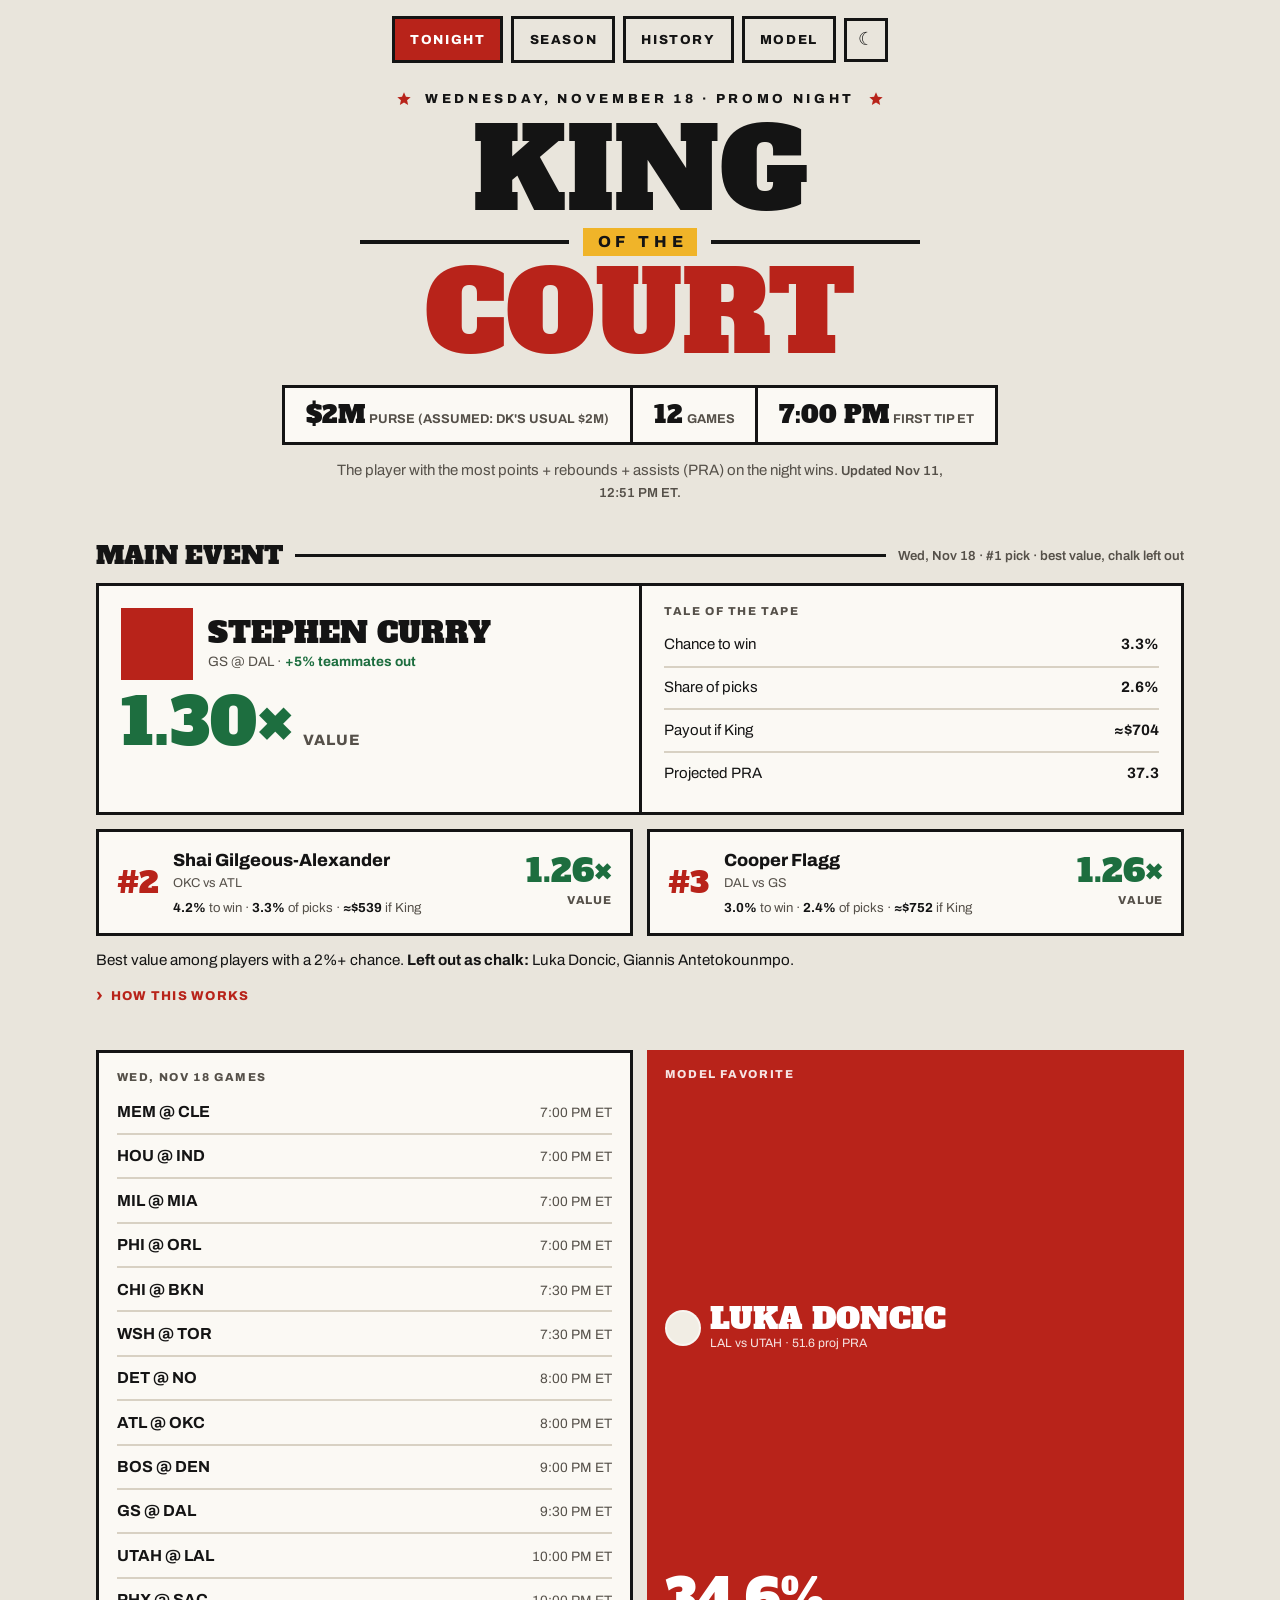
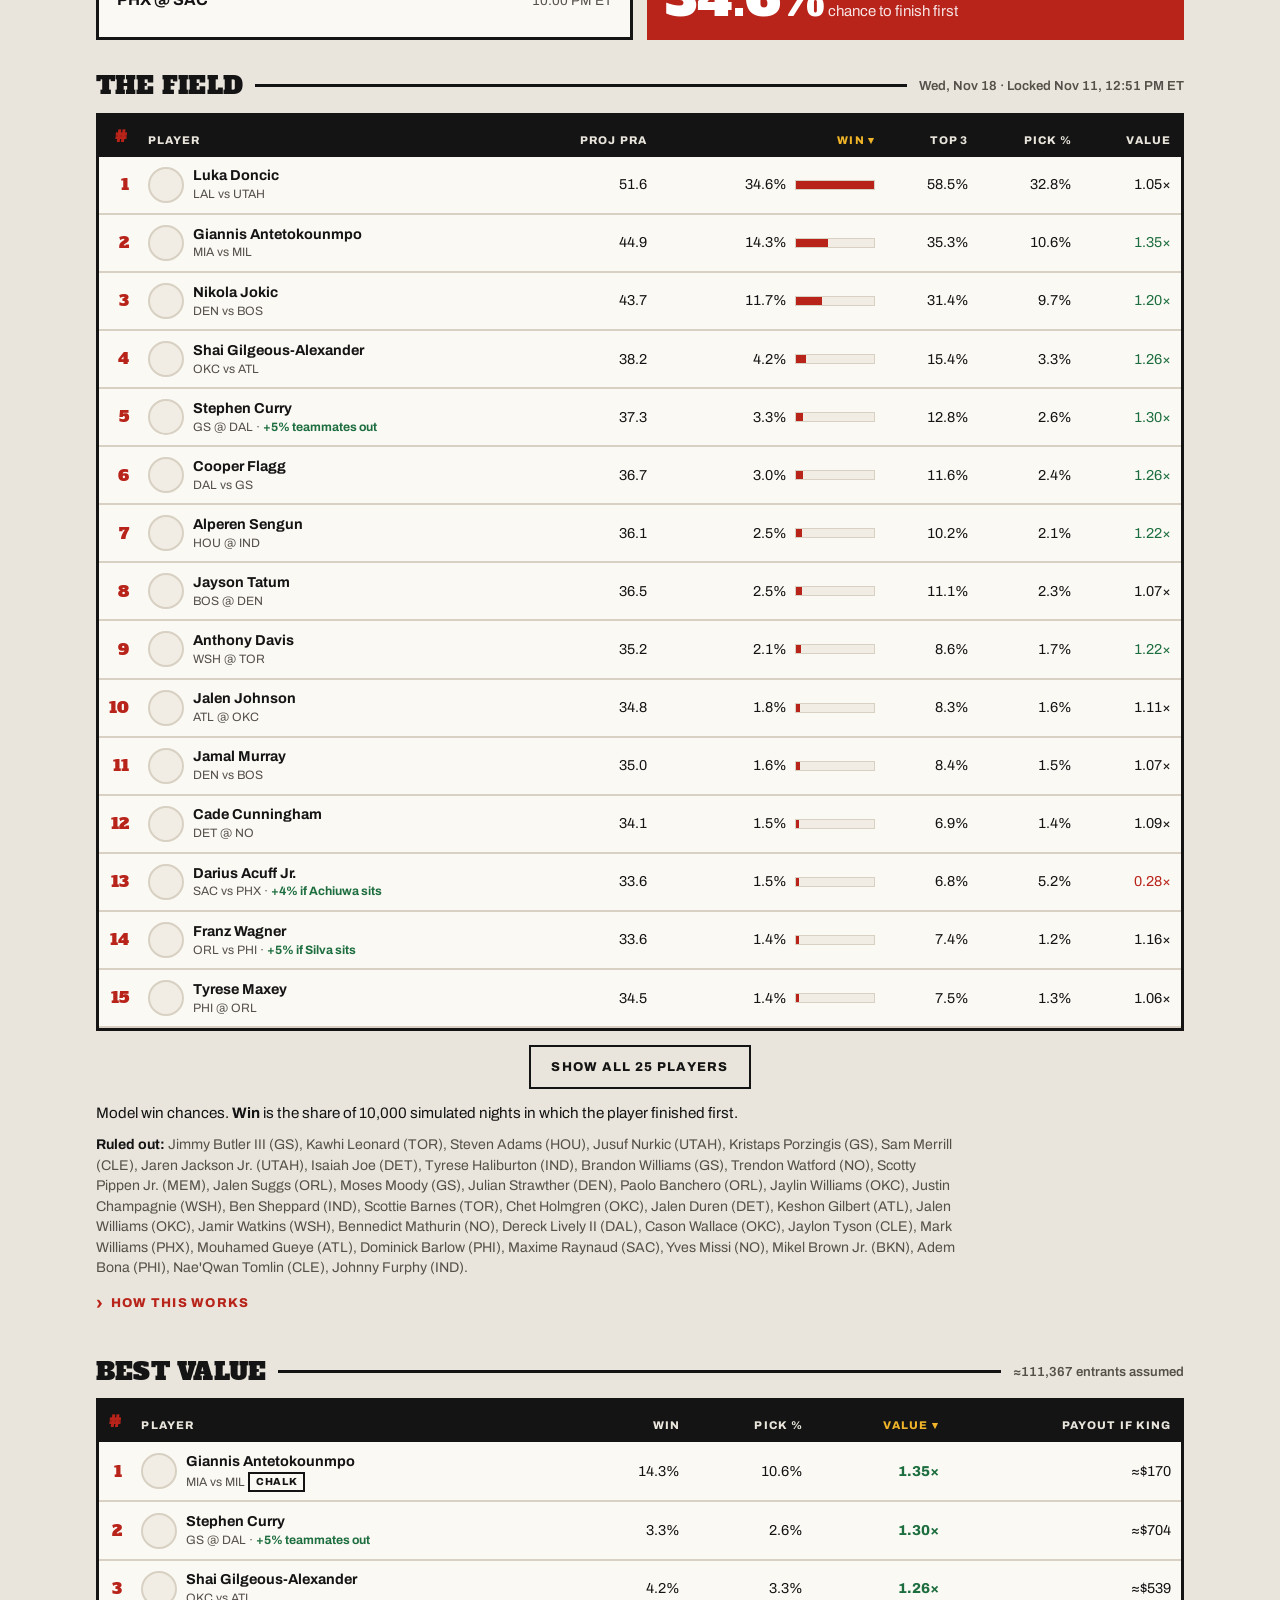
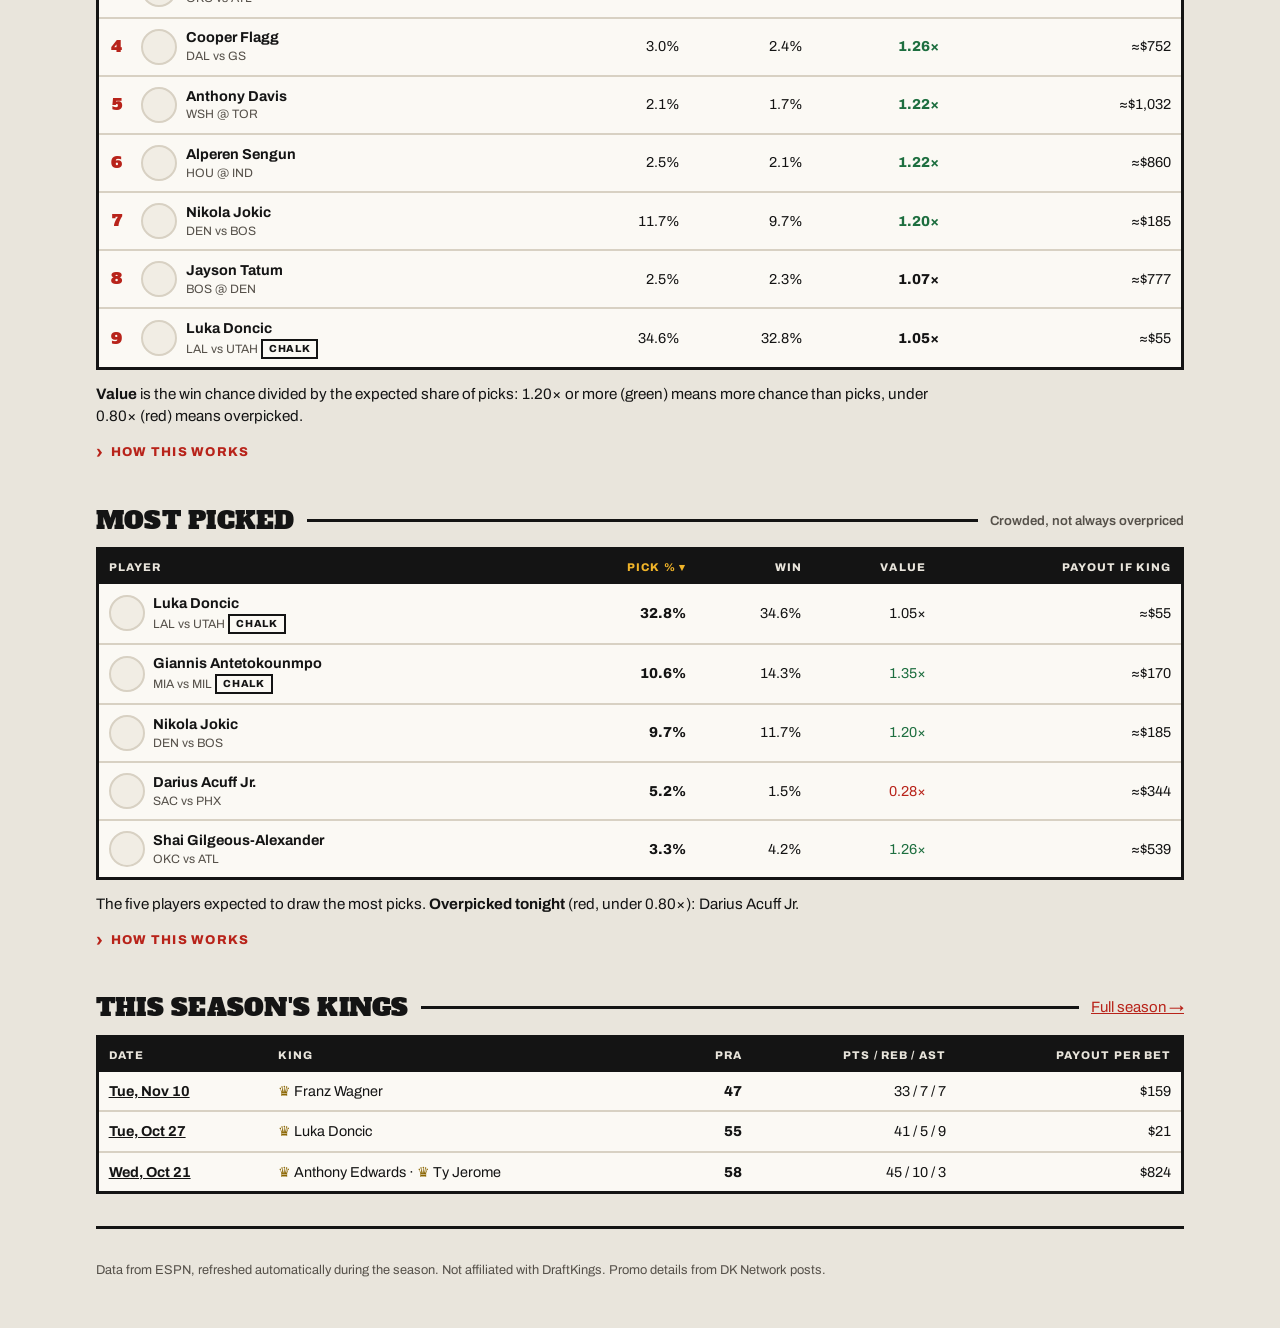
==== index.html @ 05ea0f8f "feat(model): add skewed noise as model v3 Role players' PRA is right-skewed: in 2025-26, players pro" ====
<!doctype html>
<html lang="en">
<head>
  <meta charset="utf-8">
  <meta name="viewport" content="width=device-width, initial-scale=1">
  <title>King of the Court Tracker</title>
  <meta name="description" content="DraftKings NBA King of the Court: the next promo night's slate, model win chances and a live PRA leaderboard.">
  <link rel="icon" href="favicon.svg" type="image/svg+xml">
  <link rel="preconnect" href="https://fonts.googleapis.com">
  <link rel="preconnect" href="https://fonts.gstatic.com" crossorigin>
  <link rel="stylesheet" href="https://fonts.googleapis.com/css2?family=Alfa+Slab+One&family=Archivo:wght@400;500;600;700;800&display=swap">
  <link rel="stylesheet" href="style.css?v=144153e3">
</head>
<body>
  <header class="masthead">
    <div class="wrap">
      <nav class="tabs" aria-label="Pages">
        <a href="./" aria-current="page">Tonight</a>
        <a href="season.html">Season</a>
        <a href="history.html">History</a>
        <a href="model.html">Model</a>
        <button type="button" class="theme-btn" id="theme" aria-label="Switch theme">☾</button>
      </nav>
      <div class="poster">
        <div class="poster-date">
          <svg class="star" viewBox="0 0 24 24" fill="currentColor" aria-hidden="true"><path d="M12 2l2.9 6.6 7.1.6-5.4 4.7 1.6 7-6.2-3.7-6.2 3.7 1.6-7L2 9.2l7.1-.6z"/></svg>
          <span id="poster-date"></span>
          <svg class="star" viewBox="0 0 24 24" fill="currentColor" aria-hidden="true"><path d="M12 2l2.9 6.6 7.1.6-5.4 4.7 1.6 7-6.2-3.7-6.2 3.7 1.6-7L2 9.2l7.1-.6z"/></svg>
        </div>
        <h1><span class="pw">King</span><span class="pof"><span>of the</span></span><span class="pw red">Court</span></h1>
        <div class="purse" id="hero-kv" hidden></div>
        <p class="sub" id="sub">The player with the most points + rebounds + assists (PRA) on the night wins. <span class="updated" id="updated"></span></p>
      </div>
    </div>
  </header>

  <main class="wrap">
    <div id="status" hidden></div>

    <section class="card" id="picks-card" hidden>
      <div class="card-head"><h2>Main event</h2><span class="updated" id="picks-sub"></span></div>
      <div id="picks"></div>
      <p class="lead" id="picks-lead"></p>
      <details class="how"><summary>How this works</summary><p class="note" id="picks-note"></p></details>
    </section>

    <section class="card" id="hero" hidden>
      <div class="hero">
        <div class="games"><div class="box-k" id="hero-title">The games</div><div class="slate" id="slate"></div></div>
        <div class="hero-side" id="hero-side"></div>
      </div>
    </section>

    <section class="card" id="live-card" hidden>
      <div class="card-head"><h2>Live leaderboard</h2><span class="updated" id="live-updated"></span></div>
      <div class="table-wrap"><div id="live"></div></div>
      <p class="note">Straight from ESPN's box scores, refreshed every minute while games are on. Ties at the top split the prize.</p>
    </section>

    <section class="card">
      <div class="card-head"><h2>The field</h2><span class="updated" id="model-updated"></span></div>
      <div class="table-wrap collapsed" id="model-wrap"><div id="model"></div></div>
      <div class="more" id="more-wrap" hidden><button type="button" class="btn ghost" id="more"></button></div>
      <p class="lead">Model win chances. <b>Win</b> is the share of 10,000 simulated nights in which the player finished first.</p>
      <p class="note" id="out-note"></p>
      <details class="how"><summary>How this works</summary>
        <p class="note">
          <b>Proj PRA</b> is the model's expected points + rebounds + assists. In <b>Win</b>, a tie for first counts as a split.
          <b>Top 3</b> is the share of nights in which the player finished in the top three, which matters on Three Kings nights.
          <span class="inj q">Q</span> marks a questionable / day-to-day player: the model gives them a 70% chance to play, and Proj PRA
          assumes they play. Out players are left off. The prediction refreshes about every two hours until the first tip-off, then
          locks; that locked version is the one graded on the <a href="model.html">Model</a> page.
          Click <b>Win</b>, <b>Top 3</b>, <b>Pick %</b> or <b>Value</b> to sort; <b>#</b> stays the model's rank by win chance.
        </p>
      </details>
    </section>

    <section class="card" id="value-card" hidden>
      <div class="card-head"><h2>Best value</h2><span class="updated" id="value-sub"></span></div>
      <div class="table-wrap"><div id="value"></div></div>
      <p class="lead" id="value-lead"></p>
      <details class="how"><summary>How this works</summary><p class="note" id="value-note"></p></details>
    </section>

    <section class="card" id="most-card" hidden>
      <div class="card-head"><h2>Most picked</h2><span class="updated">Crowded, not always overpriced</span></div>
      <div class="table-wrap"><div id="most"></div></div>
      <p class="lead" id="most-lead"></p>
      <details class="how"><summary>How this works</summary><p class="note" id="most-note"></p></details>
    </section>

    <section class="card">
      <div class="card-head"><h2>This season's Kings</h2><a href="season.html">Full season →</a></div>
      <div class="table-wrap"><div id="recent"></div></div>
    </section>

    <footer>Data from ESPN, refreshed automatically during the season. Not affiliated with DraftKings. Promo details from DK Network posts.</footer>
  </main>

  <script src="model.js?v=fc6209fe"></script>
  <script src="common.js?v=5b32a8b4"></script>
  <script>
    const $ = (id) => document.getElementById(id);
    // A list of names as the end of a sentence: no second period after "Jr.".
    const endList = (list) => list.join(", ").replace(/\.?$/, ".");
    let pred, promos, leaders, chalk, names, teams, target, liveTimer;
    // Sort state for the two tables (click a column header to sort).
    const modelSort = { sort: "win", dir: "desc" };
    const valueSort = { sort: "value", dir: "desc" };
    const mostSort = { sort: "share", dir: "desc" };

    async function main() {
      const { current } = await getSeasons();
      [pred, promos, leaders, chalk] = await Promise.all([
        getData(`predictions-${current}.json`, { optional: true }),
        getData(`promos-${current}.json`, { optional: true }),
        getData(`leaders-${current}.json`, { optional: true }),
        getData("chalk.json"),
      ]);
      names = { ...(leaders?.names ?? {}), ...(pred?.names ?? {}) };
      teams = { ...(leaders?.teams ?? {}), ...(pred?.teams ?? {}) };
      const today = easternToday();
      const days = Object.keys(pred?.days ?? {}).sort();
      const promoDays = days.filter((d) => pred.days[d].promo);
      // Tonight if it's a promo night, else the next one; after the season, the last one.
      target = promoDays.find((d) => d >= today) ?? promoDays.at(-1) ?? days.find((d) => d >= today) ?? days.at(-1);
      if (pred?.updated) $("updated").textContent = `Updated ${stampText(pred.updated)}.`;
      if (!target) {
        $("model").innerHTML = `<p class="muted">No prediction yet. The model runs every two hours on game days.</p>`;
      } else {
        renderHero();
        renderModel();
        startLive();
      }
      renderRecent(current);
    }

    function promoFor(d) {
      const gameDays = (leaders?.days ?? []).map((x) => x.d).concat(Object.keys(pred?.days ?? {}));
      return promoInfo(promos, d, gameDays);
    }

    function dayLabel(d) {
      const today = easternToday();
      return d === today ? "Tonight" : dateText(d, { weekday: "long", month: "short", day: "numeric" });
    }

    function renderHero() {
      const p = pred.days[target];
      const promo = promoFor(target);
      const done = leaders?.days?.find((x) => x.d === target && x.final);
      $("hero").hidden = false;
      const tonight = dayLabel(target) === "Tonight";
      const kind = promo ? (promo.format === "three" ? "Three Kings" : "Promo night") : "Not a promo night";
      $("poster-date").textContent = `${tonight ? "Tonight · " : ""}${dateText(target, { weekday: "long", month: "long", day: "numeric" })} · ${kind}`;
      $("hero-title").textContent = tonight ? "Tonight's games" : `${dateText(target)} games`;
      const kv = [];
      if (promo) kv.push(`<div><b>${fmt.money(promo.pool)}</b><span>${promo.assumed ? "Purse (assumed: DK's usual $2M)" : "Purse"}</span></div>`);
      kv.push(`<div><b>${p.games}</b><span>${p.games === 1 ? "Game" : "Games"}</span></div>`, `<div><b>${timeText(p.firstTip).replace(/ ET$/, "")}</b><span>First tip ET</span></div>`);
      $("hero-kv").innerHTML = kv.join("");
      $("hero-kv").hidden = false;
      $("slate").innerHTML = p.slate
        .slice()
        .sort((a, b) => (a.tip < b.tip ? -1 : 1))
        .map((g) => `<div class="g" data-gid="${esc(g.gid)}"><b>${esc(g.away)} @ ${esc(g.home)}</b><span class="t">${timeText(g.tip)}${g.total ? ` · total ${g.total}` : ""}</span></div>`)
        .join("");
      const fav = p.players[0];
      let side;
      if (done) {
        const kings = promo ? promoCrowns(promo, done) : done.kings;
        side = `<div class="box-k">${kings.length > 1 ? "Kings" : "King"} of the Court</div>${kings
          .map((pid) => `<div class="who">${headshot(pid, 52)}<div><span class="pn">${crown}${playerName(names, pid)}</span><small>${done.top[0].pra} PRA · model gave ${fmt.pct(p.players.find((x) => x.pid === pid)?.win ?? 0)}</small></div></div>`)
          .join("")}<a href="day.html?d=${target}">Full night →</a>`;
      } else {
        side = `<div class="box-k">Model favorite</div><div class="who">${headshot(fav.pid, 52)}<div><span class="pn">${playerName(names, fav.pid)}</span><small>${esc(fav.tm)} ${vsText(fav.home, fav.opp)} · ${fmt.d1(fav.mean)} proj PRA</small></div></div><div><span class="big">${fmt.pct(fav.win)}</span> <span class="muted">chance to finish first</span></div>`;
      }
      $("hero-side").innerHTML = `<div class="fav">${side}</div>`;
    }

    function winBar(p, max) {
      return `<div class="barcell"><span>${fmt.pct(p)}</span><span class="bar"><i style="width:${Math.min(100, (p / max) * 100).toFixed(1)}%"></i></span></div>`;
    }

    function renderModel() {
      const p = pred.days[target];
      const locked = new Date() >= new Date(p.firstTip);
      $("model-updated").textContent = `${dateText(target)} · ${locked ? "Locked" : "Updated"} ${stampText(p.takenAt)}`;
      const max = Math.max(...p.players.map((x) => x.win), 0.01);
      // # stays the model's rank by win chance whatever the table is sorted by.
      const rows = p.players.slice(0, 25).map((r, i) => ({ ...r, rank: i + 1 }));
      const kings = new Set(leaders?.days?.find((x) => x.d === target && x.final)?.kings ?? []);
      for (const r of rows) if (kings.has(r.pid)) r._cls = "king";
      const draw = () =>
        renderTable(
          $("model"),
          rows,
          [
            { key: "rank", label: "#", cls: "rank", nosort: true, fmt: (r) => r.rank },
            { key: "name", label: "Player", cls: "l", nosort: true, fmt: (r) => whoCell(names, r.pid, `${esc(r.tm)} ${vsText(r.home, r.opp)}${injuryTag(r.inj)}${bumpTag(r, names)}`) },
            { key: "mean", label: "Proj PRA", nosort: true, fmt: (r) => fmt.d1(r.mean) },
            { key: "win", label: "Win", fmt: (r) => winBar(r.win, max) },
            { key: "top3", label: "Top 3", fmt: (r) => fmt.pct(r.top3) },
            ...(hasValue(p)
              ? [
                  { key: "share", label: "Pick %", cls: "hide-sm", fmt: (r) => fmt.pct(r.share) },
                  { key: "value", label: "Value", cls: "hide-sm", fmt: (r) => valueCell(r.value) },
                ]
              : []),
          ],
          modelSort,
          draw
        );
      draw();
      // The first 15 rows show until "Show all"; the CSS hides the rest, so sorting still ranks all 25.
      const wrap = $("model-wrap"), more = $("more");
      const label = () => (more.textContent = wrap.classList.contains("collapsed") ? `Show all ${rows.length} players` : "Show top 15");
      $("more-wrap").hidden = rows.length <= 15;
      label();
      more.onclick = () => {
        wrap.classList.toggle("collapsed");
        label();
      };
      renderPicks(p);
      renderValue(p);
      renderMost(p);
      const out = (p.out ?? []).map((o) => `${playerName(names, o.pid)} (${esc(o.tm)})`);
      $("out-note").innerHTML = out.length ? `<b>Ruled out:</b> ${out.join(", ")}.` : "";
    }

    const hasValue = (p) => p.players.some((x) => x.share != null);

    // Best value: players with a real chance, ranked by win chance ÷ estimated share of picks.
    function renderValue(p) {
      if (!hasValue(p)) return;
      const three = p.format === "three";
      const rows = p.players
        .filter((x) => x.win >= MODEL.valueMinWin && x.value != null)
        .sort((a, b) => b.value - a.value)
        .slice(0, 10)
        .map((r, i) => ({ ...r, vrank: i + 1, name: names[r.pid]?.n ?? r.pid, chance: three ? r.top3 : r.win }));
      $("value-card").hidden = false;
      $("value-sub").textContent = p.entrants ? `≈${p.entrants.n.toLocaleString()} entrants assumed` : "";
      // # stays the rank by value whatever the table is sorted by.
      const draw = () =>
        renderTable(
          $("value"),
          rows,
          [
            { key: "vrank", label: "#", cls: "rank hide-sm", nosort: true, fmt: (r) => r.vrank },
            { key: "name", label: "Player", cls: "l", asc: true, fmt: (r) => whoCell(names, r.pid, `${esc(r.tm)} ${vsText(r.home, r.opp)}${injuryTag(r.inj)}${chalkTag(r)}${bumpTag(r, names)}`) },
            { key: "chance", label: three ? "Top 3" : "Win", cls: "hide-sm", fmt: (r) => fmt.pct(r.chance) },
            { key: "share", label: "Pick %", fmt: (r) => fmt.pct(r.share) },
            { key: "value", label: "Value", cls: "key", fmt: (r) => valueCell(r.value) },
            { key: "estPayout", label: `Payout if ${three ? "top 3" : "King"}`, fmt: (r) => approxMoney(r.estPayout) },
          ],
          valueSort,
          draw,
          "No player has a 2%+ chance yet."
        );
      draw();
      $("value-lead").innerHTML = `<b>Value</b> is the ${three ? "top-3" : "win"} chance divided by the expected share of picks:
        1.20× or more (green) means more chance than picks, under 0.80× (red) means overpicked.`;
      $("value-note").innerHTML = `
        The prize is split among everyone who picked the King, so a popular player pays less. <b>Pick %</b> is the share of
        entrants expected to pick the player. In DK's published payouts (10 nights of 2025-26) the public followed win chances only loosely,
        leaned toward players with big season averages, and piled onto rookies (about 3.4× the picks of a veteran with the same chance);
        the estimate copies that pattern. Early in a season last season's average counts as 10 games of this one, so one quiet opener
        doesn't make a star look unpopular.
        <b>Value</b> is the ${three ? "top-3" : "win"} chance divided by that share: 1.00× means the player is picked exactly in line with
        their chance, 1.20× or more (green) means 20%+ more chance than picks, and under 0.80× (red) means overpicked.
        <b>Payout if ${three ? "top 3" : "King"}</b> is the bonus bet each winning pick would get, assuming ≈${p.entrants?.n.toLocaleString() ?? "–"} entrants
        (${esc(p.entrants?.source ?? "no estimate")}). On phones the ${three ? "Top 3" : "Win"} column is left off here to make room; it's in the table above.
        Click a column header to sort.
        Players under a 2% chance are left out${p.longShots ? ` (${p.longShots} more with value above 1.00×)` : ""}: their value is
        mostly noise. These are rough estimates; the edges are usually small. See how value picks have done on the <a href="model.html">Model</a> page.`;
    }

    const chalkOf = (r) => r.chalk ?? isChalk(r, chalk);
    const chalkTag = (r) => (chalkOf(r) ? ` <span class="tag">Chalk</span>` : "");

    // Tonight's picks: the best value among players with a real chance, chalk left out. The locked
    // prediction saves its picks; older predictions are worked out here the same way.
    function renderPicks(p) {
      if (!hasValue(p)) return;
      const promo = promoFor(target);
      const three = p.format === "three";
      const byPid = Object.fromEntries(p.players.map((x) => [x.pid, x]));
      const list = (p.picks ? p.picks.map((pid) => byPid[pid]).filter(Boolean) : topPicks(p.players, promo, chalk)).map((x) => ({ ...x, chalk: chalkOf(x) }));
      $("picks-card").hidden = false;
      $("picks-sub").textContent = `${dayLabel(target) === "Tonight" ? "" : `${dateText(target)} · `}#1 pick · best value, chalk left out`;
      const chance = (r) => (three ? r.top3 : r.win);
      const ifWin = three ? "top 3" : "King";
      const line2 = (r) => `${esc(r.tm)} ${vsText(r.home, r.opp)}${injuryTag(r.inj)}${bumpTag(r, names)}${isFillIn(r) ? ` <span class="tag gold">Filling in</span>` : ""}`;
      // #1 is the main event (its stats as a tale of the tape); #2 and #3 are the undercard below it.
      const [top, ...rest] = list;
      $("picks").innerHTML = top
        ? `<div class="main-event">
            <div class="me-fighter">
              <div class="me-who"><div class="me-photo">${headshot(top.pid, 72)}</div><div><div class="me-name">${playerName(names, top.pid)}</div><small>${line2(top)}</small></div></div>
              <div class="me-value"><b>${valueCell(top.value)}</b><span>VALUE</span></div>
            </div>
            <div class="divider" aria-hidden="true"></div>
            <div class="tape">
              <div class="k">Tale of the tape</div>
              <div class="row"><span>Chance to ${three ? "finish top 3" : "win"}</span><b>${fmt.pct(chance(top))}</b></div>
              <div class="row"><span>Share of picks</span><b>${fmt.pct(top.share)}</b></div>
              <div class="row"><span>Payout if ${ifWin}</span><b>${approxMoney(top.estPayout)}</b></div>
              <div class="row"><span>Projected PRA</span><b>${fmt.d1(top.mean)}</b></div>
            </div>
          </div>${
            rest.length
              ? `<div class="undercard">${rest
                  .map(
                    (r, i) => `<div class="uc"><div class="uc-n">#${i + 2}</div>
                      <div class="uc-body"><span class="pn">${playerName(names, r.pid)}</span><small>${line2(r)}</small>
                        <div class="uc-kv"><b>${fmt.pct(chance(r))}</b> ${three ? "top 3" : "to win"} · <b>${fmt.pct(r.share)}</b> of picks · <b>${approxMoney(r.estPayout)}</b> if ${ifWin}</div></div>
                      <div class="uc-val"><b>${valueCell(r.value)}</b><span>VALUE</span></div></div>`
                  )
                  .join("")}</div>`
              : ""
          }`
        : `<p class="muted">No non-chalk player has a 2%+ chance tonight.</p>`;
      // Name the chalk that a pick would otherwise have come from, with the reason.
      const onList = new Set((chalk?.players ?? []).map((c) => c.pid));
      const leftOut = p.players
        .filter((x) => chance(x) >= MODEL.valueMinWin && chalkOf(x))
        .sort((a, b) => b.share - a.share);
      const left = leftOut.map((x) => `${playerName(names, x.pid)} (${fmt.pct(x.share)} of picks${onList.has(x.pid) && x.share < chalk.shareCutoff ? ", on the list" : ""})`);
      $("picks-lead").innerHTML = `Best value among players with a 2%+ chance.${
        leftOut.length ? ` <b>Left out as chalk:</b> ${endList(leftOut.map((x) => playerName(names, x.pid)))}` : ""
      }`;
      $("picks-note").innerHTML = `
        The three players whose ${three ? "top-3" : "win"} chance is highest compared with how many people are expected to pick them,
        among players with a 2%+ chance. ${left.length ? `<b>Left out as chalk:</b> ${endList(left)}` : ""}
        Chalk is anyone expected to draw ${fmt.pct0(chalk?.shareCutoff ?? 0.1)}+ of the picks, plus a hand-kept list
        (${(chalk?.players ?? []).map((c) => esc(c.name)).join(", ")}). Leaving chalk out mostly buys bigger payouts: the public picks
        established stars roughly in line with their chances. Rookies are the big exception (heavily overpicked, so poor value). <b>Filling in</b> marks a player whose projection is up 5%+
        because teammates are out (or would be, if a questionable teammate sits). These are estimates with small edges, so
        expect most nights to miss; see how the picks have done on the <a href="model.html">Model</a> page.`;
    }

    // Most picked: who the crowd is on, with what they'd pay. Red value = picked well beyond the chance.
    function renderMost(p) {
      if (!hasValue(p)) return;
      const three = p.format === "three";
      const rows = [...p.players]
        .sort((a, b) => b.share - a.share)
        .slice(0, 5)
        .map((r) => ({ ...r, name: names[r.pid]?.n ?? r.pid, chance: three ? r.top3 : r.win }));
      $("most-card").hidden = false;
      const draw = () =>
        renderTable(
          $("most"),
          rows,
          [
            { key: "name", label: "Player", cls: "l", asc: true, fmt: (r) => whoCell(names, r.pid, `${esc(r.tm)} ${vsText(r.home, r.opp)}${injuryTag(r.inj)}${chalkTag(r)}`) },
            { key: "share", label: "Pick %", cls: "key", fmt: (r) => fmt.pct(r.share) },
            { key: "chance", label: three ? "Top 3" : "Win", cls: "hide-sm", fmt: (r) => fmt.pct(r.chance) },
            { key: "value", label: "Value", fmt: (r) => valueCell(r.value) },
            { key: "estPayout", label: `Payout if ${three ? "top 3" : "King"}`, fmt: (r) => approxMoney(r.estPayout) },
          ],
          mostSort,
          draw
        );
      draw();
      const over = rows.filter((r) => r.value < 0.8);
      $("most-lead").innerHTML = `The five players expected to draw the most picks. ${
        over.length ? `<b>Overpicked tonight</b> (red, under 0.80×): ${endList(over.map((r) => playerName(names, r.pid)))}` : "No one here is clearly overpicked tonight (none under 0.80×)."
      }`;
      $("most-note").innerHTML = `
        Crowded isn't the same as overpriced: the public picks established stars
        roughly in line with their chances, so they usually show a value around 1.0–1.2×, and a win pays little because so many share it.
        Rookies are the exception: they draw about 3.4× the picks of a veteran with the same chance, so a popular rookie shows red.
        The estimate includes the public's lean toward rookies and big season averages, but not hype it can't measure (a hot streak on national TV,
        a big name on a down night), so real crowds on those players can be bigger.
        On phones the ${three ? "Top 3" : "Win"} column is left off to make room.`;
    }

    // ---- Live leaderboard: polls ESPN from the browser on the night itself ----

    const ESPN = "https://site.api.espn.com/apis/site/v2/sports/basketball/nba";
    function startLive() {
      const p = pred.days[target];
      if (target !== easternToday()) return;
      const msToTip = new Date(p.firstTip) - Date.now();
      if (msToTip > 10 * 60 * 1000) {
        liveTimer = setTimeout(startLive, Math.min(msToTip - 9 * 60 * 1000, 2 ** 31 - 1));
        return;
      }
      pollLive();
    }

    async function pollLive() {
      try {
        const board = await (await fetch(`${ESPN}/scoreboard?dates=${target.replace(/-/g, "")}`)).json();
        const events = (board.events ?? []).filter((e) => e.season?.type === 2 && e.competitions?.[0]?.type?.abbreviation !== "ALLSTAR");
        const started = events.filter((e) => e.status.type.state !== "pre");
        const sums = await Promise.all(started.map((e) => fetch(`${ESPN}/summary?event=${e.id}`).then((r) => r.json()).catch(() => null)));
        const lines = [];
        sums.forEach((s, i) => {
          const e = started[i];
          for (const team of s?.boxscore?.players ?? []) {
            const st = team.statistics?.[0];
            if (!st) continue;
            const k = Object.fromEntries(st.keys.map((key, j) => [key, j]));
            for (const a of st.athletes ?? []) {
              if (a.didNotPlay || !a.stats?.length) continue;
              const n = (j) => Number(a.stats[j]) || 0;
              const pts = n(k.points), reb = n(k.rebounds), ast = n(k.assists);
              lines.push({ pid: a.athlete.id, name: a.athlete.displayName, tm: team.team.abbreviation, pts, reb, ast, pra: pts + reb + ast, min: a.stats[k.minutes], game: e.status.type.shortDetail, state: e.status.type.state });
            }
          }
        });
        for (const e of events) {
          const el = document.querySelector(`.slate .g[data-gid="${e.id}"]`);
          if (!el) continue;
          el.classList.toggle("in", e.status.type.state === "in");
          const c = e.competitions[0].competitors;
          const away = c.find((x) => x.homeAway === "away"), home = c.find((x) => x.homeAway === "home");
          if (e.status.type.state !== "pre") el.querySelector(".t").textContent = `${away.score}–${home.score} · ${e.status.type.shortDetail}`;
        }
        lines.sort((a, b) => b.pra - a.pra || b.pts - a.pts);
        const allDone = events.length && events.every((e) => e.status.type.state === "post");
        $("live-card").hidden = !started.length;
        $("live-updated").innerHTML = allDone ? "Final" : `<span class="tag live">Live</span> ${new Date().toLocaleTimeString(undefined, { hour: "numeric", minute: "2-digit" })}`;
        const modelWin = Object.fromEntries(pred.days[target].players.map((p) => [p.pid, p.win]));
        const top = lines.slice(0, 15);
        for (const r of top) if (r.pra === top[0].pra) r._cls = "king";
        renderTable(
          $("live"),
          top,
          [
            { key: "rank", label: "#", cls: "rank", fmt: (r, i) => i + 1 },
            { key: "name", label: "Player", cls: "l", fmt: (r) => `<div class="who">${headshot(r.pid)}<div><span class="pn">${r._cls ? crown : ""}${esc(r.name)}</span><small>${esc(r.tm)} · ${esc(r.game)}</small></div></div>` },
            { key: "pts", label: "Pts", fmt: (r) => r.pts },
            { key: "reb", label: "Reb", fmt: (r) => r.reb },
            { key: "ast", label: "Ast", fmt: (r) => r.ast },
            { key: "pra", label: "PRA", cls: "key", fmt: (r) => r.pra },
            { key: "model", label: "Model win", fmt: (r) => (modelWin[r.pid] != null ? fmt.pct(modelWin[r.pid]) : `<span class="muted">–</span>`) },
          ],
          { nosort: true },
          () => {},
          "No stats yet."
        );
        if (!allDone) liveTimer = setTimeout(pollLive, 60 * 1000);
      } catch (err) {
        console.error(err);
        liveTimer = setTimeout(pollLive, 2 * 60 * 1000);
      }
    }

    function renderRecent(current) {
      const days = (leaders?.days ?? []).filter((x) => x.final && promoFor(x.d)).reverse();
      renderTable(
        $("recent"),
        days.slice(0, 8),
        [
          { key: "d", label: "Date", cls: "l", fmt: (r) => `<a class="day" href="day.html?d=${r.d}">${dateText(r.d)}</a>` },
          { key: "kings", label: "King", cls: "l", fmt: (r) => promoCrowns(promoFor(r.d), r).map((pid) => `${crown}${playerName(names, pid)}`).join(" · ") },
          { key: "pra", label: "PRA", cls: "key", fmt: (r) => r.top[0].pra },
          { key: "line", label: "Pts / Reb / Ast", fmt: (r) => `${r.top[0].pts} / ${r.top[0].reb} / ${r.top[0].ast}` },
          { key: "pay", label: "Payout per bet", fmt: (r) => fmt.money(promoFor(r.d)?.winners?.[0]?.payout ?? null) },
        ],
        { nosort: true },
        () => {},
        `No promo nights finished yet in ${seasonLabel(current)}. Last season's are on the <a href="history.html">History</a> page.`
      );
    }

    main().catch(showError);
  </script>
</body>
</html>
---- style.css ----
/* Shared styles for every page. "Fight card" look (v0.6, 2026-10-27): a fight-poster masthead on paper,
   Alfa Slab One display type, Archivo body, heavy ink boxes, red and mustard. Picked by Rudy from mockups
   so this site stops looking like te-tracker / h2h / nba-first-minute. Gold is kept for crowns. */

:root {
  color-scheme: light dark;
  --bg: #e9e5dc;
  --surface: #fbf9f4;
  --surface-2: #f1ede4;
  --fg: #141414;
  --muted: #555049;
  --border: #d8d1c3;
  --rule: #141414;            /* heavy ink lines: boxes, section rules, table heads */
  --accent: #b8231a;          /* red as text and lines on paper */
  --accent-fill: #b8231a;     /* red behind white text */
  --accent-fg: #ffffff;
  --mustard: #f0b429;         /* fills only; text on it is always --ink-fixed */
  --ink-fixed: #141414;
  --gold: #8a6500;
  --gold-soft: rgba(240, 180, 41, .24);
  --bar: #b8231a;
  --pos: #1d6e3f;
  --neg: #b8231a;
  --display: "Alfa Slab One", Rockwell, "Courier New", serif;
  --body: "Archivo", -apple-system, BlinkMacSystemFont, "Segoe UI", Roboto, sans-serif;
}
/* Dark theme: follows the system unless the viewer picked one with the top-bar toggle. */
@media (prefers-color-scheme: dark) {
  :root:not([data-theme="light"]) {
    --bg: #0f0e0d;
    --surface: #1b1a18;
    --surface-2: #24221f;
    --fg: #f3efe6;
    --muted: #aaa397;
    --border: #34312c;
    --rule: #f3efe6;
    --accent: #ff6b5e;
    --accent-fill: #b3261e;
    --mustard: #f2bb3a;
    --gold: #f2c14e;
    --gold-soft: rgba(242, 187, 58, .16);
    --bar: #ff6b5e;
    --pos: #58c98a;
    --neg: #ff6b5e;
  }
}
:root[data-theme="dark"] {
  color-scheme: dark;
  --bg: #0f0e0d;
  --surface: #1b1a18;
  --surface-2: #24221f;
  --fg: #f3efe6;
  --muted: #aaa397;
  --border: #34312c;
  --rule: #f3efe6;
  --accent: #ff6b5e;
  --accent-fill: #b3261e;
  --mustard: #f2bb3a;
  --gold: #f2c14e;
  --gold-soft: rgba(242, 187, 58, .16);
  --bar: #ff6b5e;
  --pos: #58c98a;
  --neg: #ff6b5e;
}
:root[data-theme="light"] { color-scheme: light; }

* { box-sizing: border-box; }
[hidden] { display: none !important; }
html { -webkit-text-size-adjust: 100%; }
body {
  margin: 0;
  background: var(--bg);
  color: var(--fg);
  font-family: var(--body);
  font-size: 15px;
  line-height: 1.45;
}
a { color: var(--accent); }
.wrap { max-width: 1120px; margin: 0 auto; padding: 0 1rem; }

/* ---- Masthead ---- */
.masthead { padding-top: 1rem; }
.tabs { display: flex; gap: .5rem; flex-wrap: wrap; align-items: center; justify-content: center; }
.tabs a {
  font-weight: 800; font-size: .82rem; letter-spacing: .12em; text-transform: uppercase;
  color: var(--fg); text-decoration: none; padding: .7rem .95rem; border: 3px solid var(--rule); white-space: nowrap;
}
.tabs a:hover { background: var(--surface); }
.tabs a[aria-current="page"] { background: var(--accent-fill); color: var(--accent-fg); }
.theme-btn {
  all: unset; box-sizing: border-box; cursor: pointer; color: var(--fg); font-size: 1.1rem; line-height: 1;
  width: 44px; height: 44px; display: inline-flex; align-items: center; justify-content: center; border: 3px solid var(--rule);
}
.theme-btn:hover { background: var(--surface); }
.theme-btn:focus-visible, .tabs a:focus-visible { outline: 3px solid var(--mustard); outline-offset: 2px; }

/* Tonight: the full poster. */
.poster { display: flex; flex-direction: column; align-items: center; text-align: center; padding: 1.6rem 0 .4rem; }
.poster-date { display: flex; align-items: center; gap: .8rem; font-weight: 800; font-size: .82rem; letter-spacing: .28em; text-transform: uppercase; min-height: 1.2rem; }
.poster-date .star { color: var(--accent); width: 16px; height: 16px; flex: none; }
.poster h1 { margin: .7rem 0 0; display: flex; flex-direction: column; align-items: center; letter-spacing: 0; }
.poster .pw { font-family: var(--display); font-weight: 400; font-size: 7rem; line-height: .92; }
.poster .pw.red { color: var(--accent); }
.poster .pof { display: flex; align-items: center; gap: .9rem; width: min(560px, 90vw); margin: .35rem 0; }
.poster .pof::before, .poster .pof::after { content: ""; flex: 1; height: 4px; background: var(--rule); }
.poster .pof span { background: var(--mustard); color: var(--ink-fixed); font-family: var(--body); font-weight: 800; font-size: 1rem; letter-spacing: .3em; padding: .35rem .6rem .35rem .9rem; }
.purse { display: flex; flex-wrap: wrap; justify-content: center; border: 3px solid var(--rule); background: var(--surface); margin-top: 1.3rem; }
.purse > div { padding: .6rem 1.3rem; }
.purse > div + div { border-left: 3px solid var(--rule); }
.purse b { font-family: var(--display); font-weight: 400; font-size: 1.5rem; }
.purse span { font-size: .8rem; font-weight: 700; color: var(--muted); text-transform: uppercase; margin-left: .25rem; }
.poster .sub { max-width: 640px; margin-top: .9rem; }

/* Other pages: one line. */
.masthead.slim { padding: .6rem 0; border-bottom: 3px solid var(--rule); }
.masthead.slim .wrap { display: flex; align-items: center; justify-content: space-between; gap: .75rem 1rem; flex-wrap: wrap; }
.masthead.slim .tabs { justify-content: flex-end; }
.wordmark { font-family: var(--display); font-weight: 400; font-size: 1.7rem; line-height: 1; color: var(--fg); text-decoration: none; text-transform: uppercase; white-space: nowrap; display: inline-flex; align-items: center; gap: .45rem; }
.wordmark .of { background: var(--mustard); color: var(--ink-fixed); font-family: var(--body); font-weight: 800; font-size: .7rem; letter-spacing: .2em; padding: .25rem .35rem .25rem .5rem; }
.wordmark .red { color: var(--accent); }

/* ---- Page header ---- */
.page-head { padding: 1.6rem 0 .6rem; }
h1, h2, h3 { font-family: var(--display); font-weight: 400; letter-spacing: .01em; margin: 0; }
h1 { font-size: 2.4rem; text-transform: uppercase; line-height: 1.05; }
h2 { font-size: 1.55rem; text-transform: uppercase; line-height: 1.1; }
.sub { color: var(--muted); margin: .35rem 0 0; }
.updated { color: var(--muted); font-size: .82rem; font-weight: 600; }

/* ---- Sections & controls ---- */
/* A section is open paper with a ruled heading; the boxes inside (tables, tiles, picks) carry the ink borders. */
.card { margin: 2rem 0; }
.card-head { display: flex; align-items: center; gap: .5rem .75rem; flex-wrap: wrap; margin-bottom: .85rem; }
.card-head::after { content: ""; flex: 1 1 2rem; height: 3px; background: var(--rule); order: 1; }
.card-head > :not(h2) { order: 2; }
.note { color: var(--muted); font-size: .88rem; margin: .7rem 0 0; max-width: 860px; }
.note b { color: var(--fg); font-weight: 700; }
.lead { font-size: .95rem; margin: .8rem 0 0; max-width: 860px; }
.lead b { font-weight: 700; }

/* "How this works": the long explanations, closed by default. */
details.how { margin-top: .2rem; }
details.how > summary {
  cursor: pointer; list-style: none; display: inline-flex; align-items: center; gap: .4rem; min-height: 44px;
  font-weight: 800; font-size: .8rem; letter-spacing: .1em; text-transform: uppercase; color: var(--accent);
}
details.how > summary::-webkit-details-marker { display: none; }
details.how > summary::before { content: "›"; font-size: 1.2rem; line-height: 1; transition: transform .15s; }
details.how[open] > summary::before { transform: rotate(90deg); }
details.how > .note { margin-top: 0; }
details.how > .note + .note { margin-top: .6rem; }

.controls { display: flex; flex-wrap: wrap; gap: .6rem 1rem; align-items: end; }
.field { display: flex; flex-direction: column; gap: .2rem; font-size: .76rem; color: var(--muted); font-weight: 800; text-transform: uppercase; letter-spacing: .08em; }
.field.inline { flex-direction: row; align-items: center; gap: .4rem; text-transform: none; letter-spacing: 0; font-size: .9rem; color: var(--fg); font-weight: 500; padding-bottom: .45rem; }
select, input[type="search"], input[type="text"], input[type="number"] {
  font: inherit; font-size: .92rem; color: var(--fg); background: var(--surface);
  border: 2px solid var(--rule); border-radius: 0; padding: .45rem .55rem; min-width: 0;
}
input[type="number"] { width: 5rem; }
input[type="search"], input[type="text"] { width: 12rem; }
select:focus, input:focus, button:focus-visible { outline: 3px solid var(--mustard); outline-offset: 1px; }
input[type="checkbox"] { accent-color: var(--accent-fill); width: 1rem; height: 1rem; }
.btn {
  font: inherit; font-weight: 800; font-size: .8rem; letter-spacing: .1em; text-transform: uppercase; cursor: pointer;
  background: var(--rule); color: var(--bg); border: 0; padding: 0 1.3rem; min-height: 44px;
}
.btn.ghost { background: transparent; color: var(--fg); border: 2px solid var(--rule); }
.more { display: flex; justify-content: center; margin-top: .9rem; }

.seg { display: inline-flex; border: 2px solid var(--rule); }
.seg button {
  font: inherit; font-size: .85rem; font-weight: 700; background: var(--surface); color: var(--fg);
  border: 0; padding: .45rem .75rem; cursor: pointer;
}
.seg button + button { border-left: 2px solid var(--rule); }
.seg button[aria-pressed="true"] { background: var(--rule); color: var(--bg); }

#status { padding: .8rem 1rem; border: 3px solid var(--rule); background: var(--mustard); color: var(--ink-fixed); margin: 1rem 0; font-weight: 600; }

/* ---- Tables ---- */
.table-wrap { overflow-x: auto; border: 3px solid var(--rule); background: var(--surface); }
table.grid { border-collapse: collapse; width: 100%; font-variant-numeric: tabular-nums; font-size: .9rem; }
.grid th, .grid td { padding: .55rem .6rem; text-align: right; white-space: nowrap; border-bottom: 2px solid var(--border); }
.grid tbody tr:last-child td { border-bottom: 0; }
.grid th {
  font-size: .7rem; text-transform: uppercase; letter-spacing: .1em; font-weight: 800; vertical-align: bottom;
  position: sticky; top: 0; background: var(--rule); color: var(--bg); border-bottom: 0;
}
.grid th button { all: unset; cursor: pointer; }
.grid th.sorted { color: var(--mustard); }
.grid th.sorted.desc button::after { content: " ▾"; }
.grid th.sorted.asc button::after { content: " ▴"; }
.grid tbody tr:hover { background: var(--surface-2); }
.grid .l { text-align: left; }
.grid .c { text-align: center; }
.grid .key { font-weight: 800; }
.grid td.empty { text-align: center; color: var(--muted); padding: 2rem; white-space: normal; }
.grid .rank { color: var(--accent); width: 2rem; font-family: var(--display); font-size: 1rem; }
.grid .sep { border-left: 2px solid var(--border); }
.grid thead tr.grp th { text-align: center; padding-bottom: .1rem; letter-spacing: .1em; }
/* The model table shows its first 15 rows until "Show all" is pressed; sorting still uses every row. */
.collapsed .grid tbody tr:nth-child(n+16) { display: none; }
.who { display: flex; align-items: center; gap: .55rem; min-width: 11rem; }
.who small { display: block; color: var(--muted); font-size: .76rem; }
/* A second line in a table cell (the book under a price): visible text instead of a tooltip. */
.grid small.ln { display: block; color: var(--muted); font-size: .72rem; font-weight: 400; }
.pname { color: var(--fg); font-weight: 600; text-decoration: underline dotted; text-decoration-color: var(--muted); text-underline-offset: 3px; }
.pname:hover { color: var(--accent); text-decoration: underline; }
.pos { color: var(--pos); }
.neg { color: var(--neg); }
.muted { color: var(--muted); }
.flag { font-size: .72rem; color: var(--neg); font-weight: 700; }
.inj { display: inline-block; font-size: .66rem; font-weight: 800; letter-spacing: .03em; line-height: 1; padding: .15rem .3rem; vertical-align: 1px; color: #fff; background: var(--accent-fill); }
.inj.q { background: var(--mustard); color: var(--ink-fixed); }
.bump { color: var(--pos); font-weight: 700; white-space: nowrap; }

.hs { border-radius: 50%; background: var(--surface-2); object-fit: cover; flex: none; border: 2px solid var(--border); }
.hs-x { display: inline-block; width: 36px; height: 36px; }
.team {
  display: inline-block; font-weight: 800; font-size: .8rem; letter-spacing: .04em;
  padding: 0 .35rem; border-left: 3px solid var(--team); background: var(--surface-2);
}

/* ---- Tonight's picks: a main event and an undercard ---- */
.main-event { display: grid; grid-template-columns: minmax(0, 1fr) 3px minmax(0, 1fr); background: var(--surface); border: 3px solid var(--rule); }
.main-event > .divider { background: var(--rule); }
.me-fighter { padding: 1.4rem; display: flex; flex-direction: column; gap: .7rem; }
.me-who { display: flex; align-items: center; gap: .9rem; }
.me-photo { width: 72px; height: 72px; flex: none; background: var(--accent-fill); overflow: hidden; display: flex; align-items: flex-end; justify-content: center; }
.me-photo .hs { border: 0; border-radius: 0; background: transparent; width: 72px; height: 72px; }
.me-name { font-family: var(--display); font-size: 1.85rem; line-height: 1.05; text-transform: uppercase; }
.me-who small { display: block; color: var(--muted); font-size: .85rem; margin-top: .25rem; }
.me-value { display: flex; align-items: baseline; gap: .6rem; }
.me-value b { font-family: var(--display); font-weight: 400; font-size: 4rem; line-height: 1; }
.me-value > span { font-weight: 800; color: var(--muted); letter-spacing: .08em; }
.tape { padding: 1.1rem 1.4rem; }
.tape .k { font-weight: 800; font-size: .72rem; letter-spacing: .14em; color: var(--muted); text-transform: uppercase; margin-bottom: .3rem; }
.tape .row { display: flex; justify-content: space-between; gap: 1rem; padding: .6rem 0; border-bottom: 2px solid var(--border); }
.tape .row:last-child { border-bottom: 0; }
.tape .row b { font-variant-numeric: tabular-nums; }
.undercard { display: grid; grid-template-columns: repeat(auto-fit, minmax(300px, 1fr)); gap: .9rem; margin-top: .9rem; }
.uc { background: var(--surface); border: 3px solid var(--rule); padding: 1rem 1.1rem; display: flex; align-items: center; gap: .9rem; flex-wrap: wrap; }
.uc-n { font-family: var(--display); font-size: 1.9rem; color: var(--accent); width: 2.6rem; }
.uc-body { flex: 1 1 160px; min-width: 0; }
.uc-body .pn { font-size: 1.1rem; font-weight: 800; }
.uc-body small { display: block; color: var(--muted); font-size: .8rem; }
.uc-kv { font-size: .82rem; margin-top: .35rem; color: var(--muted); }
.uc-kv b { color: var(--fg); font-variant-numeric: tabular-nums; }
.uc-val { text-align: right; }
.uc-val b { font-family: var(--display); font-weight: 400; font-size: 2rem; display: block; line-height: 1.1; }
.uc-val > span { font-size: .72rem; font-weight: 800; color: var(--muted); letter-spacing: .08em; }

/* ---- Stat tiles ---- */
.tiles { display: grid; grid-template-columns: repeat(auto-fill, minmax(140px, 1fr)); gap: .7rem; }
.tile { background: var(--surface); border: 3px solid var(--rule); padding: .7rem .85rem; }
.tile .k { font-size: .7rem; text-transform: uppercase; letter-spacing: .1em; color: var(--muted); font-weight: 800; }
.tile .v { font-family: var(--display); font-size: 1.75rem; line-height: 1.15; font-variant-numeric: tabular-nums; }
.tile .s { font-size: .78rem; color: var(--muted); }

.two-col { display: grid; grid-template-columns: 1fr 1fr; gap: 1rem; }
footer { color: var(--muted); font-size: .8rem; padding: 2rem 0 3rem; border-top: 3px solid var(--rule); margin-top: 2rem; }

/* ---- KOTC bits ---- */
.crown { color: var(--gold); margin-right: .2rem; }
.pn { font-weight: 700; }
.grid tr.king td { background: var(--gold-soft); }
.grid tr.promo td:first-child { box-shadow: inset 4px 0 0 var(--accent-fill); }
.tag { display: inline-block; font-size: .64rem; font-weight: 800; letter-spacing: .08em; text-transform: uppercase; padding: .14rem .35rem; border: 2px solid var(--rule); color: var(--fg); vertical-align: 1px; line-height: 1.1; }
.tag.gold { background: var(--mustard); border-color: var(--mustard); color: var(--ink-fixed); }
.tag.live { background: var(--accent-fill); border-color: var(--accent-fill); color: #fff; }
/* Win-chance bar: the number is always shown as text next to it. */
.barcell { display: flex; align-items: center; gap: .5rem; justify-content: flex-end; }
.bar { width: 80px; height: 10px; background: var(--surface-2); border: 1px solid var(--border); overflow: hidden; flex: none; }
.bar i { display: block; height: 100%; background: var(--bar); }
/* The night's games and the model favorite (or the King, once the night is final). */
.hero { display: grid; grid-template-columns: minmax(0, 1fr) minmax(0, 1fr); gap: .9rem; align-items: stretch; }
.games { background: var(--surface); border: 3px solid var(--rule); padding: 1rem 1.1rem; }
.box-k { font-weight: 800; font-size: .72rem; letter-spacing: .14em; text-transform: uppercase; color: var(--muted); }
.hero-side { display: flex; }
.hero-side > .fav { flex: 1; min-width: 0; }
.fav { background: var(--accent-fill); color: #fff; padding: 1rem 1.1rem; display: flex; flex-direction: column; justify-content: space-between; gap: .6rem; }
.fav .box-k, .fav small, .fav .muted { color: rgba(255, 255, 255, .88); }
.fav a { color: #fff; font-weight: 700; }
.fav .pn { font-family: var(--display); font-weight: 400; font-size: 1.9rem; line-height: 1.05; text-transform: uppercase; overflow-wrap: break-word; }
/* min-width 0 lets a long one-word name (Antetokounmpo) wrap or shrink instead of widening the hero row. */
.fav .who > div { min-width: 0; }
.fav .hs { border-color: rgba(255, 255, 255, .5); }
.fav .crown { color: var(--mustard); }
.big { font-family: var(--display); font-size: 3.2rem; line-height: 1; }
.kv { display: flex; flex-wrap: wrap; gap: .4rem 1.4rem; margin: .5rem 0 0; color: var(--muted); font-size: .9rem; }
.kv b { color: var(--fg); }
.slate { display: flex; flex-direction: column; margin-top: .3rem; }
.slate .g { display: flex; justify-content: space-between; align-items: baseline; gap: .6rem; flex-wrap: wrap; padding: .6rem 0; border-bottom: 2px solid var(--border); }
.slate .g:last-child { border-bottom: 0; }
.slate .g b { font-size: 1rem; }
.slate .g .t { color: var(--muted); font-size: .85rem; font-variant-numeric: tabular-nums; }
.slate .g.in b::before { content: "LIVE"; background: var(--accent-fill); color: #fff; font-size: .62rem; font-weight: 800; letter-spacing: .08em; padding: .1rem .3rem; margin-right: .45rem; vertical-align: 2px; }
.daynav { display: flex; gap: .5rem; align-items: center; flex-wrap: wrap; }
.daynav a { font-weight: 700; text-decoration: none; }
.calib { display: grid; gap: .35rem; }
.calib .row { display: grid; grid-template-columns: 6.5rem minmax(0, 1fr) 7.5rem; gap: .6rem; align-items: center; font-size: .85rem; }
.calib .track { position: relative; height: 14px; background: var(--surface); border: 2px solid var(--rule); }
.calib .track i { position: absolute; top: 0; bottom: 0; left: 0; background: var(--bar); opacity: .35; }
.calib .track b { position: absolute; top: -4px; bottom: -4px; width: 3px; background: var(--mustard); }
a.day { color: inherit; font-weight: 700; }
.grid td.wrap { white-space: normal; min-width: 18rem; font-size: .82rem; color: var(--muted); }

@media (max-width: 720px) {
  h1 { font-size: 1.9rem; }
  .poster .pw { font-size: 4rem; }
  /* minmax(0, 1fr), not 1fr: a plain 1fr column grows to its widest unbreakable word and pushes the
     games box and favorite off the screen. */
  .two-col, .hero { grid-template-columns: minmax(0, 1fr); }
  .tabs { gap: .35rem; }
  .tabs a { padding: .6rem .6rem; font-size: .74rem; letter-spacing: .08em; }
  .masthead.slim .wrap { justify-content: center; }
  .masthead.slim .tabs { justify-content: center; }
  .main-event { grid-template-columns: minmax(0, 1fr); }
  .main-event > .divider { height: 3px; }
  .me-name { font-size: 1.5rem; }
  .me-value b { font-size: 3rem; }
  input[type="search"], input[type="text"] { width: 100%; }
  .controls .field:has(input[type="search"]) { flex: 1 1 100%; }
  .bar { display: none; }
  .who { min-width: 0; }
  .grid th, .grid td { padding-left: .35rem; padding-right: .35rem; }
}
@media (max-width: 480px) {
  .grid .hs, .grid .hs-x { display: none; }
  /* Columns repeated elsewhere on the page (e.g. value, shown in its own card) drop out on phones. */
  .grid .hide-sm { display: none; }
  .grid th, .grid td { padding-left: .25rem; padding-right: .25rem; }
  /* Let names and other text cells wrap so the key tables fit a phone without sideways scrolling. */
  .grid td.l { white-space: normal; min-width: 5rem; }
  .grid th { white-space: normal; }
  .grid td.wrap { min-width: 12rem; }
  .calib .row { grid-template-columns: 5rem minmax(0, 1fr) 6rem; }
  /* Phones: the five nav boxes fit on one row, the purse strip becomes three even columns, and the
     undercard's value sits under the player's line instead of wrapping to a stray corner. */
  .tabs { gap: .3rem; }
  .tabs a { padding: .78rem .42rem; font-size: .68rem; letter-spacing: .04em; border-width: 2px; }
  .theme-btn { border-width: 2px; width: 44px; height: 44px; }
  .purse { display: grid; grid-template-columns: repeat(3, minmax(0, 1fr)); width: 100%; }
  .purse > div { padding: .5rem .4rem; display: flex; flex-direction: column; align-items: center; }
  .purse b { font-size: 1.2rem; }
  .purse span { margin-left: 0; font-size: .68rem; }
  .poster-date { letter-spacing: .14em; font-size: .72rem; }
  .uc-val { flex-basis: 100%; display: flex; align-items: baseline; gap: .5rem; text-align: left; padding-left: 3.5rem; }
  .uc-val b { display: inline; }
  /* Sized so the longest regular's name (Antetokounmpo) fits on one line at 360px. */
  .fav .pn { font-size: 1.2rem; }
}

/* ---- Model page: how Tonight's picks did, a box per night ---- */
.rank { font-family: var(--display); color: var(--accent); }
.card-head.sub-head { margin-top: 1.6rem; }
.card-head.sub-head h3 { font-size: 1.15rem; text-transform: uppercase; }
.card-head.sub-head h3 { order: 0; }
.bouts { display: grid; grid-template-columns: repeat(auto-fill, minmax(min(100%, 420px), 1fr)); gap: .9rem; }
.bout { background: var(--surface); border: 3px solid var(--rule); }
.bout-head { background: var(--rule); color: var(--bg); padding: .6rem .9rem; display: flex; justify-content: space-between; align-items: center; gap: .6rem; flex-wrap: wrap; }
.bout-head a { color: var(--bg); font-family: var(--display); font-size: 1.05rem; text-transform: uppercase; text-decoration: none; }
.bout-head a:hover { text-decoration: underline; }
.bout-head > span:not(.tag) { font-weight: 800; font-size: .76rem; letter-spacing: .1em; text-transform: uppercase; }
.bout-head .tag { border-color: var(--bg); color: var(--bg); }
.bout-head .tag.gold { border-color: var(--mustard); color: var(--ink-fixed); }
.bout-king { padding: .55rem .9rem; border-bottom: 3px solid var(--rule); background: var(--surface-2); color: var(--muted); font-size: .88rem; }
.bout-king b { color: var(--fg); }
.bp { display: flex; align-items: center; gap: .75rem; padding: .7rem .9rem; border-bottom: 2px solid var(--border); }
.bp:last-child { border-bottom: 0; }
.bp.hit { background: var(--gold-soft); }
.bp-n { font-family: var(--display); font-size: 1.4rem; color: var(--accent); width: 1.5rem; flex: none; }
.bp-body { flex: 1; min-width: 0; }
.bp-body small, .bp-res small { display: block; color: var(--muted); font-size: .8rem; }
.bp-res { text-align: right; flex: none; }
.stamp { display: inline-block; font-weight: 800; font-size: .68rem; letter-spacing: .1em; text-transform: uppercase; padding: .1rem .4rem; border: 2px solid var(--rule); }
.stamp.won { background: var(--mustard); border-color: var(--mustard); color: var(--ink-fixed); font-family: var(--display); font-weight: 400; font-size: 1rem; letter-spacing: .02em; padding: .15rem .5rem; }
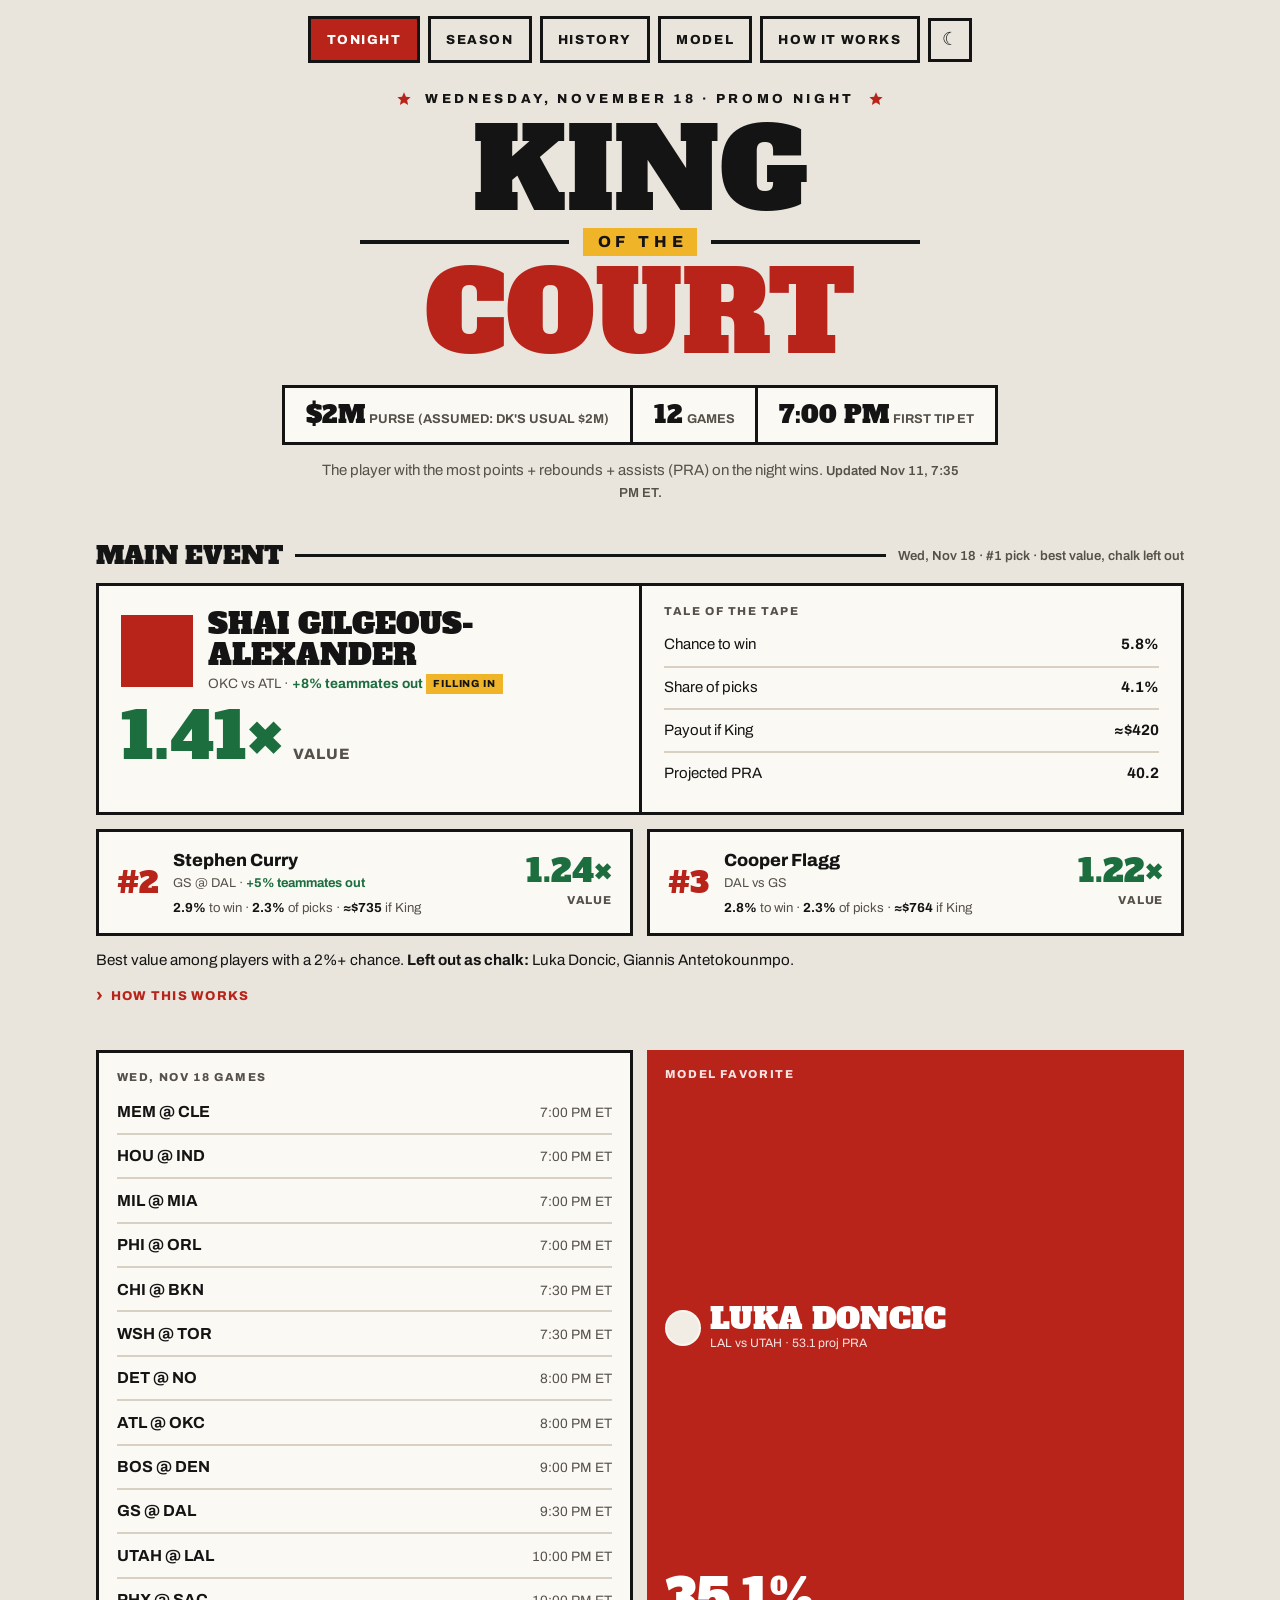
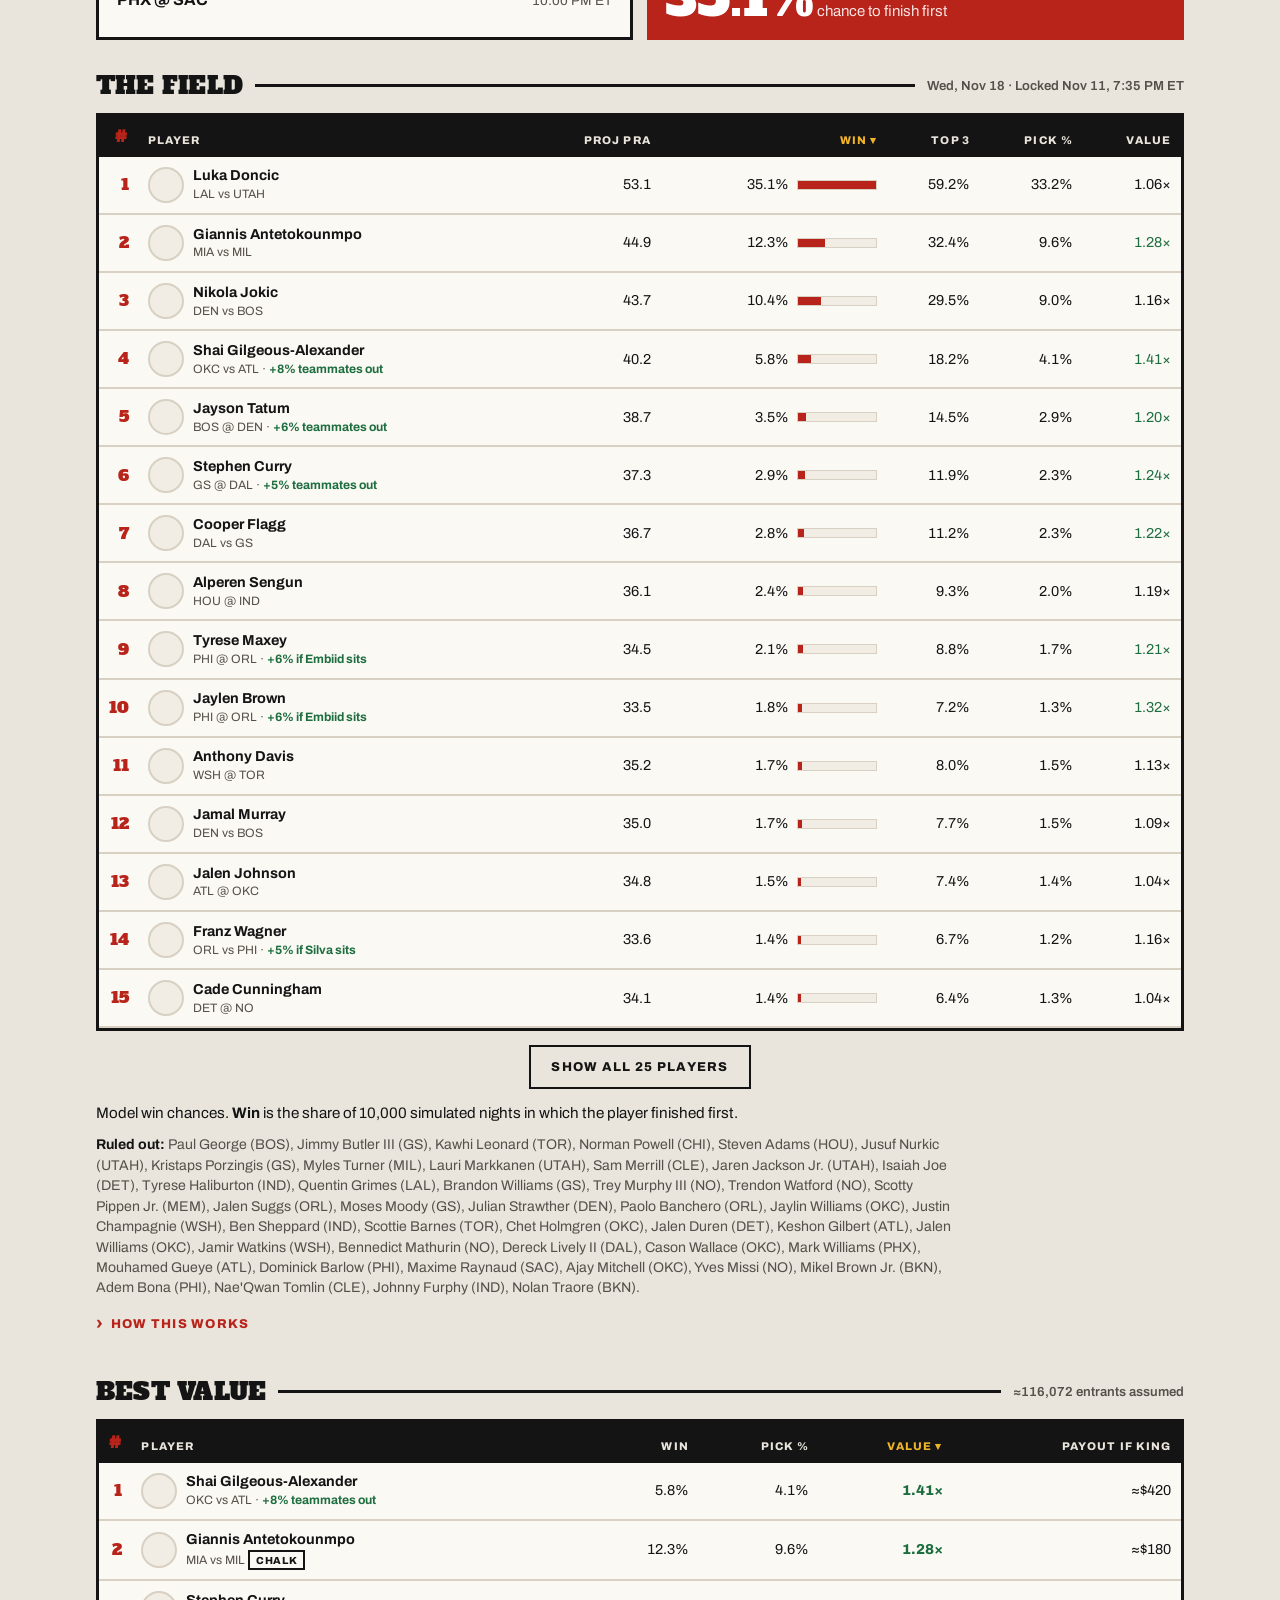
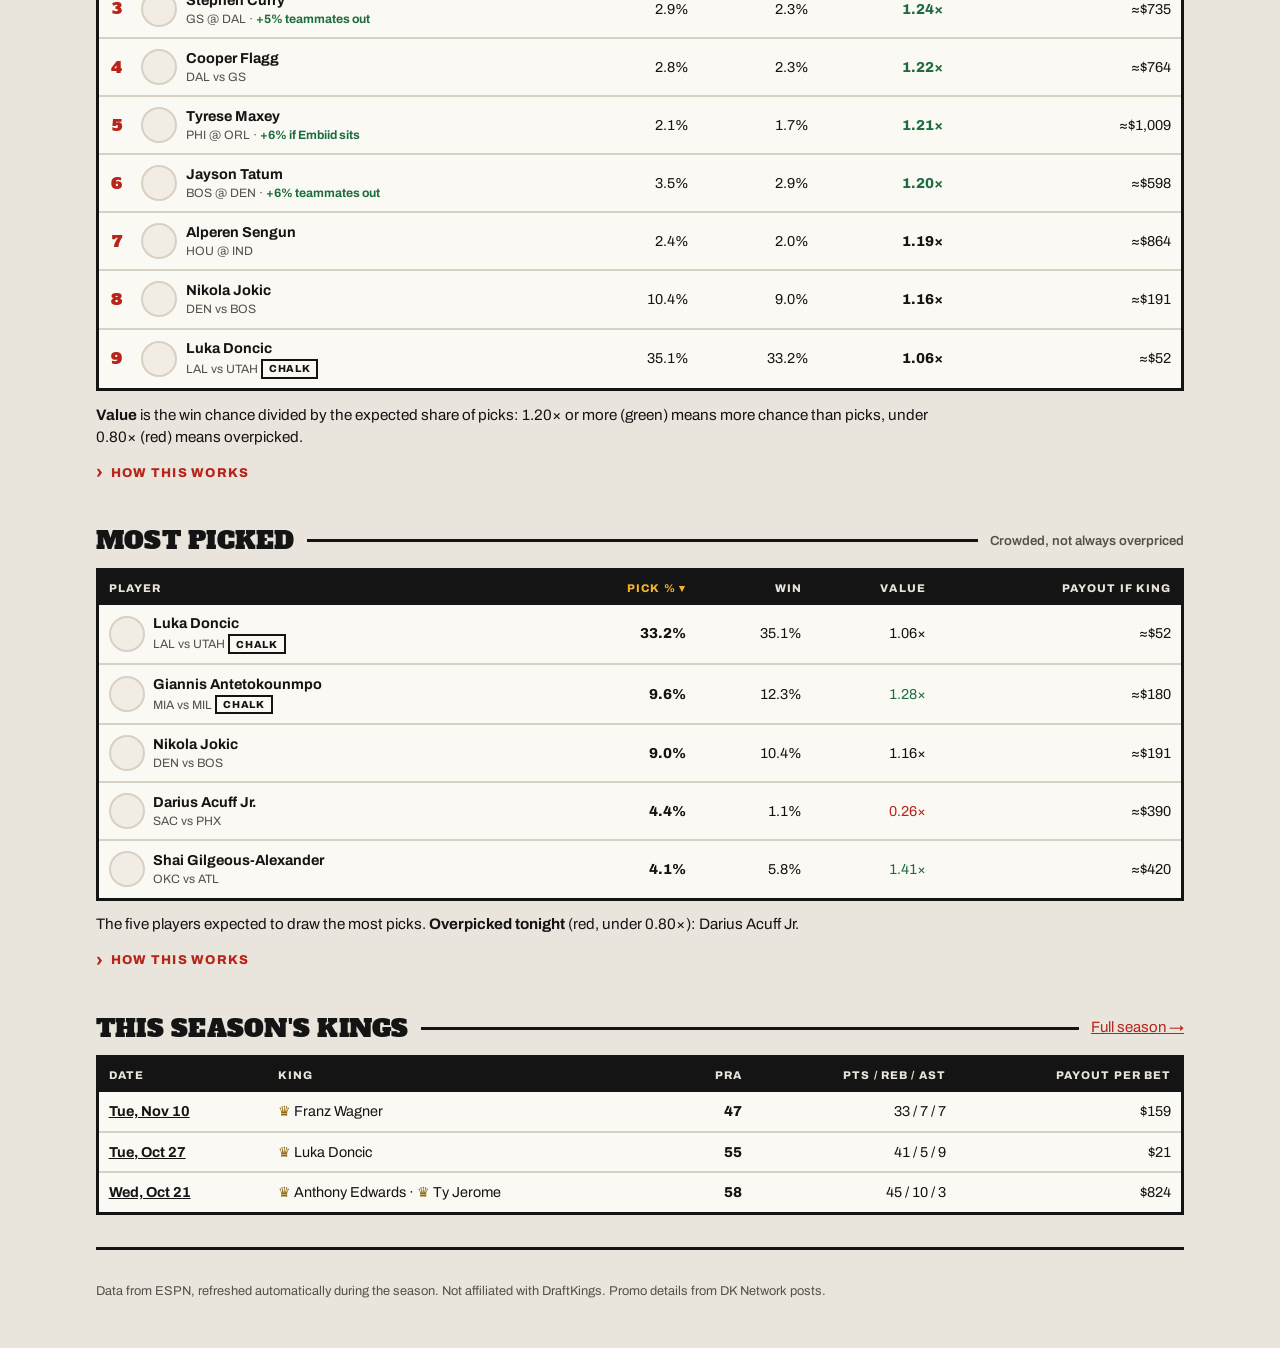
==== commit 1851b438: "feat: add how it works page Walks through the model on Tue Nov 10, one round per screen with an anim" ====
--- a/index.html
+++ b/index.html
@@ -9,7 +9,7 @@
   <link rel="preconnect" href="https://fonts.googleapis.com">
   <link rel="preconnect" href="https://fonts.gstatic.com" crossorigin>
   <link rel="stylesheet" href="https://fonts.googleapis.com/css2?family=Alfa+Slab+One&family=Archivo:wght@400;500;600;700;800&display=swap">
-  <link rel="stylesheet" href="style.css?v=144153e3">
+  <link rel="stylesheet" href="style.css?v=68575ce4">
 </head>
 <body>
   <header class="masthead">
@@ -19,6 +19,7 @@
         <a href="season.html">Season</a>
         <a href="history.html">History</a>
         <a href="model.html">Model</a>
+        <a href="how.html"><span class="tab-long">How it works</span><span class="tab-short">How</span></a>
         <button type="button" class="theme-btn" id="theme" aria-label="Switch theme">☾</button>
       </nav>
       <div class="poster">
@@ -41,7 +42,7 @@
       <div class="card-head"><h2>Main event</h2><span class="updated" id="picks-sub"></span></div>
       <div id="picks"></div>
       <p class="lead" id="picks-lead"></p>
-      <details class="how"><summary>How this works</summary><p class="note" id="picks-note"></p></details>
+      <details class="how"><summary>How this works</summary><p class="note" id="picks-note"></p><p class="note"><a href="how.html#round-6">See how the picks are chosen step by step in round 6 of How it works →</a></p></details>
     </section>
 
     <section class="card" id="hero" hidden>
@@ -72,6 +73,7 @@
           locks; that locked version is the one graded on the <a href="model.html">Model</a> page.
           Click <b>Win</b>, <b>Top 3</b>, <b>Pick %</b> or <b>Value</b> to sort; <b>#</b> stays the model's rank by win chance.
         </p>
+        <p class="note"><a href="how.html#round-4">See how win chances are simulated step by step in round 4 of How it works →</a></p>
       </details>
     </section>
 
@@ -79,14 +81,14 @@
       <div class="card-head"><h2>Best value</h2><span class="updated" id="value-sub"></span></div>
       <div class="table-wrap"><div id="value"></div></div>
       <p class="lead" id="value-lead"></p>
-      <details class="how"><summary>How this works</summary><p class="note" id="value-note"></p></details>
+      <details class="how"><summary>How this works</summary><p class="note" id="value-note"></p><p class="note"><a href="how.html#round-6">See how value works step by step in round 6 of How it works →</a></p></details>
     </section>
 
     <section class="card" id="most-card" hidden>
       <div class="card-head"><h2>Most picked</h2><span class="updated">Crowded, not always overpriced</span></div>
       <div class="table-wrap"><div id="most"></div></div>
       <p class="lead" id="most-lead"></p>
-      <details class="how"><summary>How this works</summary><p class="note" id="most-note"></p></details>
+      <details class="how"><summary>How this works</summary><p class="note" id="most-note"></p><p class="note"><a href="how.html#round-5">See how picks are estimated step by step in round 5 of How it works →</a></p></details>
     </section>
 
     <section class="card">
@@ -97,7 +99,7 @@
     <footer>Data from ESPN, refreshed automatically during the season. Not affiliated with DraftKings. Promo details from DK Network posts.</footer>
   </main>
 
-  <script src="model.js?v=fc6209fe"></script>
+  <script src="model.js?v=5ff3954f"></script>
   <script src="common.js?v=5b32a8b4"></script>
   <script>
     const $ = (id) => document.getElementById(id);
--- a/style.css
+++ b/style.css
@@ -336,10 +336,11 @@
   .grid th { white-space: normal; }
   .grid td.wrap { min-width: 12rem; }
   .calib .row { grid-template-columns: 5rem minmax(0, 1fr) 6rem; }
-  /* Phones: the five nav boxes fit on one row, the purse strip becomes three even columns, and the
+  /* Phones: the six nav boxes fit on one row, the purse strip becomes three even columns, and the
      undercard's value sits under the player's line instead of wrapping to a stray corner. */
-  .tabs { gap: .3rem; }
-  .tabs a { padding: .78rem .42rem; font-size: .68rem; letter-spacing: .04em; border-width: 2px; }
+  .tabs { gap: .14rem; }
+  /* Tightened for the sixth box (How it works) so all six still fit one row at 360px. */
+  .tabs a { padding: .8rem .26rem; font-size: .62rem; letter-spacing: .02em; border-width: 2px; }
   .theme-btn { border-width: 2px; width: 44px; height: 44px; }
   .purse { display: grid; grid-template-columns: repeat(3, minmax(0, 1fr)); width: 100%; }
   .purse > div { padding: .5rem .4rem; display: flex; flex-direction: column; align-items: center; }
@@ -376,3 +377,162 @@
 .bp-res { text-align: right; flex: none; }
 .stamp { display: inline-block; font-weight: 800; font-size: .68rem; letter-spacing: .1em; text-transform: uppercase; padding: .1rem .4rem; border: 2px solid var(--rule); }
 .stamp.won { background: var(--mustard); border-color: var(--mustard); color: var(--ink-fixed); font-family: var(--display); font-weight: 400; font-size: 1rem; letter-spacing: .02em; padding: .15rem .5rem; }
+
+/* ---- How it works page (how.html): one real night, one round per screen ----
+   A row of 8 round boxes, then a panel: the picture (left; on top on phones) and the round's text,
+   then Back / Next (pinned to the bottom of the screen on phones). Picked over a scroll story, 2026-11-12. */
+.hw-rounds { list-style: none; margin: .4rem 0 0; padding: 0; display: grid; grid-template-columns: repeat(8, minmax(0, 1fr)); gap: .4rem; }
+.hw-rounds button {
+  width: 100%; min-height: 56px; text-align: left; padding: .45rem .6rem; border: 3px solid var(--rule); background: var(--surface);
+  color: var(--muted); display: flex; flex-direction: column; gap: 2px; cursor: pointer; font: inherit;
+}
+.hw-rounds .n { font-size: .68rem; font-weight: 800; letter-spacing: .1em; }
+.hw-rounds .t { font-weight: 700; font-size: .82rem; white-space: nowrap; overflow: hidden; text-overflow: ellipsis; }
+.hw-rounds .done button { background: var(--fg); color: var(--bg); }
+.hw-rounds .on button { background: var(--accent-fill); color: var(--accent-fg); border-color: var(--accent-fill); }
+.hw-rounds button:focus-visible, .hw-nav button:focus-visible, .hw-replay:focus-visible { outline: 3px solid var(--mustard); outline-offset: 2px; }
+
+.hw-panel { margin-top: .9rem; display: grid; grid-template-columns: minmax(0, 1.2fr) minmax(0, 1fr); border: 3px solid var(--rule); background: var(--surface); }
+.hw-stage { height: 520px; border-right: 3px solid var(--rule); display: flex; flex-direction: column; min-width: 0; }
+.hw-stage-head { display: flex; align-items: center; justify-content: space-between; gap: .6rem; padding: .6rem 1rem; border-bottom: 3px solid var(--rule); }
+.hw-stage-head h3 { font-family: var(--body); font-size: .74rem; font-weight: 800; letter-spacing: .1em; }
+.hw-replay { display: inline-flex; align-items: center; gap: .4rem; min-height: 36px; padding: .2rem .75rem; border: 2px solid var(--rule); background: var(--surface); color: var(--fg); font: inherit; font-weight: 800; font-size: .8rem; cursor: pointer; }
+.hw-replay svg { width: 16px; height: 16px; }
+.hw-scenes { flex: 1; min-height: 0; display: flex; }
+.hw-scene { flex: 1; min-width: 0; padding: .9rem 1.1rem; display: none; flex-direction: column; gap: .55rem; }
+.hw-scene.on { display: flex; animation: hwIn .45s ease both; }
+@keyframes hwIn { from { opacity: 0; transform: translateY(14px); } to { opacity: 1; transform: none; } }
+/* clip: the text slides in from the side, which would otherwise nudge a phone page sideways mid-slide. */
+.hw-texts { min-width: 0; overflow-x: clip; }
+.hw-text { padding: 1.3rem 1.5rem 1.5rem; display: none; flex-direction: column; gap: .75rem; min-width: 0; }
+.hw-text.on { display: flex; animation: hwText .4s ease both; }
+.hw-text.on[data-dir="back"] { animation-name: hwTextBack; }
+@keyframes hwText { from { opacity: 0; transform: translateX(28px); } to { opacity: 1; transform: none; } }
+@keyframes hwTextBack { from { opacity: 0; transform: translateX(-28px); } to { opacity: 1; transform: none; } }
+.hw-text .hw-tag { align-self: flex-start; background: var(--accent-fill); color: var(--accent-fg); font-weight: 800; font-size: .72rem; letter-spacing: .1em; padding: .2rem .5rem; }
+.hw-text h2 { font-size: 1.6rem; text-wrap: balance; }
+.hw-text p { margin: 0; max-width: 34rem; }
+.hw-text ul { margin: 0; padding-left: 1.1rem; display: grid; gap: .35rem; }
+.hw-why { font-size: .92rem; padding: .6rem .75rem; background: var(--surface-2); border: 2px solid var(--rule); }
+.hw-num { font-weight: 800; font-variant-numeric: tabular-nums; }
+
+.hw-nav { display: grid; grid-template-columns: minmax(0, 1fr) auto minmax(0, 1fr); align-items: center; gap: .75rem; padding: .9rem 0 0; }
+.hw-nav button { min-height: 48px; padding: .5rem 1.1rem; border: 3px solid var(--rule); font: inherit; font-weight: 800; cursor: pointer; color: var(--fg); }
+.hw-nav button:disabled { opacity: .4; cursor: default; }
+#hw-back { justify-self: start; background: var(--surface); }
+#hw-next { justify-self: end; background: var(--mustard); color: var(--ink-fixed); }
+.hw-count { font-weight: 700; color: var(--muted); font-variant-numeric: tabular-nums; text-align: center; }
+
+/* Picture pieces */
+.hw-big { font-family: var(--display); font-size: 2rem; line-height: 1; font-variant-numeric: tabular-nums; }
+.hw-sub { font-size: .82rem; color: var(--muted); font-weight: 600; }
+.hw-readout { display: flex; align-items: baseline; gap: .6rem; flex-wrap: wrap; }
+.hw-svg { width: 100%; flex: 1; min-height: 0; display: block; }
+.hw-svg text { fill: var(--muted); font-family: var(--body); font-size: 12px; }
+.hw-svg .lbl { fill: var(--fg); font-weight: 700; }
+.hw-legend { display: flex; flex-wrap: wrap; gap: .3rem 1rem; font-size: .8rem; font-weight: 700; }
+.hw-sw { display: inline-block; width: 14px; height: 4px; vertical-align: middle; margin-right: .35rem; }
+.hw-me { color: var(--accent); }
+
+/* Round 1: game columns */
+.hw-cols { flex: 1; min-height: 0; display: grid; grid-auto-flow: column; grid-auto-columns: minmax(0, 1fr); gap: .35rem; align-items: end; }
+.hw-col { display: flex; flex-direction: column; align-items: center; gap: 2px; height: 100%; min-width: 0; font-size: .72rem; }
+.hw-col .v { font-weight: 800; font-size: .8rem; font-variant-numeric: tabular-nums; }
+.hw-col .bw { flex: 1; width: 100%; display: flex; align-items: flex-end; border-bottom: 3px solid var(--rule); }
+.hw-col .bw i { display: block; width: 100%; height: 0; background: var(--bar); }
+.hw-col.prior .bw i { background: repeating-linear-gradient(135deg, var(--muted) 0 4px, transparent 4px 8px); border: 2px solid var(--muted); border-bottom: 0; }
+.hw-col .d { color: var(--muted); white-space: nowrap; }
+.hw-col .w { font-weight: 700; font-variant-numeric: tabular-nums; }
+
+/* Round 2: waterfall */
+.hw-fall { flex: 1; display: flex; flex-direction: column; justify-content: center; gap: .5rem; }
+.hw-frow { display: grid; grid-template-columns: 9.5rem minmax(0, 1fr) 3.2rem; gap: .6rem; align-items: center; font-size: .85rem; }
+.hw-frow .nm { font-weight: 700; }
+.hw-frow .nm small { display: block; color: var(--muted); font-weight: 600; font-size: .74rem; }
+.hw-ftrack { position: relative; height: 22px; }
+.hw-ftrack::before { content: ""; position: absolute; left: 0; right: 0; top: 50%; border-top: 1px dashed var(--border); }
+.hw-ftrack i { position: absolute; top: 0; bottom: 0; background: var(--fg); }
+.hw-ftrack i.down { background: var(--neg); }
+.hw-ftrack i.up { background: var(--pos); }
+.hw-ftrack i.total { background: var(--accent-fill); }
+.hw-ftrack i.if { background: none; border: 2px dashed var(--pos); }
+.hw-frow .val { font-weight: 800; text-align: right; font-variant-numeric: tabular-nums; }
+
+/* Rounds 4, 5, 7, 8: labelled rows */
+.hw-rows { display: flex; flex-direction: column; gap: .3rem; justify-content: center; }
+.hw-row { display: grid; grid-template-columns: 7.5rem minmax(0, 1fr) 3.4rem; gap: .6rem; align-items: center; font-size: .86rem; }
+.hw-row .nm { font-weight: 700; white-space: nowrap; overflow: hidden; text-overflow: ellipsis; }
+.hw-row .pct { font-weight: 800; text-align: right; font-variant-numeric: tabular-nums; }
+.hw-track { height: 18px; border: 2px solid var(--rule); background: var(--surface-2); position: relative; overflow: hidden; }
+.hw-track .fill { position: absolute; inset: 0 auto 0 0; width: 0; background: var(--accent-fill); }
+.hw-axis { display: grid; grid-template-columns: 7.5rem minmax(0, 1fr) 3.4rem; gap: .6rem; font-size: .7rem; color: var(--muted); }
+.hw-axis span:nth-child(2) { display: flex; justify-content: space-between; }
+.hw-ticker { font-size: .88rem; font-weight: 700; min-height: 1.4em; font-variant-numeric: tabular-nums; }
+.hw-ticker b { color: var(--accent); }
+.hw-crowd { --u: 13px; }
+.hw-dots { position: relative; height: var(--u); }
+.hw-dotfill { position: absolute; inset: 0 auto 0 0; width: 0; background: radial-gradient(circle at center, var(--fg) 0 38%, transparent 40%) 0 0 / var(--u) var(--u) repeat-x; }
+.hw-row.over .hw-dotfill { background-image: radial-gradient(circle at center, var(--accent) 0 38%, transparent 40%); }
+.hw-fair { position: absolute; top: -4px; bottom: -4px; width: 4px; margin-left: -2px; background: var(--mustard); outline: 1px solid var(--ink-fixed); opacity: 0; transition: opacity .25s; }
+.hw-key { display: flex; flex-wrap: wrap; gap: .3rem 1rem; font-size: .78rem; font-weight: 700; color: var(--muted); }
+.hw-key i { display: inline-block; vertical-align: middle; margin-right: .35rem; }
+.hw-key .k-dot { width: 9px; height: 9px; border-radius: 50%; background: var(--fg); }
+.hw-key .k-fair { width: 4px; height: 14px; background: var(--mustard); outline: 1px solid var(--ink-fixed); }
+.hw-key .k-proj { width: 12px; height: 12px; border-radius: 50%; border: 2px solid var(--fg); }
+.hw-key .k-act { width: 12px; height: 12px; border-radius: 50%; background: var(--accent-fill); }
+/* Round 7: projection (ring) → actual (dot) */
+.hw-db { position: relative; height: 22px; }
+.hw-db::before { content: ""; position: absolute; left: 0; right: 0; top: 50%; border-top: 2px solid var(--border); }
+.hw-db .seg { position: absolute; top: calc(50% - 2px); height: 4px; background: var(--muted); }
+.hw-db .ring, .hw-db .dot { position: absolute; top: 50%; width: 14px; height: 14px; margin: -7px 0 0 -7px; border-radius: 50%; }
+.hw-db .ring { border: 2px solid var(--fg); background: var(--surface); }
+.hw-db .dot { background: var(--accent-fill); }
+.hw-row.won .hw-db .dot { background: var(--mustard); outline: 2px solid var(--ink-fixed); }
+.hw-row .crown { color: var(--gold); }
+/* Round 8 */
+.hw-block { display: flex; flex-direction: column; gap: .3rem; }
+.hw-block h4 { margin: 0; font-size: .7rem; font-weight: 800; letter-spacing: .1em; color: var(--muted); }
+.hw-track .tick { position: absolute; top: -4px; bottom: -4px; width: 3px; margin-left: -1px; background: var(--mustard); opacity: 0; }
+
+.hw-foot { margin-top: 1rem; }
+
+@media (max-width: 720px) {
+  .hw-rounds { gap: .25rem; }
+  .hw-rounds button { min-height: 40px; padding: 0; align-items: center; justify-content: center; }
+  .hw-rounds .t, .hw-rounds .n .word { display: none; }
+  .hw-rounds .n { font-size: .9rem; letter-spacing: 0; }
+  .hw-panel { grid-template-columns: minmax(0, 1fr); }
+  /* On phones the picture sizes to its round, so short rounds don't leave a gap above the text. */
+  .hw-stage { height: auto; min-height: 330px; border-right: 0; border-bottom: 3px solid var(--rule); }
+  .hw-stage-head { padding: .5rem .75rem; }
+  .hw-scene { padding: .7rem .75rem; gap: .45rem; }
+  .hw-svg { flex: none; height: 230px; }
+  .hw-cols { flex: none; height: 230px; gap: .2rem; }
+  .hw-col { font-size: .62rem; }
+  .hw-col .v { font-size: .7rem; }
+  .hw-text { padding: 1rem; }
+  .hw-text h2 { font-size: 1.35rem; }
+  .hw-frow { grid-template-columns: 7rem minmax(0, 1fr) 2.8rem; font-size: .8rem; gap: .4rem; }
+  .hw-row, .hw-axis { grid-template-columns: 6rem minmax(0, 1fr) 2.9rem; gap: .45rem; font-size: .8rem; }
+  .hw-crowd { --u: 9px; }
+  .hw-big { font-size: 1.6rem; }
+  body.hw-page { padding-bottom: calc(84px + env(safe-area-inset-bottom, 0px)); }
+  /* Back / Next stay pinned to the bottom of the screen. */
+  .hw-nav {
+    position: fixed; left: 0; right: 0; bottom: 0; z-index: 10; background: var(--bg); border-top: 3px solid var(--rule);
+    grid-template-columns: minmax(0, 1fr) minmax(0, 1.5fr); gap: .5rem;
+    padding: .6rem max(1rem, env(safe-area-inset-right, 0px)) calc(.7rem + env(safe-area-inset-bottom, 0px)) max(1rem, env(safe-area-inset-left, 0px));
+  }
+  .hw-nav .hw-count { display: none; }
+  .hw-nav button { width: 100%; padding: .5rem .6rem; font-size: .9rem; }
+}
+@media (prefers-reduced-motion: reduce) {
+  .hw-scene.on, .hw-text.on { animation: none; }
+  .hw-fair { transition: none; }
+}
+/* The How it works tab says just "How" on phones so all six nav boxes stay on one row. */
+.tabs .tab-short { display: none; }
+@media (max-width: 480px) {
+  .tabs .tab-long { display: none; }
+  .tabs .tab-short { display: inline; }
+}
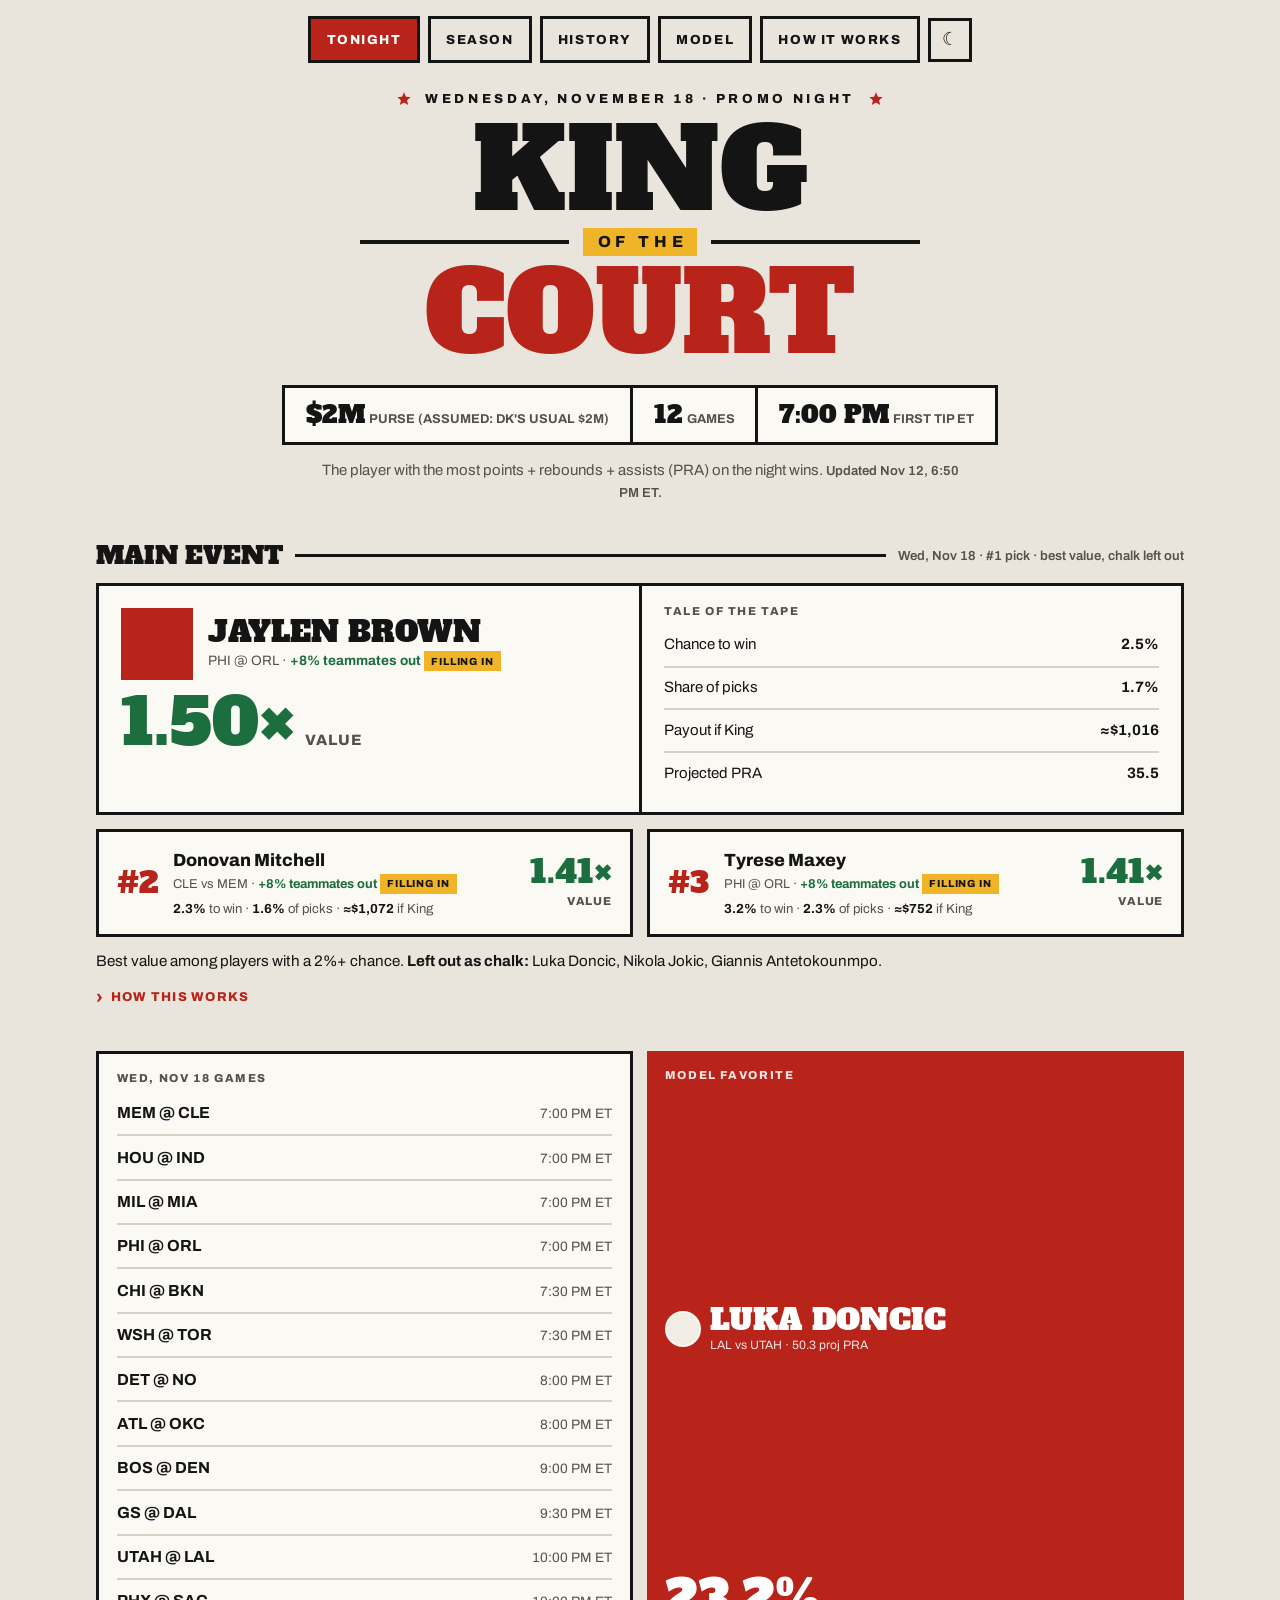
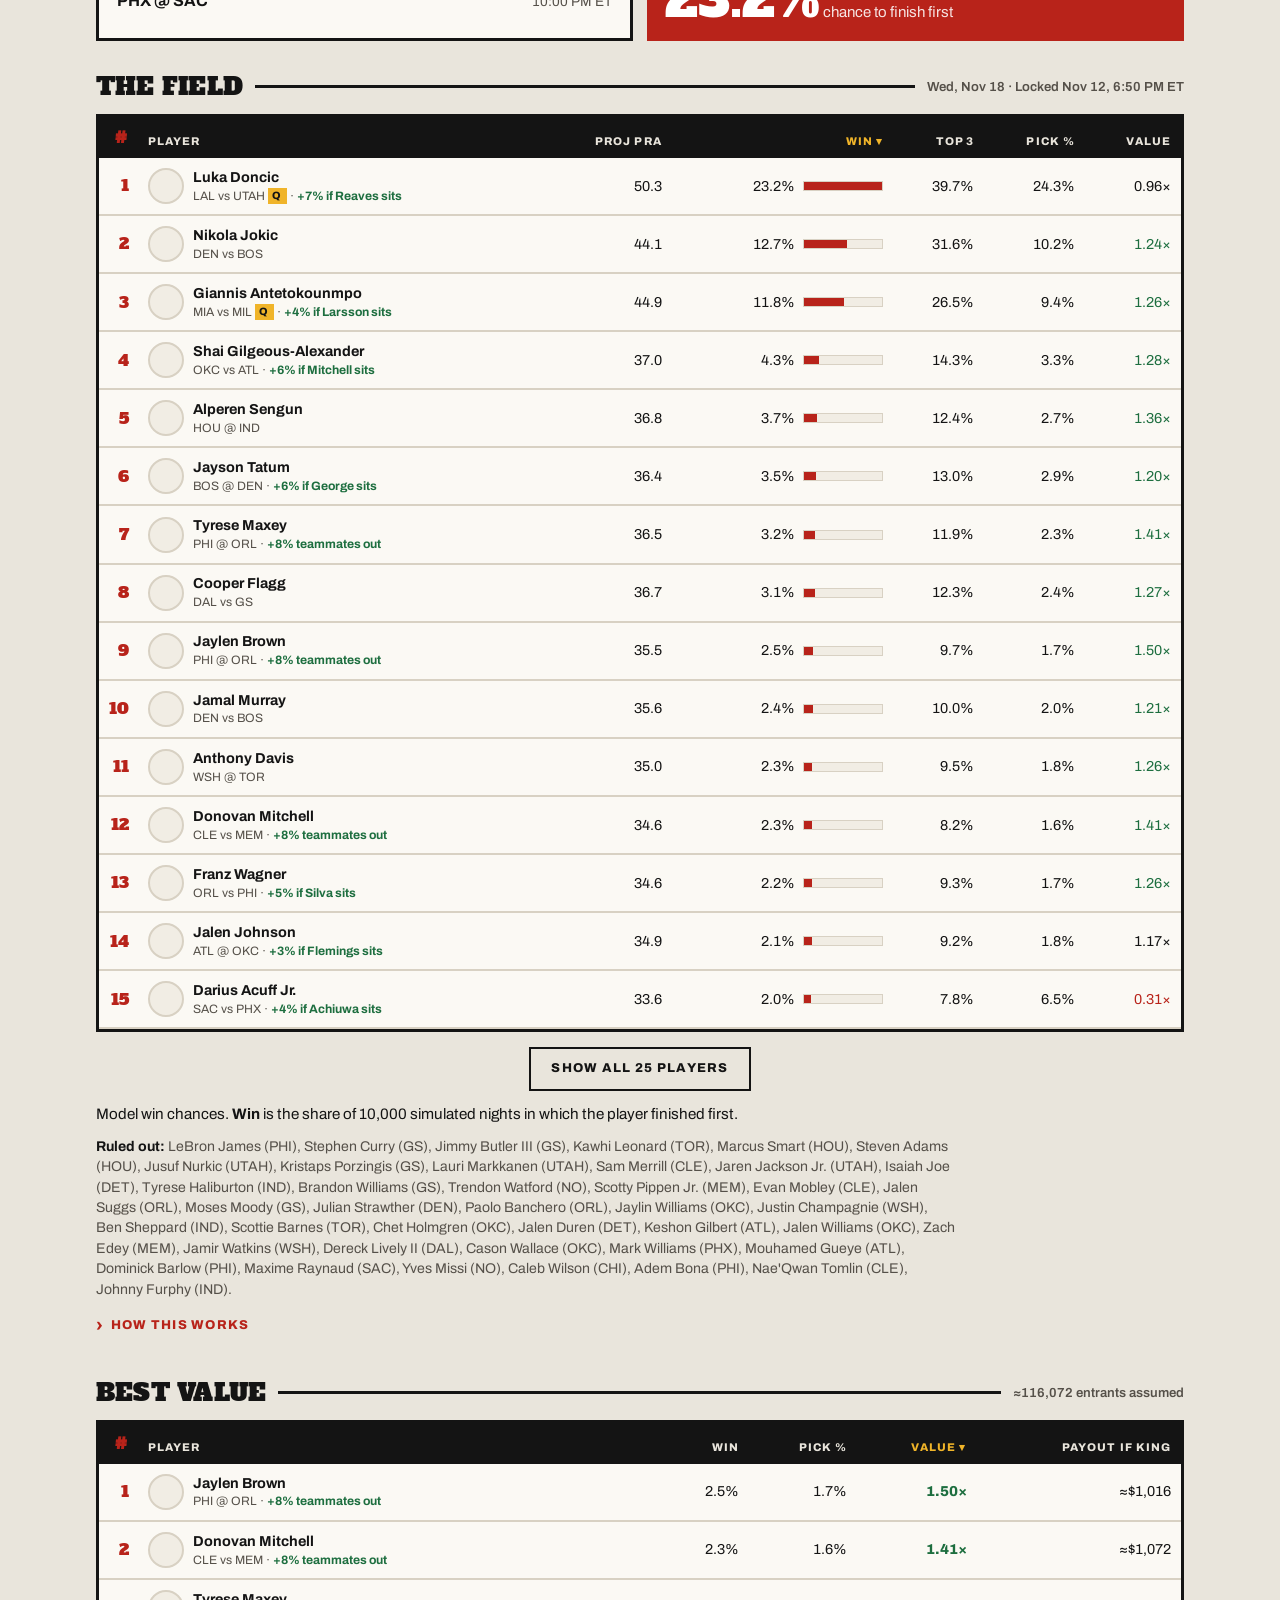
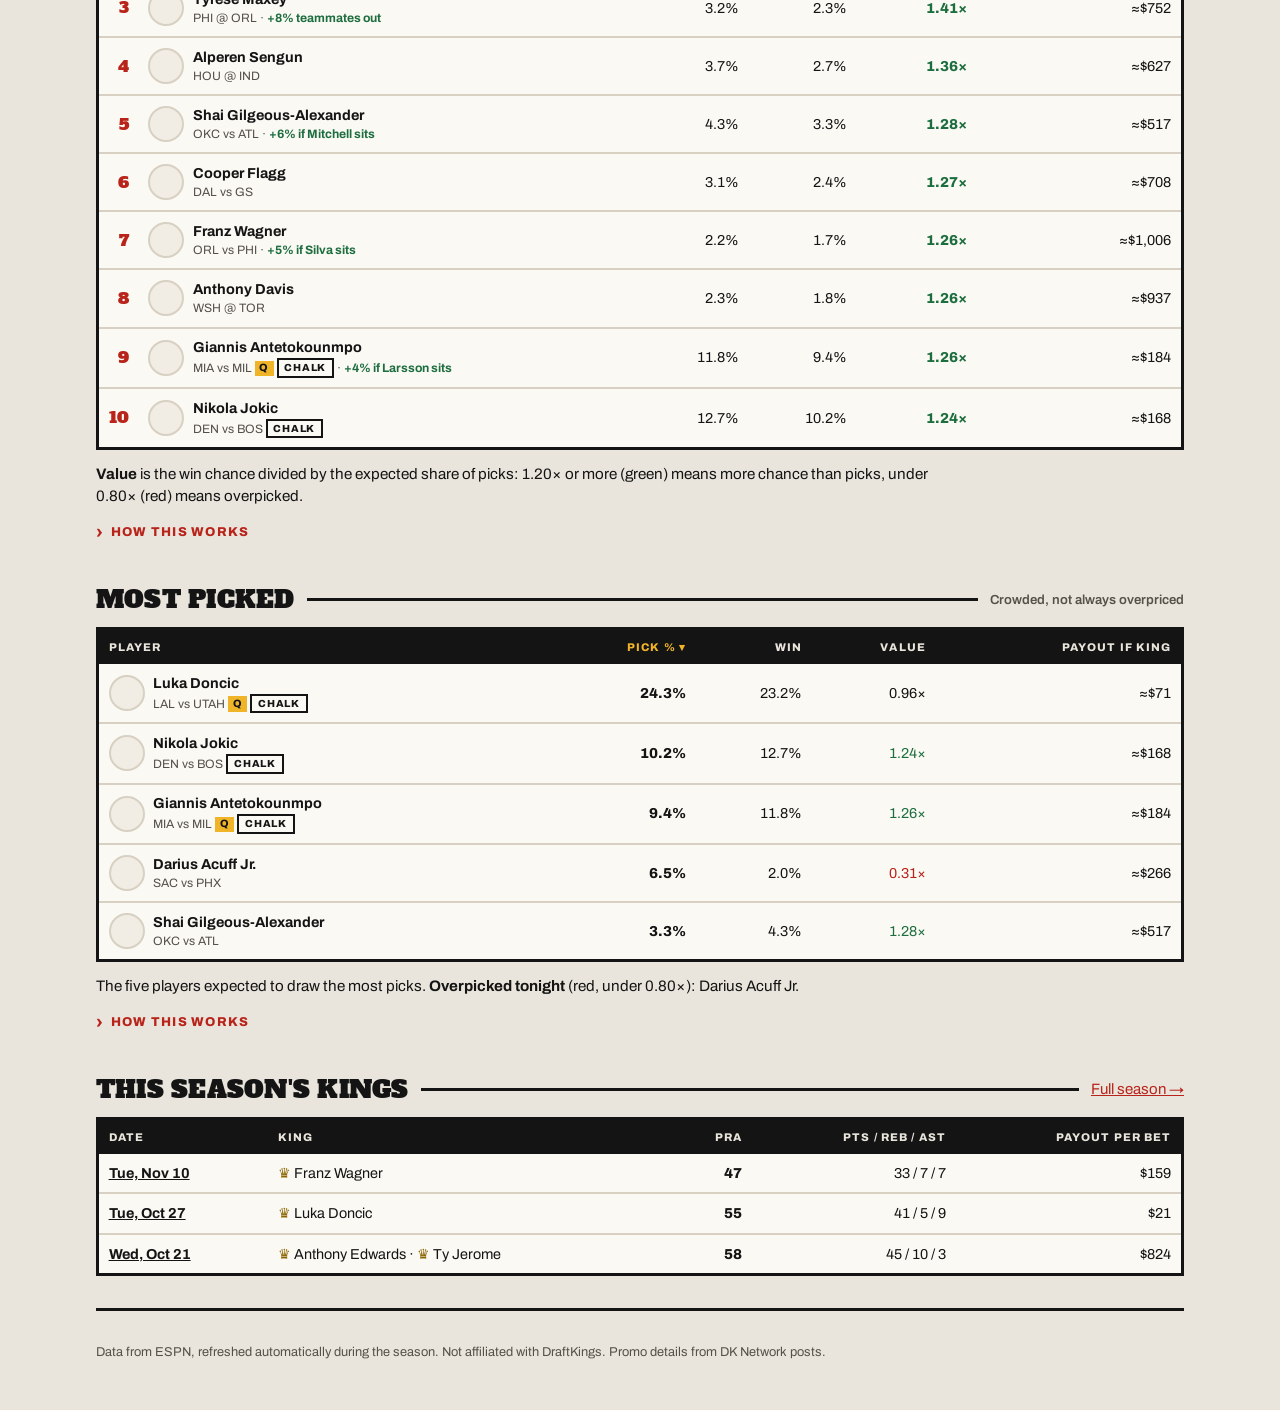
==== commit b9286bb0: "fix(how): keep round pictures steady on phones On phones the picture box sizes to its content, so an" ====
--- a/index.html
+++ b/index.html
@@ -9,7 +9,7 @@
   <link rel="preconnect" href="https://fonts.googleapis.com">
   <link rel="preconnect" href="https://fonts.gstatic.com" crossorigin>
   <link rel="stylesheet" href="https://fonts.googleapis.com/css2?family=Alfa+Slab+One&family=Archivo:wght@400;500;600;700;800&display=swap">
-  <link rel="stylesheet" href="style.css?v=68575ce4">
+  <link rel="stylesheet" href="style.css?v=7718cefe">
 </head>
 <body>
   <header class="masthead">
--- a/style.css
+++ b/style.css
@@ -424,7 +424,7 @@
 .hw-count { font-weight: 700; color: var(--muted); font-variant-numeric: tabular-nums; text-align: center; }
 
 /* Picture pieces */
-.hw-big { font-family: var(--display); font-size: 2rem; line-height: 1; font-variant-numeric: tabular-nums; }
+.hw-big { font-family: var(--display); font-size: 2rem; line-height: 1; font-variant-numeric: tabular-nums; text-align: right; }
 .hw-sub { font-size: .82rem; color: var(--muted); font-weight: 600; }
 .hw-readout { display: flex; align-items: baseline; gap: .6rem; flex-wrap: wrap; }
 .hw-svg { width: 100%; flex: 1; min-height: 0; display: block; }
@@ -467,7 +467,7 @@
 .hw-track .fill { position: absolute; inset: 0 auto 0 0; width: 0; background: var(--accent-fill); }
 .hw-axis { display: grid; grid-template-columns: 7.5rem minmax(0, 1fr) 3.4rem; gap: .6rem; font-size: .7rem; color: var(--muted); }
 .hw-axis span:nth-child(2) { display: flex; justify-content: space-between; }
-.hw-ticker { font-size: .88rem; font-weight: 700; min-height: 1.4em; font-variant-numeric: tabular-nums; }
+.hw-ticker { font-size: .88rem; font-weight: 700; line-height: 1.4; min-height: 1.4em; font-variant-numeric: tabular-nums; }
 .hw-ticker b { color: var(--accent); }
 .hw-crowd { --u: 13px; }
 .hw-dots { position: relative; height: var(--u); }
@@ -516,6 +516,8 @@
   .hw-row, .hw-axis { grid-template-columns: 6rem minmax(0, 1fr) 2.9rem; gap: .45rem; font-size: .8rem; }
   .hw-crowd { --u: 9px; }
   .hw-big { font-size: 1.6rem; }
+  /* Long names wrap the simulation ticker on a phone; holding two lines keeps the picture from jumping. */
+  .hw-ticker { min-height: 2.8em; }
   body.hw-page { padding-bottom: calc(84px + env(safe-area-inset-bottom, 0px)); }
   /* Back / Next stay pinned to the bottom of the screen. */
   .hw-nav {
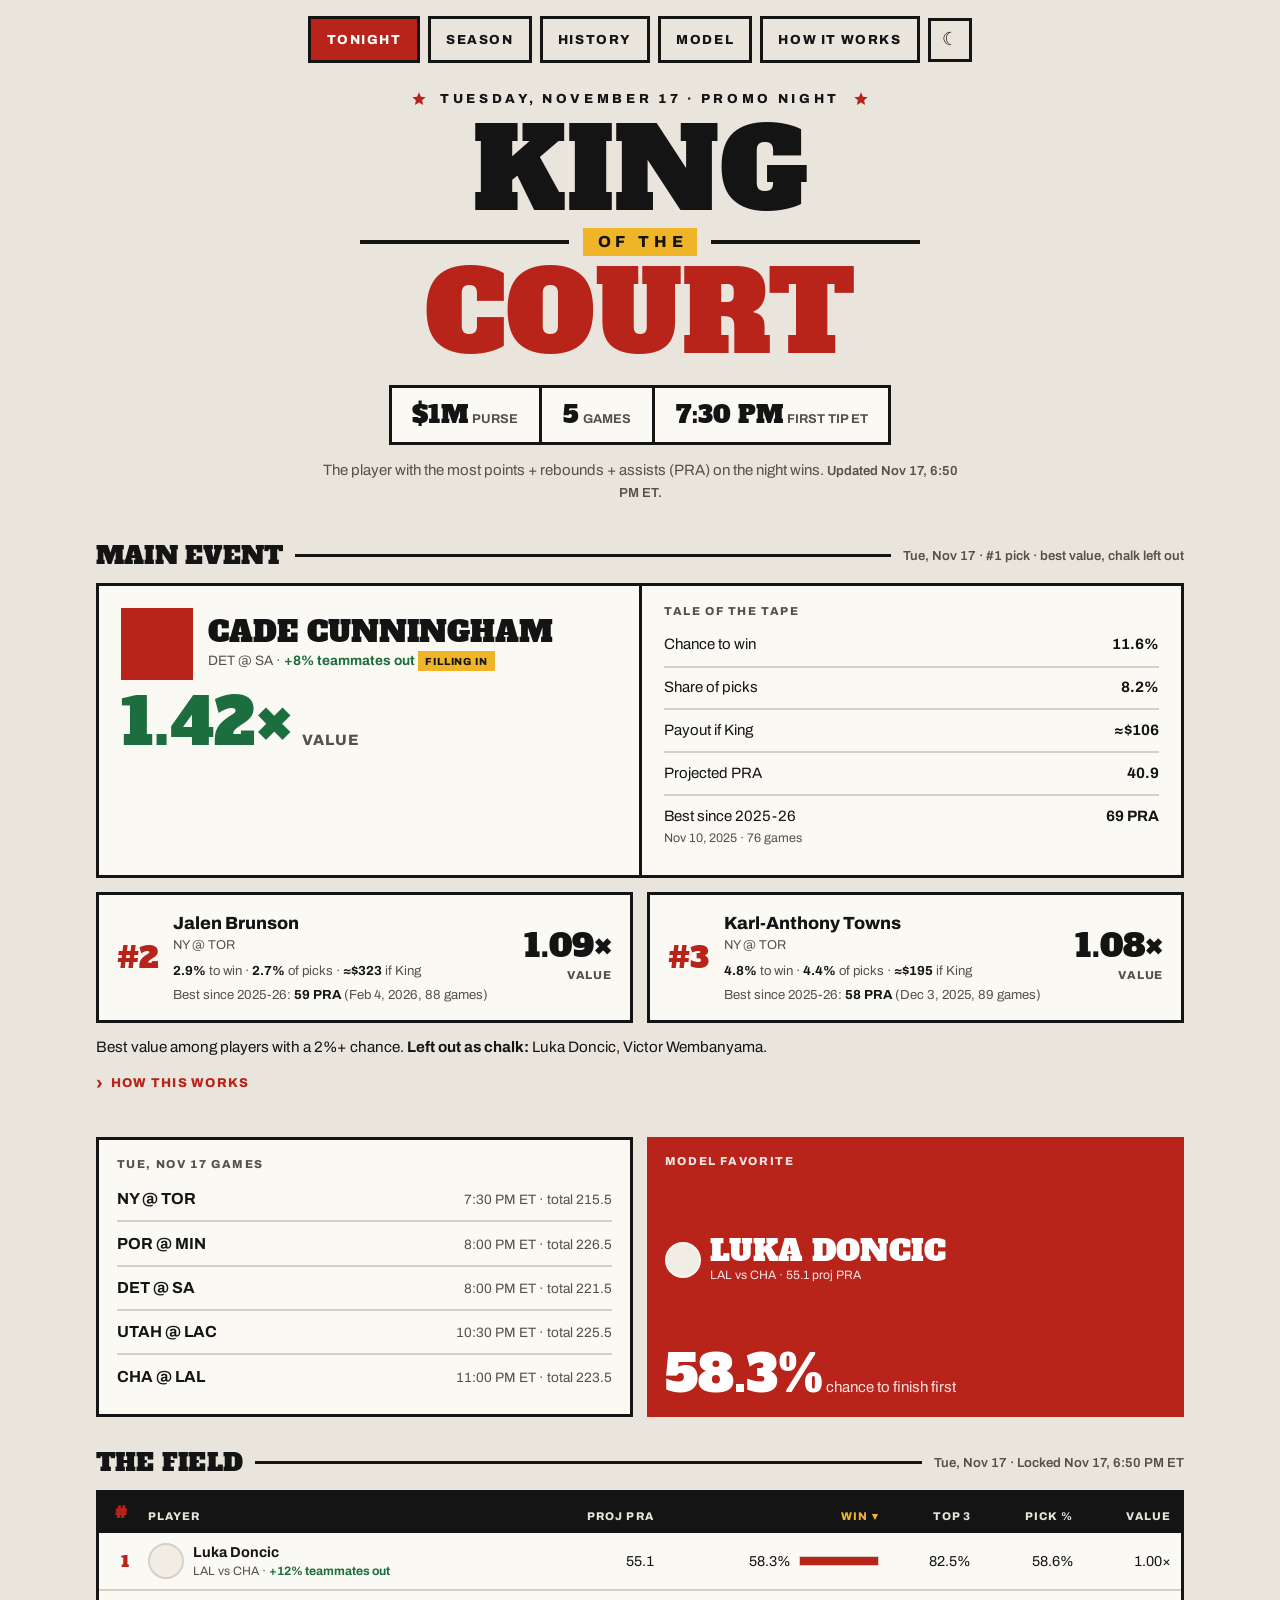
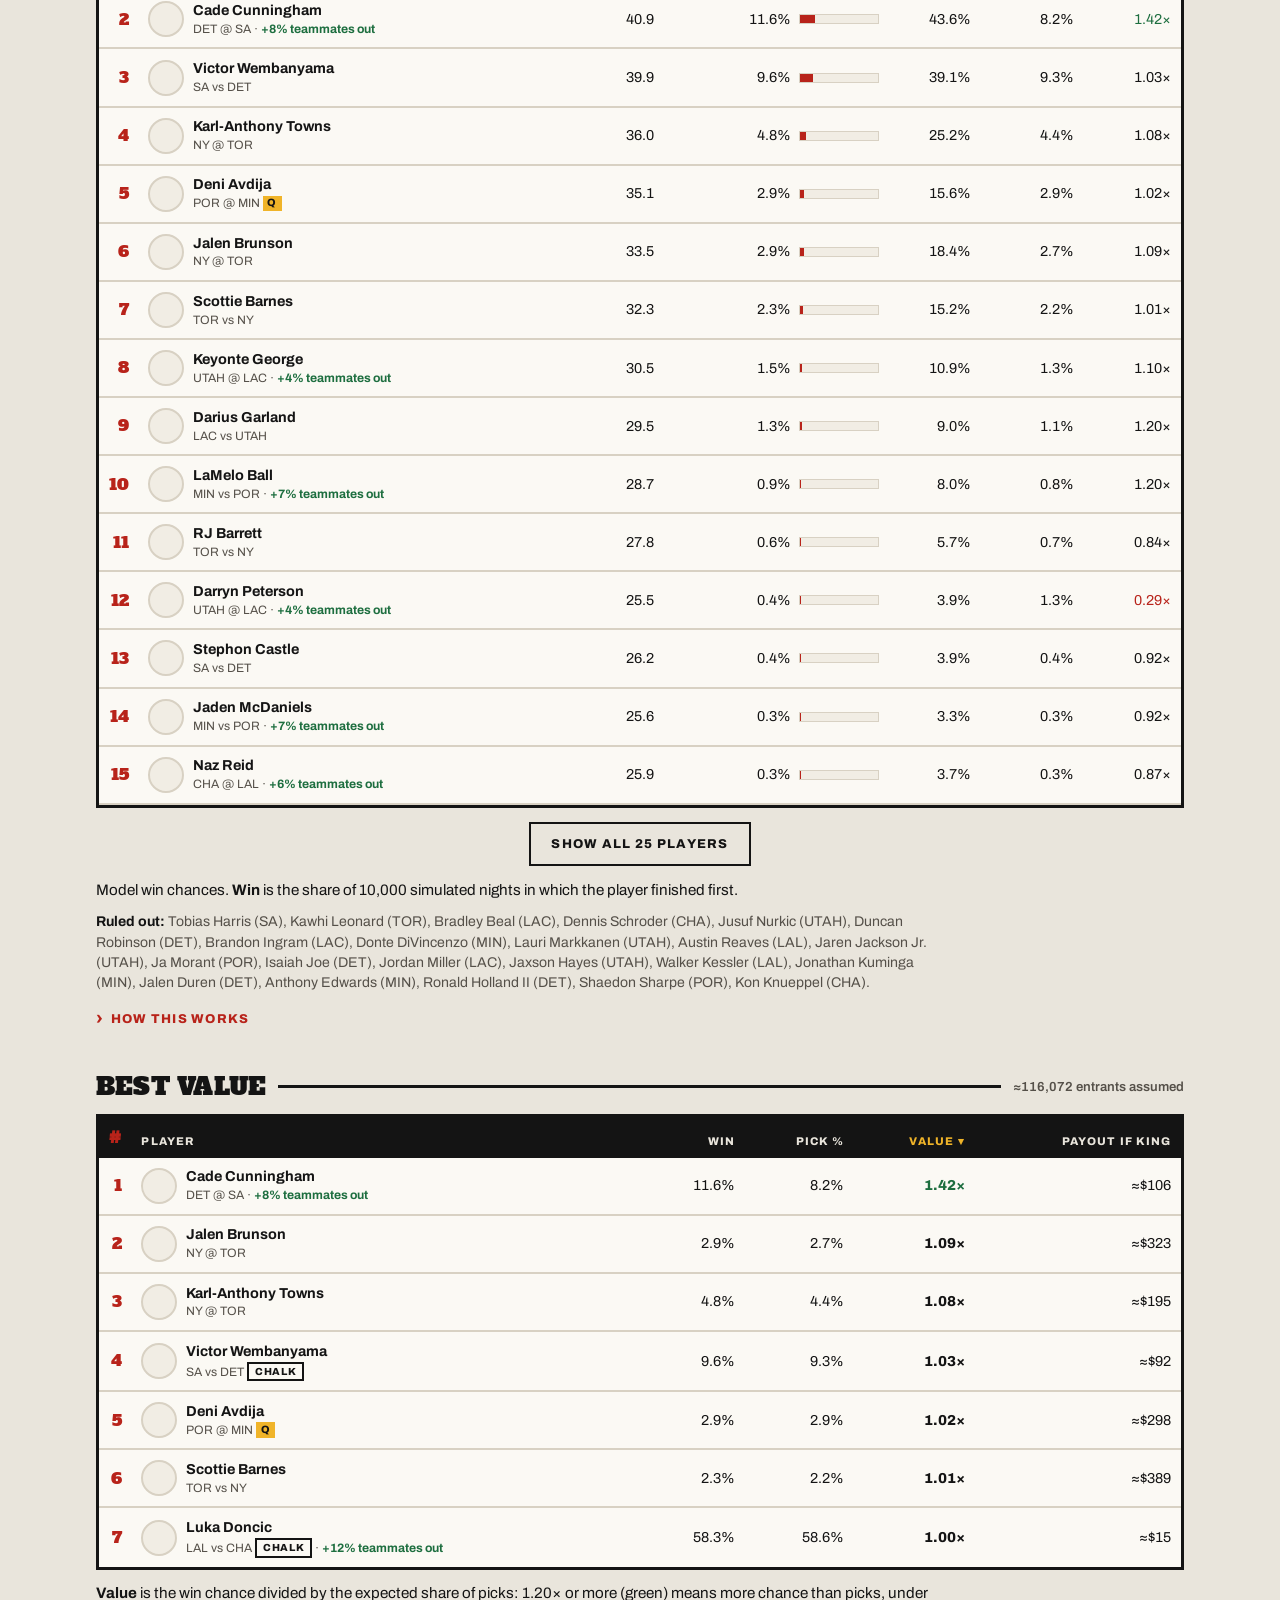
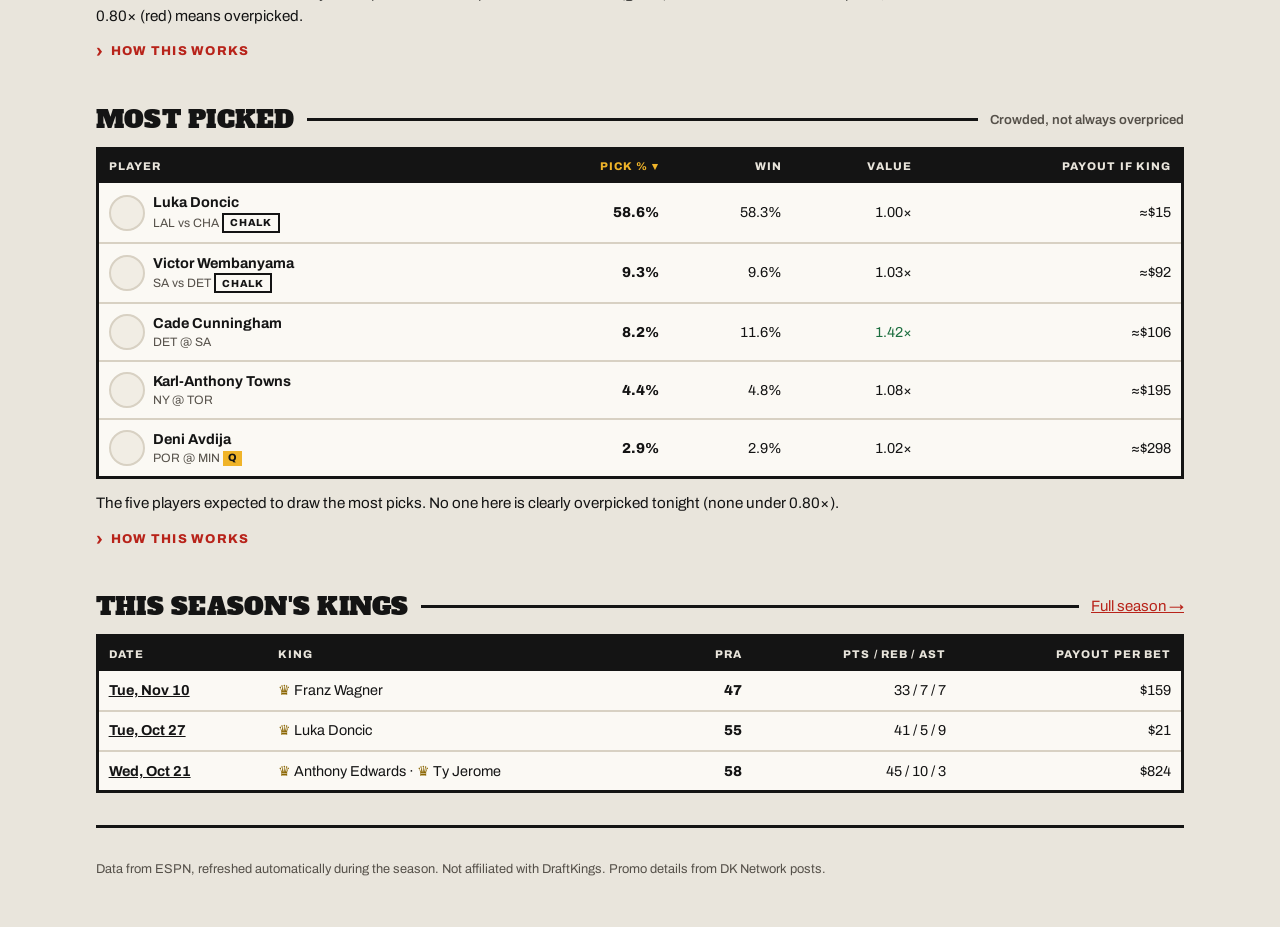
==== commit 151babc9: "feat: show each pick's best night since last season The pick cards now show the highest single-game " ====
--- a/index.html
+++ b/index.html
@@ -9,7 +9,7 @@
   <link rel="preconnect" href="https://fonts.googleapis.com">
   <link rel="preconnect" href="https://fonts.gstatic.com" crossorigin>
   <link rel="stylesheet" href="https://fonts.googleapis.com/css2?family=Alfa+Slab+One&family=Archivo:wght@400;500;600;700;800&display=swap">
-  <link rel="stylesheet" href="style.css?v=7718cefe">
+  <link rel="stylesheet" href="style.css?v=61c6ecce">
 </head>
 <body>
   <header class="masthead">
@@ -292,6 +292,9 @@
       $("picks-sub").textContent = `${dayLabel(target) === "Tonight" ? "" : `${dateText(target)} · `}#1 pick · best value, chalk left out`;
       const chance = (r) => (three ? r.top3 : r.win);
       const ifWin = three ? "top 3" : "King";
+      // Best night over this season and last (saved by predict.mjs from 11/17/26 on; older nights skip it).
+      const bestDate = (b) => dateText(b.d, { month: "short", day: "numeric", year: "numeric" });
+      const bestSince = (b) => `Best since ${seasonLabel(b.since)}`;
       const line2 = (r) => `${esc(r.tm)} ${vsText(r.home, r.opp)}${injuryTag(r.inj)}${bumpTag(r, names)}${isFillIn(r) ? ` <span class="tag gold">Filling in</span>` : ""}`;
       // #1 is the main event (its stats as a tale of the tape); #2 and #3 are the undercard below it.
       const [top, ...rest] = list;
@@ -307,7 +310,11 @@
               <div class="row"><span>Chance to ${three ? "finish top 3" : "win"}</span><b>${fmt.pct(chance(top))}</b></div>
               <div class="row"><span>Share of picks</span><b>${fmt.pct(top.share)}</b></div>
               <div class="row"><span>Payout if ${ifWin}</span><b>${approxMoney(top.estPayout)}</b></div>
-              <div class="row"><span>Projected PRA</span><b>${fmt.d1(top.mean)}</b></div>
+              <div class="row"><span>Projected PRA</span><b>${fmt.d1(top.mean)}</b></div>${
+                top.best
+                  ? `<div class="row"><span>${bestSince(top.best)}<small>${bestDate(top.best)} · ${top.best.gp} games</small></span><b>${top.best.pra} PRA</b></div>`
+                  : ""
+              }
             </div>
           </div>${
             rest.length
@@ -315,7 +322,9 @@
                   .map(
                     (r, i) => `<div class="uc"><div class="uc-n">#${i + 2}</div>
                       <div class="uc-body"><span class="pn">${playerName(names, r.pid)}</span><small>${line2(r)}</small>
-                        <div class="uc-kv"><b>${fmt.pct(chance(r))}</b> ${three ? "top 3" : "to win"} · <b>${fmt.pct(r.share)}</b> of picks · <b>${approxMoney(r.estPayout)}</b> if ${ifWin}</div></div>
+                        <div class="uc-kv"><b>${fmt.pct(chance(r))}</b> ${three ? "top 3" : "to win"} · <b>${fmt.pct(r.share)}</b> of picks · <b>${approxMoney(r.estPayout)}</b> if ${ifWin}</div>${
+                          r.best ? `<div class="uc-kv">${bestSince(r.best)}: <b>${r.best.pra} PRA</b> (${bestDate(r.best)}, ${r.best.gp} games)</div>` : ""
+                        }</div>
                       <div class="uc-val"><b>${valueCell(r.value)}</b><span>VALUE</span></div></div>`
                   )
                   .join("")}</div>`
@@ -336,7 +345,13 @@
         among players with a 2%+ chance. ${left.length ? `<b>Left out as chalk:</b> ${endList(left)}` : ""}
         Chalk is anyone expected to draw ${fmt.pct0(chalk?.shareCutoff ?? 0.1)}+ of the picks, plus a hand-kept list
         (${(chalk?.players ?? []).map((c) => esc(c.name)).join(", ")}). Leaving chalk out mostly buys bigger payouts: the public picks
-        established stars roughly in line with their chances. Rookies are the big exception (heavily overpicked, so poor value). <b>Filling in</b> marks a player whose projection is up 5%+
+        established stars roughly in line with their chances. Rookies are the big exception (heavily overpicked, so poor value).${
+          top?.best
+            ? ` <b>${bestSince(top.best)}</b> is the player's highest PRA in one game this season and last (regular season and NBA Cup),
+        with the date and how many games that covers. It shows what a big night looks like for the player; it isn't part of the model.
+        A player with fewer games has had fewer chances at a big one.`
+            : ""
+        } <b>Filling in</b> marks a player whose projection is up 5%+
         because teammates are out (or would be, if a questionable teammate sits). These are estimates with small edges, so
         expect most nights to miss; see how the picks have done on the <a href="model.html">Model</a> page.`;
     }
--- a/style.css
+++ b/style.css
@@ -239,6 +239,7 @@
 .tape .row { display: flex; justify-content: space-between; gap: 1rem; padding: .6rem 0; border-bottom: 2px solid var(--border); }
 .tape .row:last-child { border-bottom: 0; }
 .tape .row b { font-variant-numeric: tabular-nums; }
+.tape .row small { display: block; color: var(--muted); font-size: .78rem; margin-top: .1rem; }
 .undercard { display: grid; grid-template-columns: repeat(auto-fit, minmax(300px, 1fr)); gap: .9rem; margin-top: .9rem; }
 .uc { background: var(--surface); border: 3px solid var(--rule); padding: 1rem 1.1rem; display: flex; align-items: center; gap: .9rem; flex-wrap: wrap; }
 .uc-n { font-family: var(--display); font-size: 1.9rem; color: var(--accent); width: 2.6rem; }
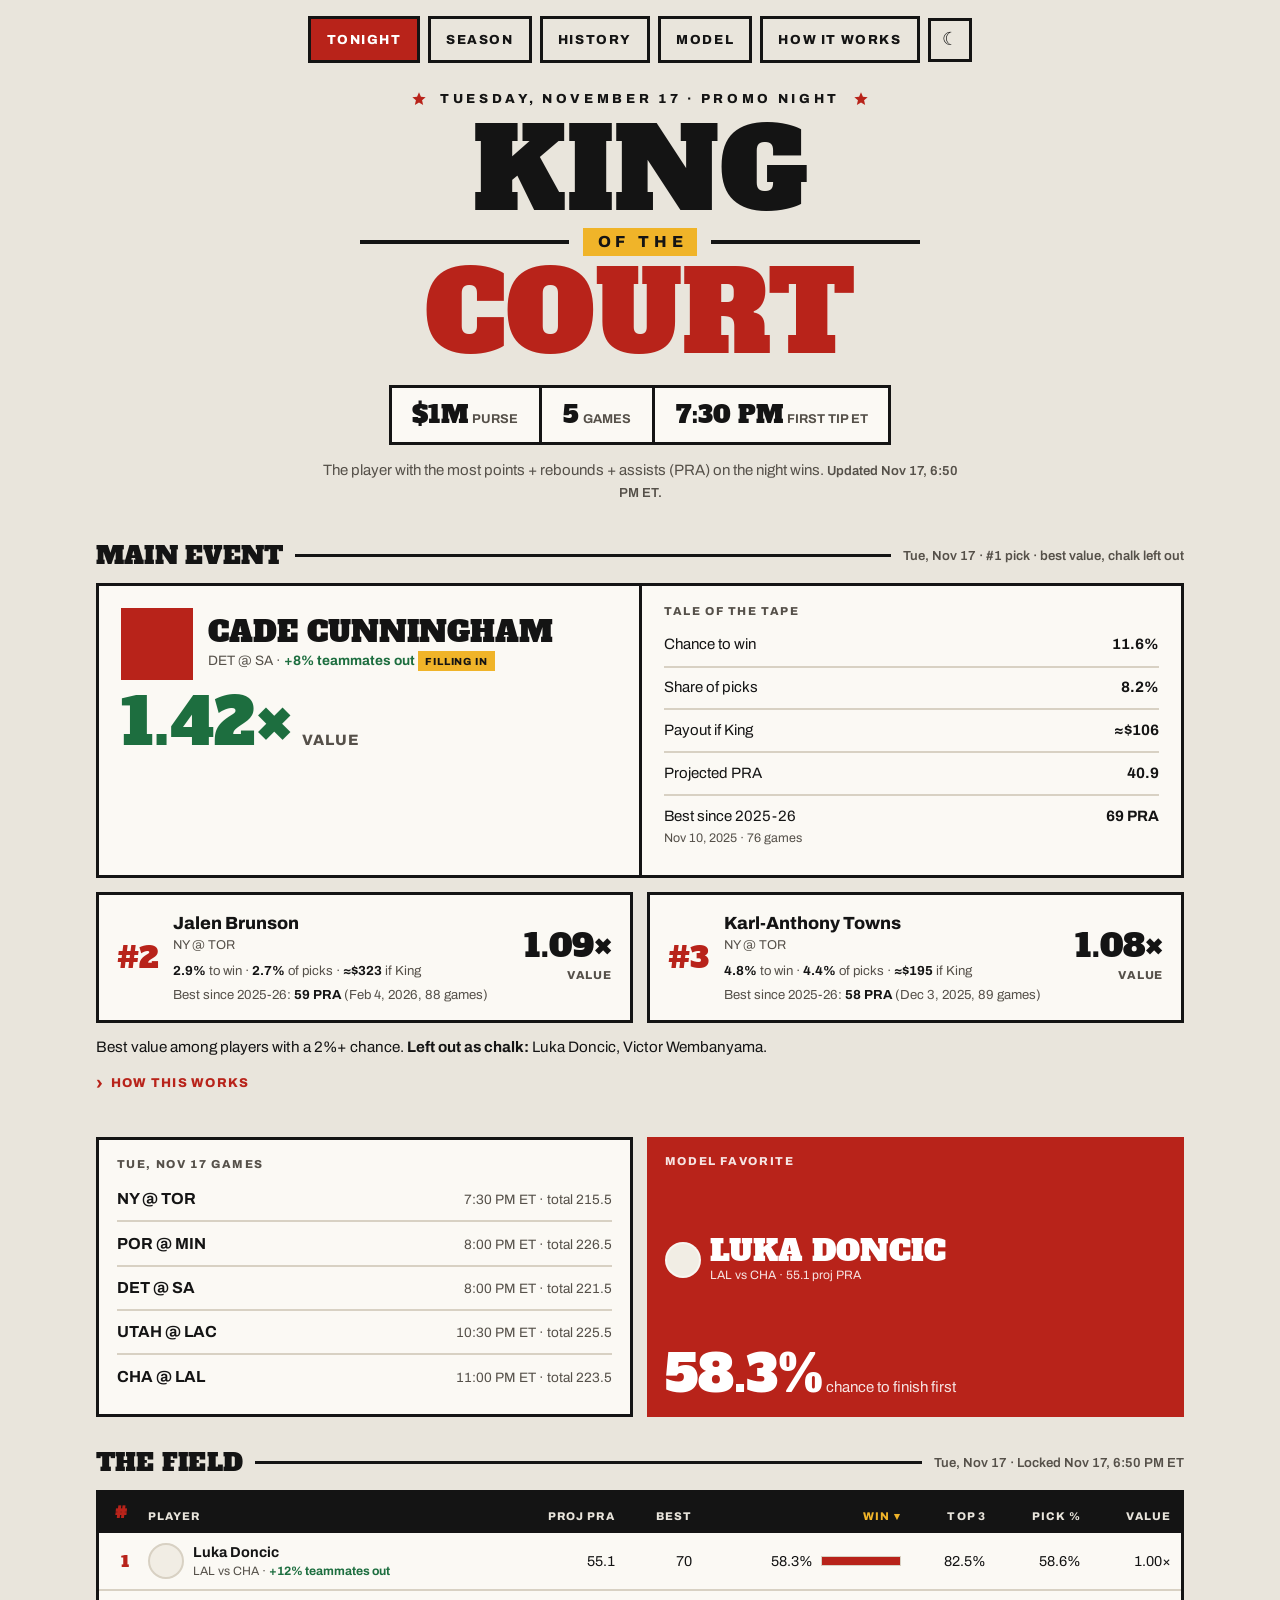
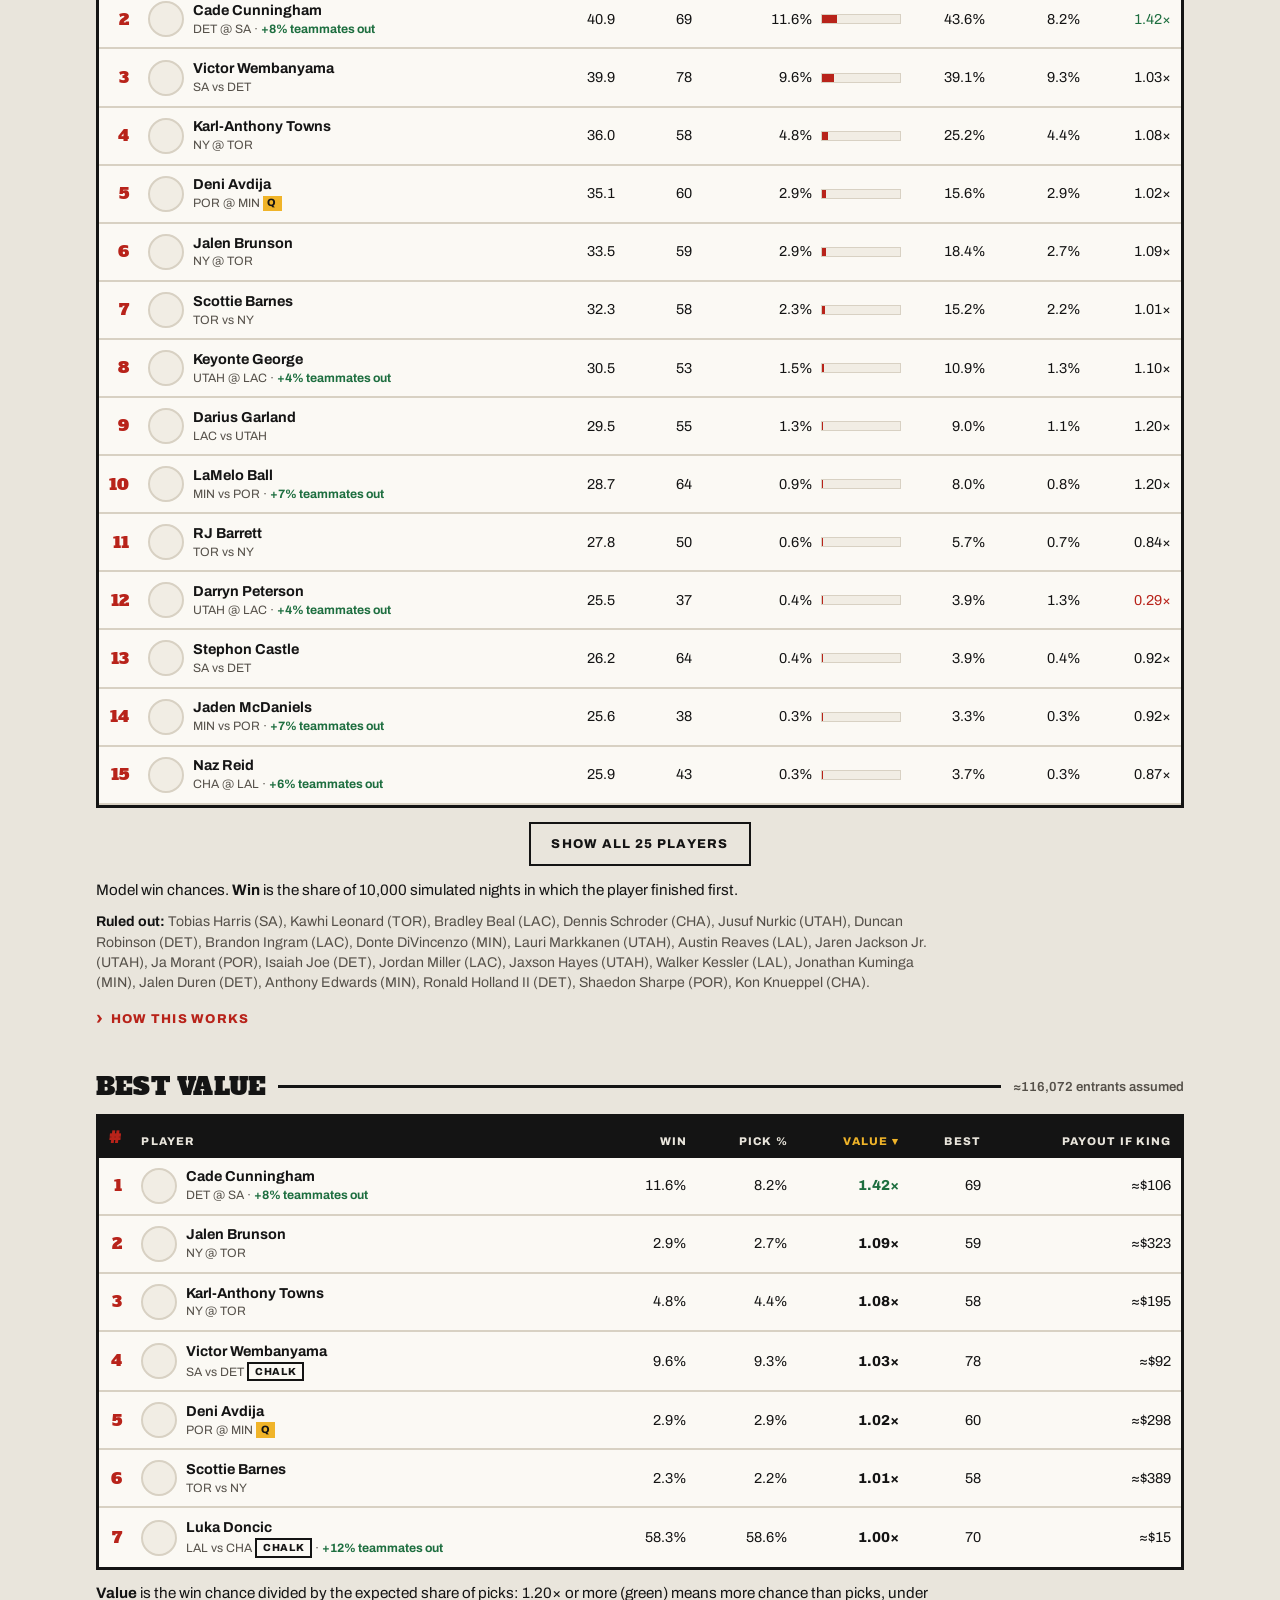
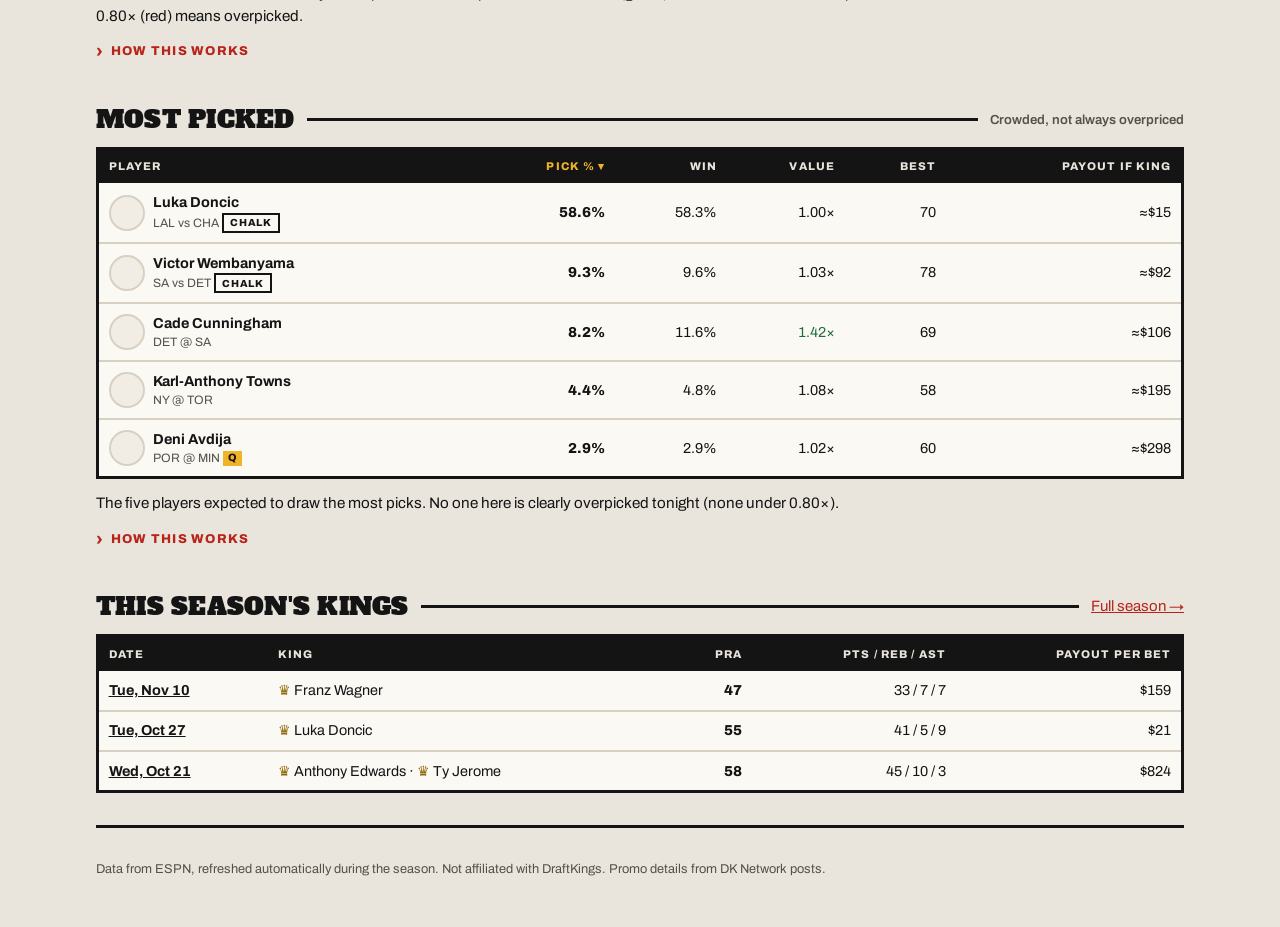
==== commit 67a7d46f: "feat: add best-night column to tonight's tables The Field, Best value and Most picked tables get a B" ====
--- a/index.html
+++ b/index.html
@@ -9,7 +9,7 @@
   <link rel="preconnect" href="https://fonts.googleapis.com">
   <link rel="preconnect" href="https://fonts.gstatic.com" crossorigin>
   <link rel="stylesheet" href="https://fonts.googleapis.com/css2?family=Alfa+Slab+One&family=Archivo:wght@400;500;600;700;800&display=swap">
-  <link rel="stylesheet" href="style.css?v=61c6ecce">
+  <link rel="stylesheet" href="style.css?v=9cbc027a">
 </head>
 <body>
   <header class="masthead">
@@ -67,6 +67,8 @@
       <details class="how"><summary>How this works</summary>
         <p class="note">
           <b>Proj PRA</b> is the model's expected points + rebounds + assists. In <b>Win</b>, a tie for first counts as a split.
+          <b>Best</b> is the player's highest PRA in one game this season and last (regular season and NBA Cup), for comparison with the
+          projection; it isn't part of the model. A player with fewer games has had fewer chances at a big night.
           <b>Top 3</b> is the share of nights in which the player finished in the top three, which matters on Three Kings nights.
           <span class="inj q">Q</span> marks a questionable / day-to-day player: the model gives them a 70% chance to play, and Proj PRA
           assumes they play. Out players are left off. The prediction refreshes about every two hours until the first tip-off, then
@@ -200,6 +202,7 @@
             { key: "rank", label: "#", cls: "rank", nosort: true, fmt: (r) => r.rank },
             { key: "name", label: "Player", cls: "l", nosort: true, fmt: (r) => whoCell(names, r.pid, `${esc(r.tm)} ${vsText(r.home, r.opp)}${injuryTag(r.inj)}${bumpTag(r, names)}`) },
             { key: "mean", label: "Proj PRA", nosort: true, fmt: (r) => fmt.d1(r.mean) },
+            bestCol,
             { key: "win", label: "Win", fmt: (r) => winBar(r.win, max) },
             { key: "top3", label: "Top 3", fmt: (r) => fmt.pct(r.top3) },
             ...(hasValue(p)
@@ -253,6 +256,7 @@
             { key: "chance", label: three ? "Top 3" : "Win", cls: "hide-sm", fmt: (r) => fmt.pct(r.chance) },
             { key: "share", label: "Pick %", fmt: (r) => fmt.pct(r.share) },
             { key: "value", label: "Value", cls: "key", fmt: (r) => valueCell(r.value) },
+            bestCol,
             { key: "estPayout", label: `Payout if ${three ? "top 3" : "King"}`, fmt: (r) => approxMoney(r.estPayout) },
           ],
           valueSort,
@@ -272,11 +276,14 @@
         their chance, 1.20× or more (green) means 20%+ more chance than picks, and under 0.80× (red) means overpicked.
         <b>Payout if ${three ? "top 3" : "King"}</b> is the bonus bet each winning pick would get, assuming ≈${p.entrants?.n.toLocaleString() ?? "–"} entrants
         (${esc(p.entrants?.source ?? "no estimate")}). On phones the ${three ? "Top 3" : "Win"} column is left off here to make room; it's in the table above.
-        Click a column header to sort.
+        ${bestNote} Click a column header to sort.
         Players under a 2% chance are left out${p.longShots ? ` (${p.longShots} more with value above 1.00×)` : ""}: their value is
         mostly noise. These are rough estimates; the edges are usually small. See how value picks have done on the <a href="model.html">Model</a> page.`;
     }
 
+    // Best single-game PRA over this season and last (saved by predict.mjs from 11/17/26 on).
+    const bestCol = { key: "best", label: "Best", sort: (r) => r.best?.pra, fmt: (r) => (r.best ? r.best.pra : "–") };
+    const bestNote = `<b>Best</b> is the player's highest PRA in one game this season and last (regular season and NBA Cup); it isn't part of the model.`;
     const chalkOf = (r) => r.chalk ?? isChalk(r, chalk);
     const chalkTag = (r) => (chalkOf(r) ? ` <span class="tag">Chalk</span>` : "");
 
@@ -374,6 +381,7 @@
             { key: "share", label: "Pick %", cls: "key", fmt: (r) => fmt.pct(r.share) },
             { key: "chance", label: three ? "Top 3" : "Win", cls: "hide-sm", fmt: (r) => fmt.pct(r.chance) },
             { key: "value", label: "Value", fmt: (r) => valueCell(r.value) },
+            bestCol,
             { key: "estPayout", label: `Payout if ${three ? "top 3" : "King"}`, fmt: (r) => approxMoney(r.estPayout) },
           ],
           mostSort,
@@ -390,7 +398,7 @@
         Rookies are the exception: they draw about 3.4× the picks of a veteran with the same chance, so a popular rookie shows red.
         The estimate includes the public's lean toward rookies and big season averages, but not hype it can't measure (a hot streak on national TV,
         a big name on a down night), so real crowds on those players can be bigger.
-        On phones the ${three ? "Top 3" : "Win"} column is left off to make room.`;
+        On phones the ${three ? "Top 3" : "Win"} column is left off to make room. ${bestNote}`;
     }
 
     // ---- Live leaderboard: polls ESPN from the browser on the night itself ----
--- a/style.css
+++ b/style.css
@@ -336,6 +336,8 @@
   .grid td.l { white-space: normal; min-width: 5rem; }
   .grid th { white-space: normal; }
   .grid td.wrap { min-width: 12rem; }
+  /* Tonight's three tables carry a Best column on phones too; letting the teammates-out tag wrap keeps them inside 360px. */
+  #model .bump, #value .bump, #most .bump { white-space: normal; }
   .calib .row { grid-template-columns: 5rem minmax(0, 1fr) 6rem; }
   /* Phones: the six nav boxes fit on one row, the purse strip becomes three even columns, and the
      undercard's value sits under the player's line instead of wrapping to a stray corner. */
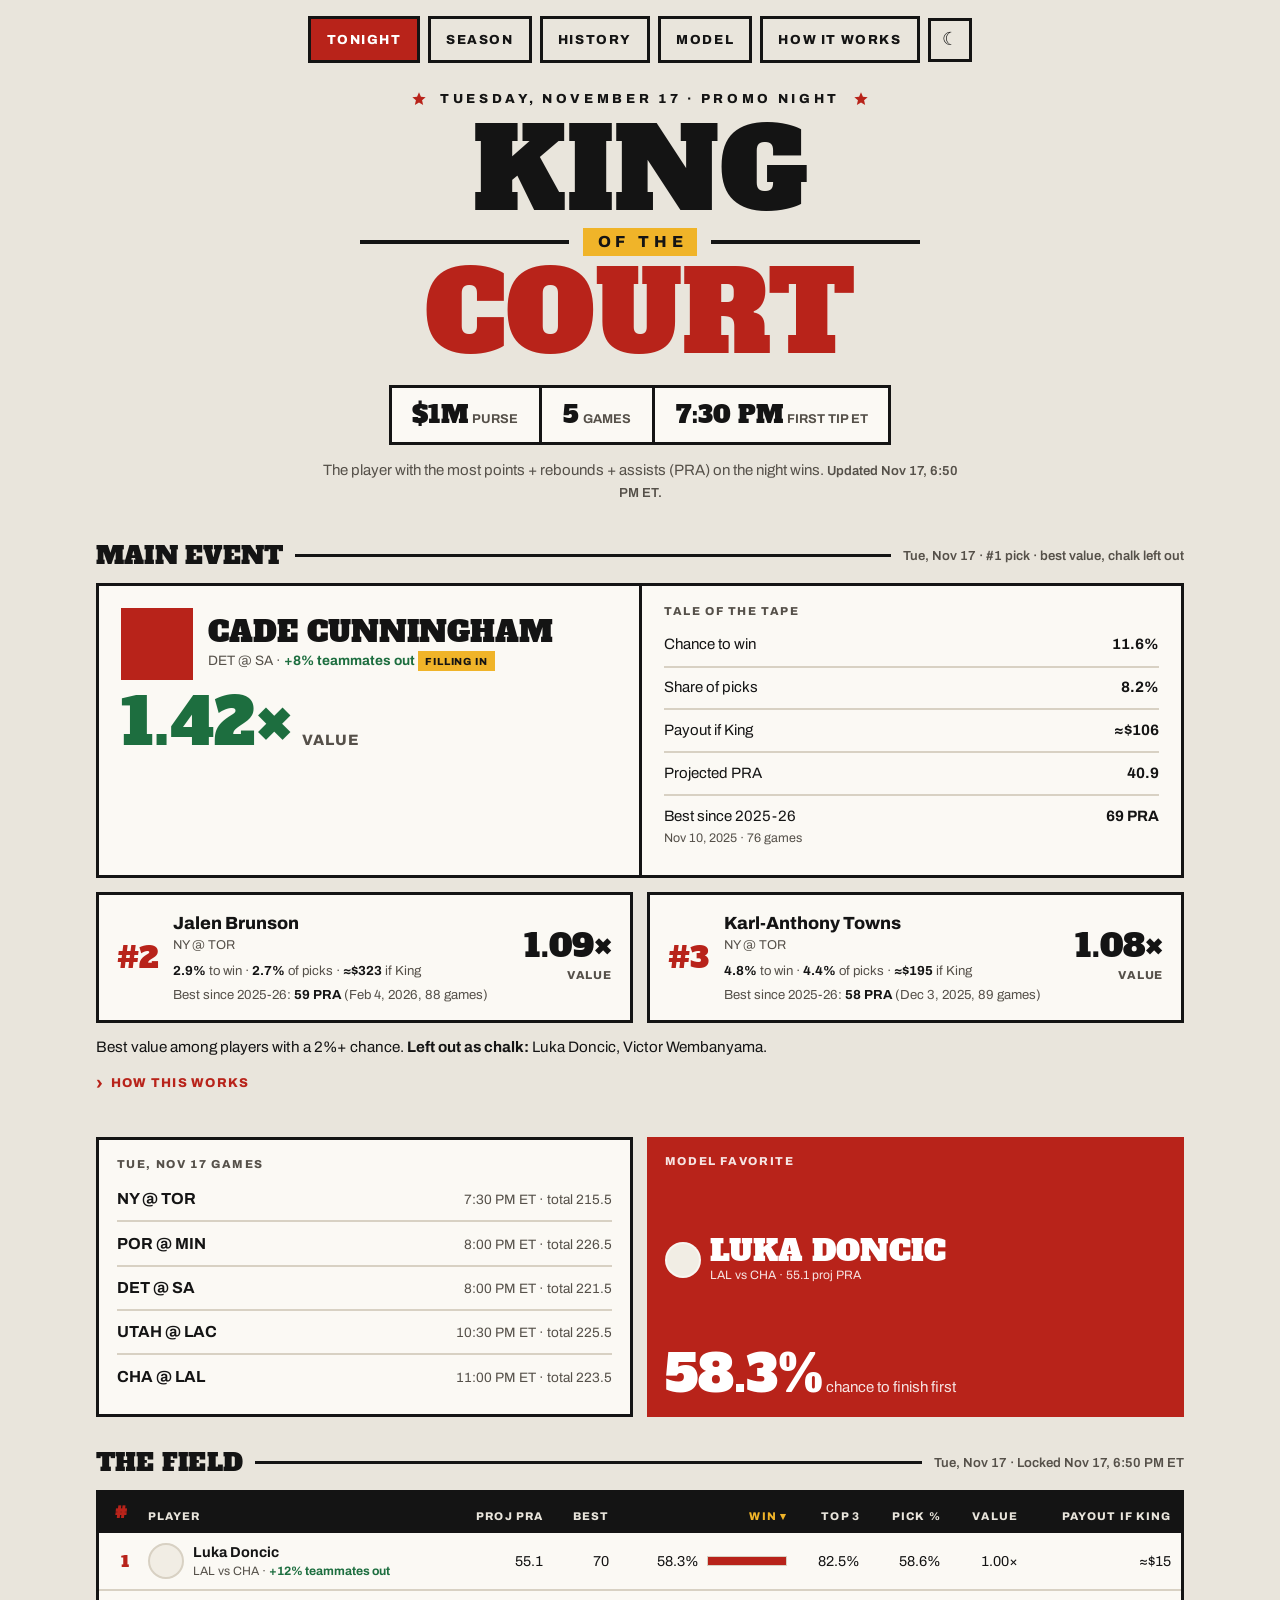
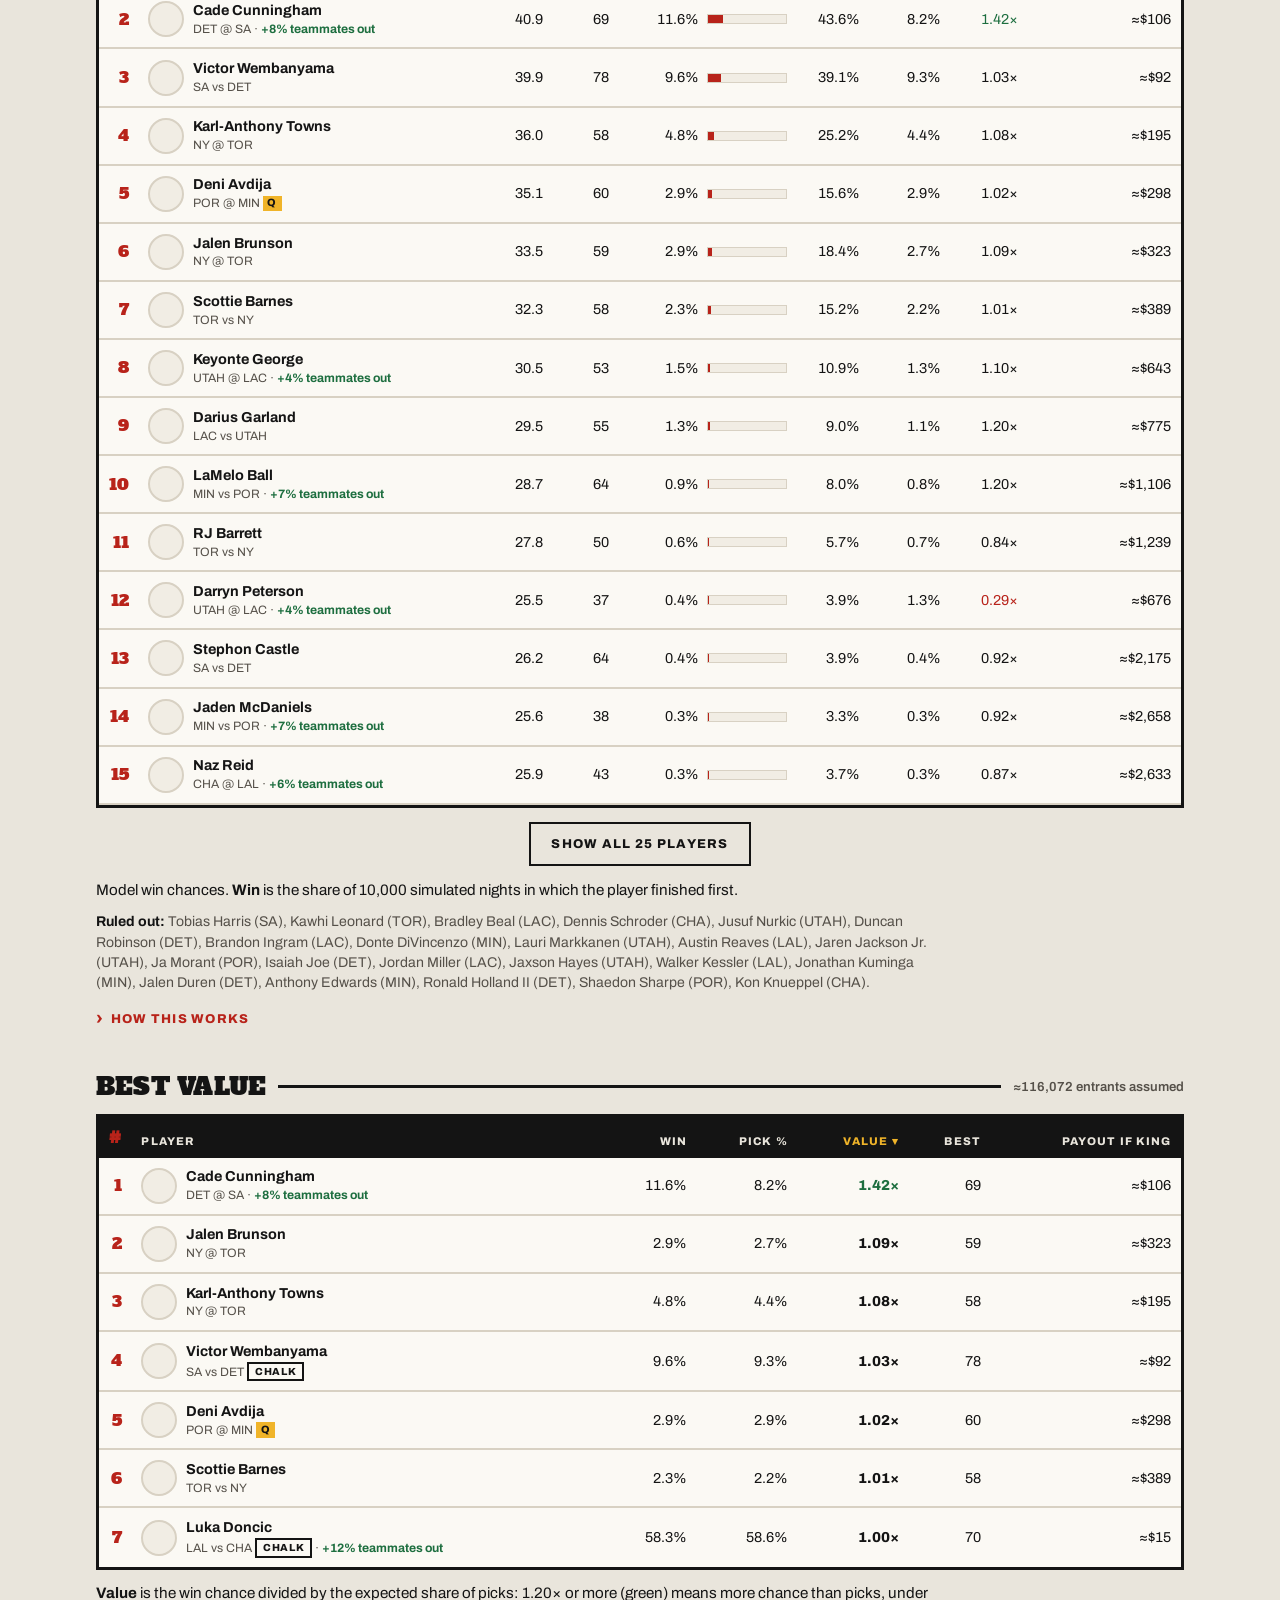
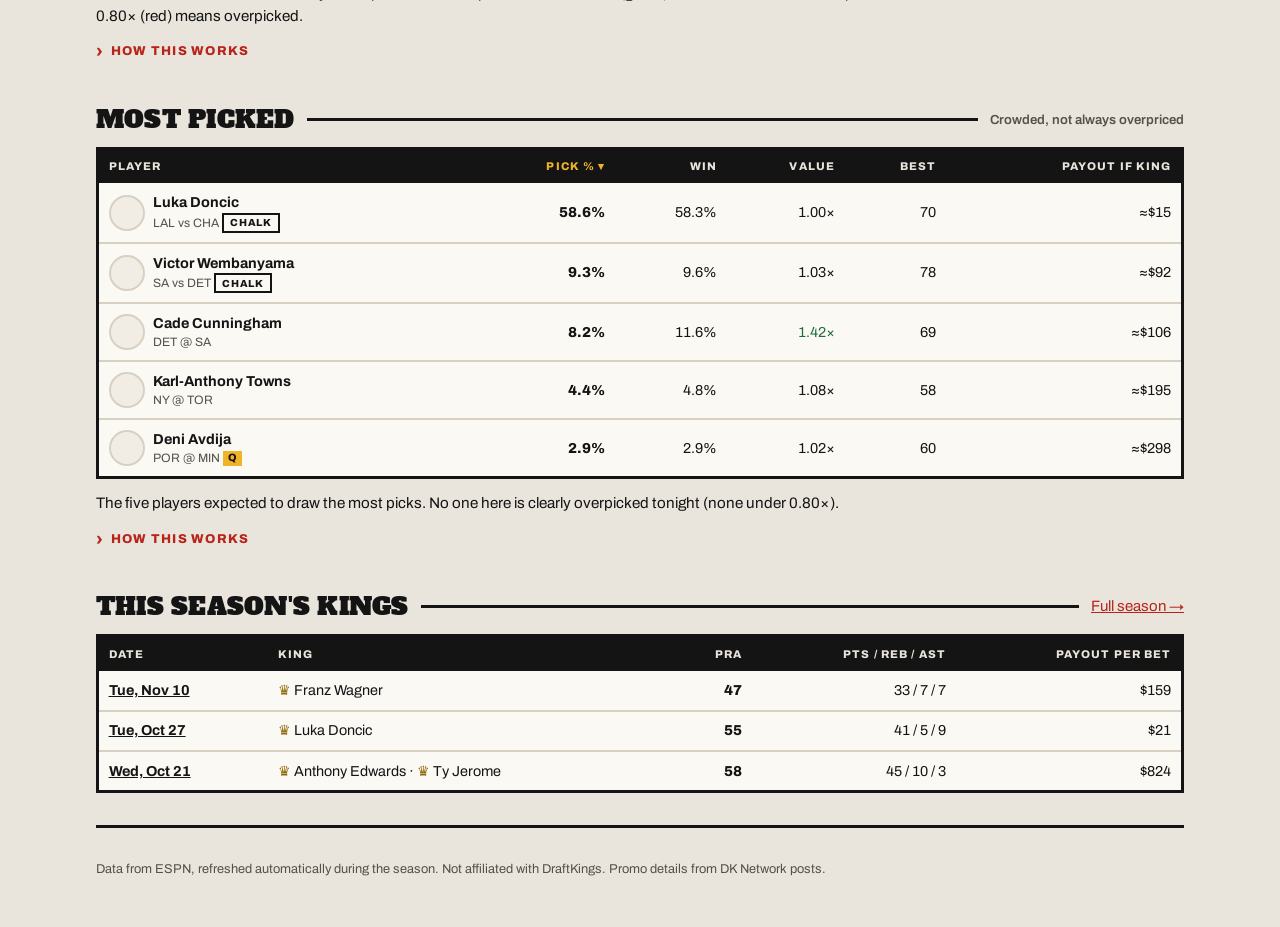
==== commit 741cd7d6: "feat: add payout column to the field table The Field now shows Payout if King on promo nights, like " ====
--- a/index.html
+++ b/index.html
@@ -9,7 +9,7 @@
   <link rel="preconnect" href="https://fonts.googleapis.com">
   <link rel="preconnect" href="https://fonts.gstatic.com" crossorigin>
   <link rel="stylesheet" href="https://fonts.googleapis.com/css2?family=Alfa+Slab+One&family=Archivo:wght@400;500;600;700;800&display=swap">
-  <link rel="stylesheet" href="style.css?v=9cbc027a">
+  <link rel="stylesheet" href="style.css?v=c707dada">
 </head>
 <body>
   <header class="masthead">
@@ -73,7 +73,9 @@
           <span class="inj q">Q</span> marks a questionable / day-to-day player: the model gives them a 70% chance to play, and Proj PRA
           assumes they play. Out players are left off. The prediction refreshes about every two hours until the first tip-off, then
           locks; that locked version is the one graded on the <a href="model.html">Model</a> page.
-          Click <b>Win</b>, <b>Top 3</b>, <b>Pick %</b> or <b>Value</b> to sort; <b>#</b> stays the model's rank by win chance.
+          On promo nights, <b>Payout if King</b> (<b>if top 3</b> on Three Kings nights) is the estimated bonus bet each winning pick
+          would get; the Best value card below explains the estimate. On phones this table scrolls sideways to show it.
+          Click <b>Best</b>, <b>Win</b>, <b>Top 3</b>, <b>Pick %</b>, <b>Value</b> or <b>Payout</b> to sort; <b>#</b> stays the model's rank by win chance.
         </p>
         <p class="note"><a href="how.html#round-4">See how win chances are simulated step by step in round 4 of How it works →</a></p>
       </details>
@@ -209,6 +211,8 @@
               ? [
                   { key: "share", label: "Pick %", cls: "hide-sm", fmt: (r) => fmt.pct(r.share) },
                   { key: "value", label: "Value", cls: "hide-sm", fmt: (r) => valueCell(r.value) },
+                  // Shown on phones too (Rudy, 2026-11-17): the table scrolls sideways inside its box there.
+                  { key: "estPayout", label: `Payout if ${p.format === "three" ? "top 3" : "King"}`, fmt: (r) => approxMoney(r.estPayout) },
                 ]
               : []),
           ],
--- a/style.css
+++ b/style.css
@@ -338,6 +338,8 @@
   .grid td.wrap { min-width: 12rem; }
   /* Tonight's three tables carry a Best column on phones too; letting the teammates-out tag wrap keeps them inside 360px. */
   #model .bump, #value .bump, #most .bump { white-space: normal; }
+  /* The field scrolls sideways on phones anyway (Payout column), so give names room instead of squeezing them. */
+  #model .grid td.l { min-width: 9.5rem; }
   .calib .row { grid-template-columns: 5rem minmax(0, 1fr) 6rem; }
   /* Phones: the six nav boxes fit on one row, the purse strip becomes three even columns, and the
      undercard's value sits under the player's line instead of wrapping to a stray corner. */
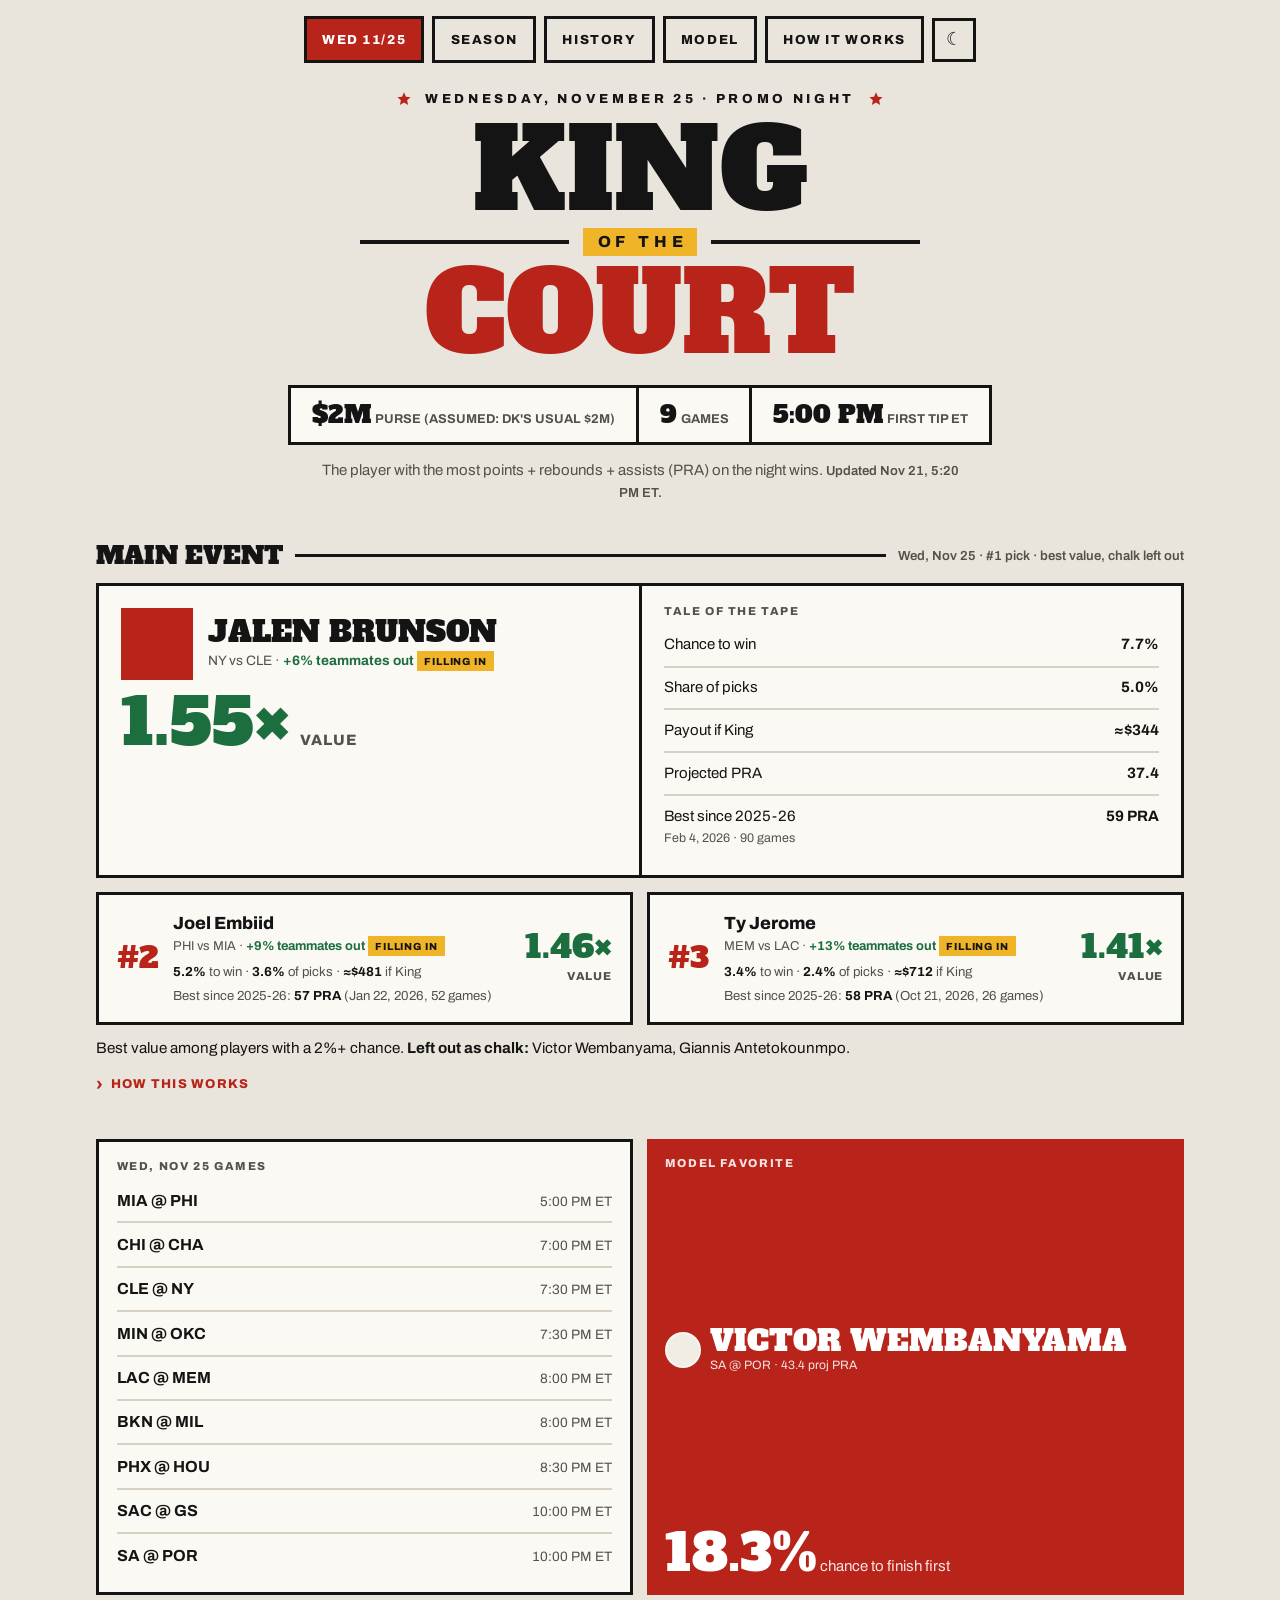
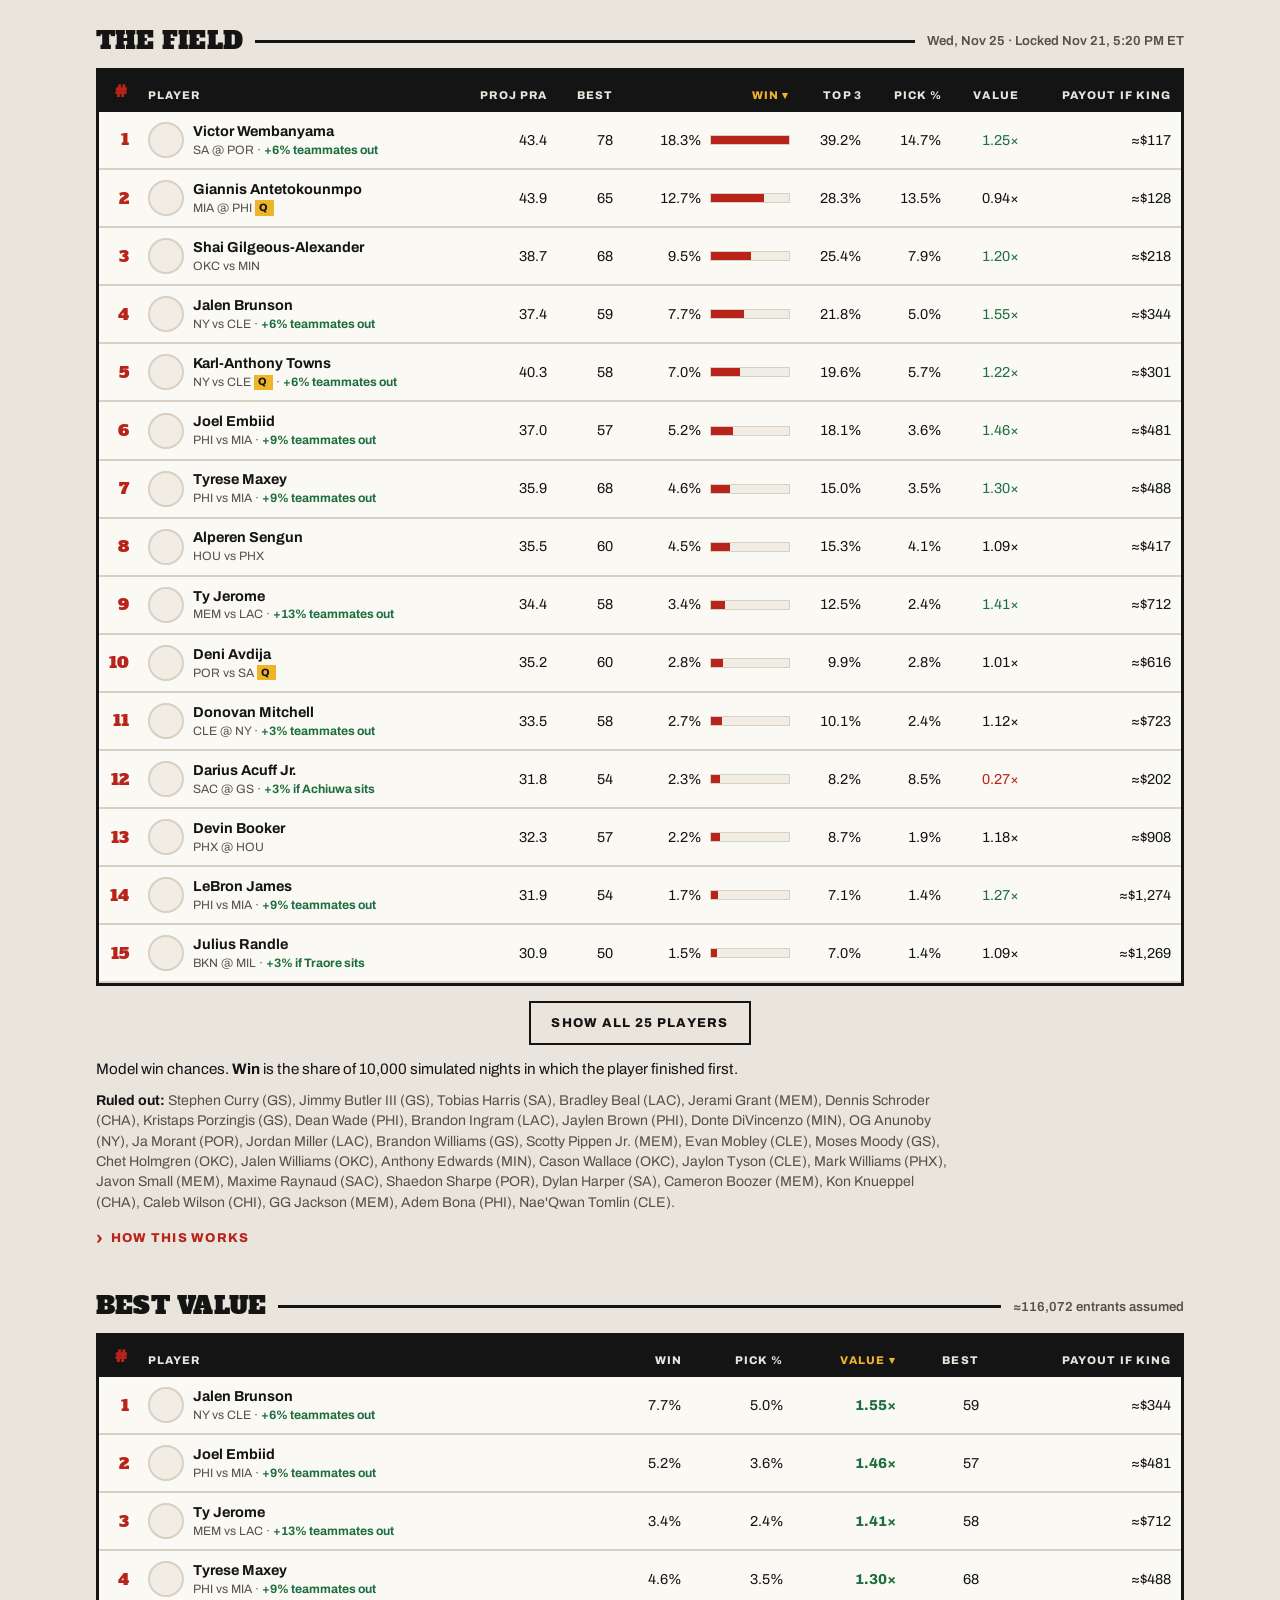
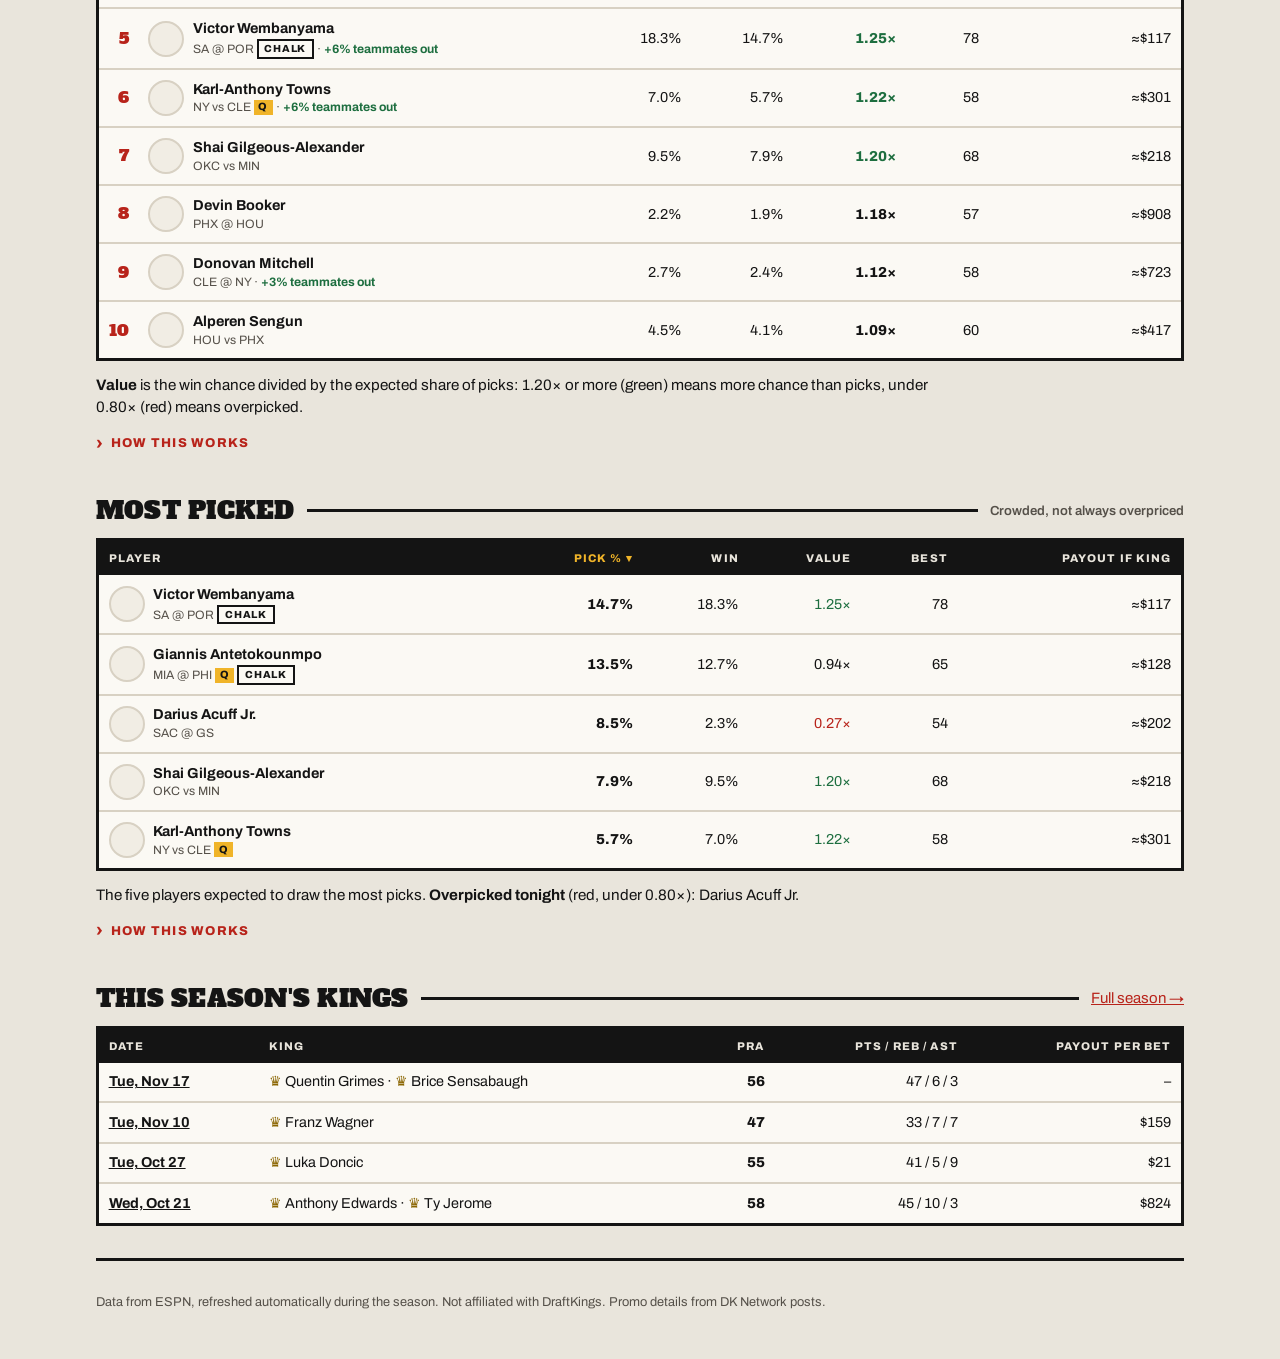
==== commit 12f5eaff: "fix: name the home tab after the promo night The first nav tab said "Tonight" every day, but the hom" ====
--- a/index.html
+++ b/index.html
@@ -9,13 +9,13 @@
   <link rel="preconnect" href="https://fonts.googleapis.com">
   <link rel="preconnect" href="https://fonts.gstatic.com" crossorigin>
   <link rel="stylesheet" href="https://fonts.googleapis.com/css2?family=Alfa+Slab+One&family=Archivo:wght@400;500;600;700;800&display=swap">
-  <link rel="stylesheet" href="style.css?v=c707dada">
+  <link rel="stylesheet" href="style.css?v=8b0fa7b0">
 </head>
 <body>
   <header class="masthead">
     <div class="wrap">
       <nav class="tabs" aria-label="Pages">
-        <a href="./" aria-current="page">Tonight</a>
+        <a href="./" aria-current="page">Promo</a>
         <a href="season.html">Season</a>
         <a href="history.html">History</a>
         <a href="model.html">Model</a>
@@ -55,7 +55,10 @@
     <section class="card" id="live-card" hidden>
       <div class="card-head"><h2>Live leaderboard</h2><span class="updated" id="live-updated"></span></div>
       <div class="table-wrap"><div id="live"></div></div>
-      <p class="note">Straight from ESPN's box scores, refreshed every minute while games are on. Ties at the top split the prize.</p>
+      <p class="note">Straight from ESPN's box scores, refreshed every minute while games are on. Ties at the top split the prize.
+        On promo nights, <b>Payout if King</b> is the estimated bonus bet per winning pick if the night ended now, from the pick shares
+        estimated before tip-off; for players tied for first it's the split among everyone who picked any of them. A dash means the
+        player was outside the model's list.</p>
     </section>
 
     <section class="card">
@@ -103,8 +106,8 @@
     <footer>Data from ESPN, refreshed automatically during the season. Not affiliated with DraftKings. Promo details from DK Network posts.</footer>
   </main>
 
-  <script src="model.js?v=5ff3954f"></script>
-  <script src="common.js?v=5b32a8b4"></script>
+  <script src="model.js?v=99ea8370"></script>
+  <script src="common.js?v=1736d6de"></script>
   <script>
     const $ = (id) => document.getElementById(id);
     // A list of names as the end of a sentence: no second period after "Jr.".
@@ -134,6 +137,7 @@
       if (!target) {
         $("model").innerHTML = `<p class="muted">No prediction yet. The model runs every two hours on game days.</p>`;
       } else {
+        setHomeTab(target);
         renderHero();
         renderModel();
         startLive();
@@ -452,9 +456,19 @@
         const allDone = events.length && events.every((e) => e.status.type.state === "post");
         $("live-card").hidden = !started.length;
         $("live-updated").innerHTML = allDone ? "Final" : `<span class="tag live">Live</span> ${new Date().toLocaleTimeString(undefined, { hour: "numeric", minute: "2-digit" })}`;
-        const modelWin = Object.fromEntries(pred.days[target].players.map((p) => [p.pid, p.win]));
+        const day = pred.days[target];
+        const byPid = Object.fromEntries(day.players.map((p) => [p.pid, p]));
+        const modelWin = Object.fromEntries(day.players.map((p) => [p.pid, p.win]));
         const top = lines.slice(0, 15);
         for (const r of top) if (r.pra === top[0].pra) r._cls = "king";
+        // Payout if the night ended now: the pre-tip estimate per player. Players tied for first split the pool
+        // among everyone who picked any of them, so the leaders' figure uses their combined pick share.
+        const kings = top.filter((r) => r._cls);
+        const kingShare = kings.reduce((t, r) => (t == null || byPid[r.pid]?.share == null ? null : t + byPid[r.pid].share), 0);
+        const payNow = (r) => {
+          if (r._cls && kings.length > 1 && day.format !== "three" && kingShare && day.pool && day.entrants?.n) return day.pool / (day.entrants.n * kingShare);
+          return byPid[r.pid]?.estPayout ?? null;
+        };
         renderTable(
           $("live"),
           top,
@@ -466,6 +480,9 @@
             { key: "ast", label: "Ast", fmt: (r) => r.ast },
             { key: "pra", label: "PRA", cls: "key", fmt: (r) => r.pra },
             { key: "model", label: "Model win", fmt: (r) => (modelWin[r.pid] != null ? fmt.pct(modelWin[r.pid]) : `<span class="muted">–</span>`) },
+            ...(hasValue(day)
+              ? [{ key: "pay", label: `Payout if ${day.format === "three" ? "top 3" : "King"}`, fmt: (r) => (payNow(r) != null ? approxMoney(payNow(r)) : `<span class="muted">–</span>`) }]
+              : []),
           ],
           { nosort: true },
           () => {},
--- a/style.css
+++ b/style.css
@@ -338,8 +338,8 @@
   .grid td.wrap { min-width: 12rem; }
   /* Tonight's three tables carry a Best column on phones too; letting the teammates-out tag wrap keeps them inside 360px. */
   #model .bump, #value .bump, #most .bump { white-space: normal; }
-  /* The field scrolls sideways on phones anyway (Payout column), so give names room instead of squeezing them. */
-  #model .grid td.l { min-width: 9.5rem; }
+  /* The field and the live leaderboard scroll sideways on phones anyway (Payout column), so give names room. */
+  #model .grid td.l, #live .grid td.l { min-width: 9.5rem; }
   .calib .row { grid-template-columns: 5rem minmax(0, 1fr) 6rem; }
   /* Phones: the six nav boxes fit on one row, the purse strip becomes three even columns, and the
      undercard's value sits under the player's line instead of wrapping to a stray corner. */
@@ -543,3 +543,9 @@
   .tabs .tab-long { display: none; }
   .tabs .tab-short { display: inline; }
 }
+/* The home tab's date ("Wed 11/25") shortens on the narrowest phones so the nav stays on one row. */
+.tabs .tab-tiny { display: none; }
+@media (max-width: 370px) {
+  .tabs .tab-full { display: none; }
+  .tabs .tab-tiny { display: inline; }
+}
